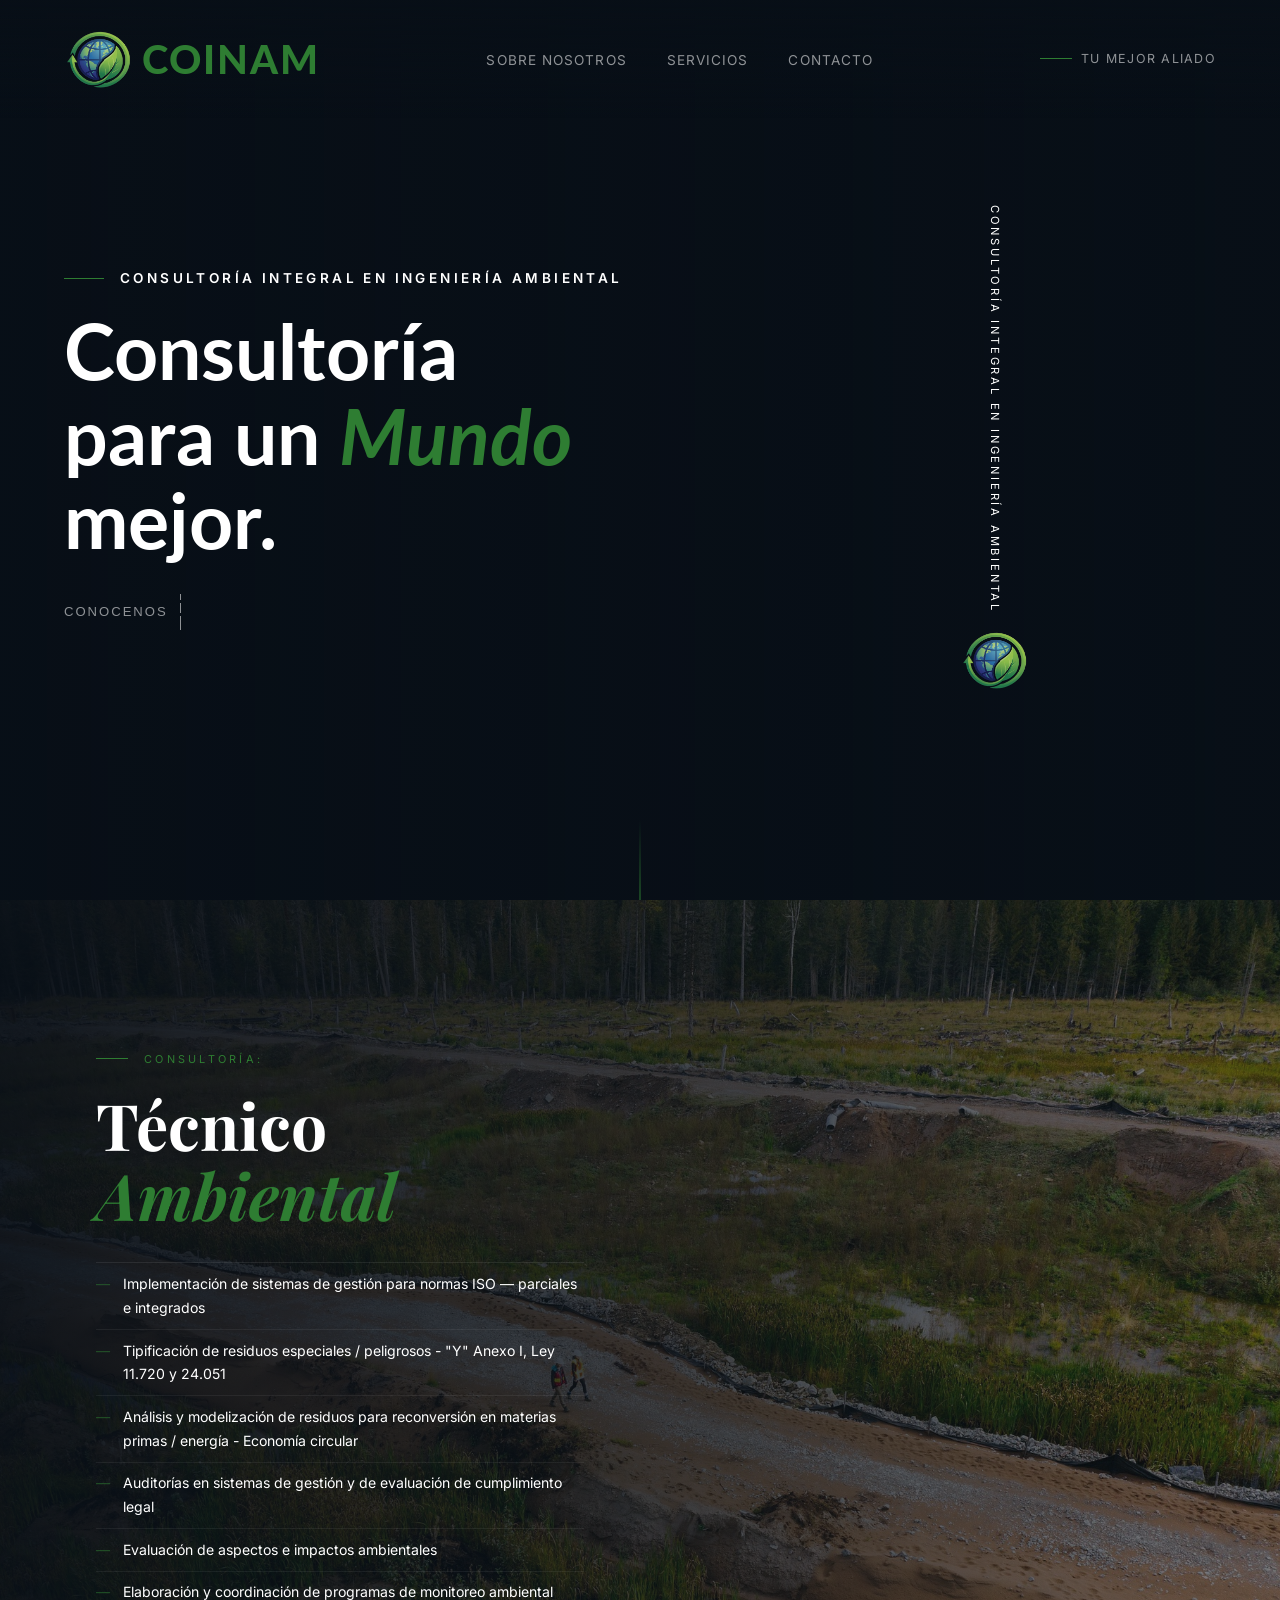
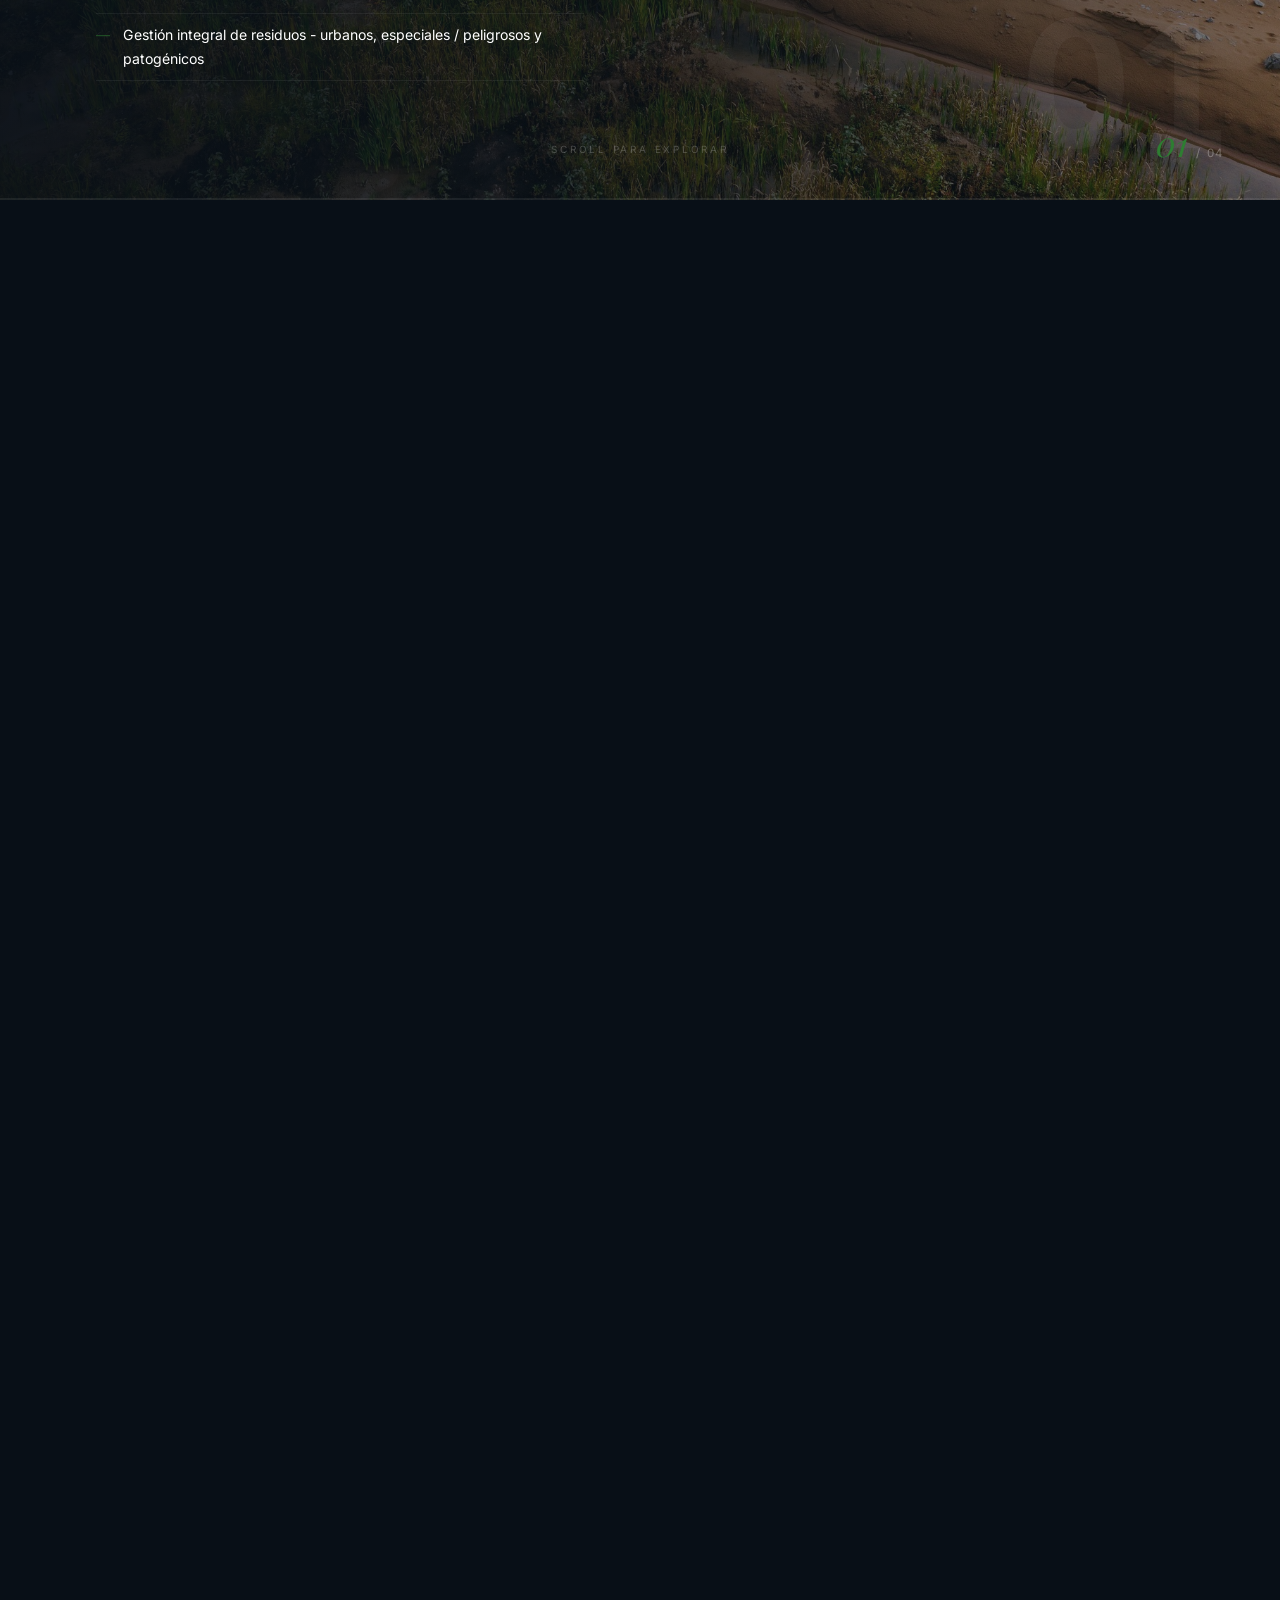
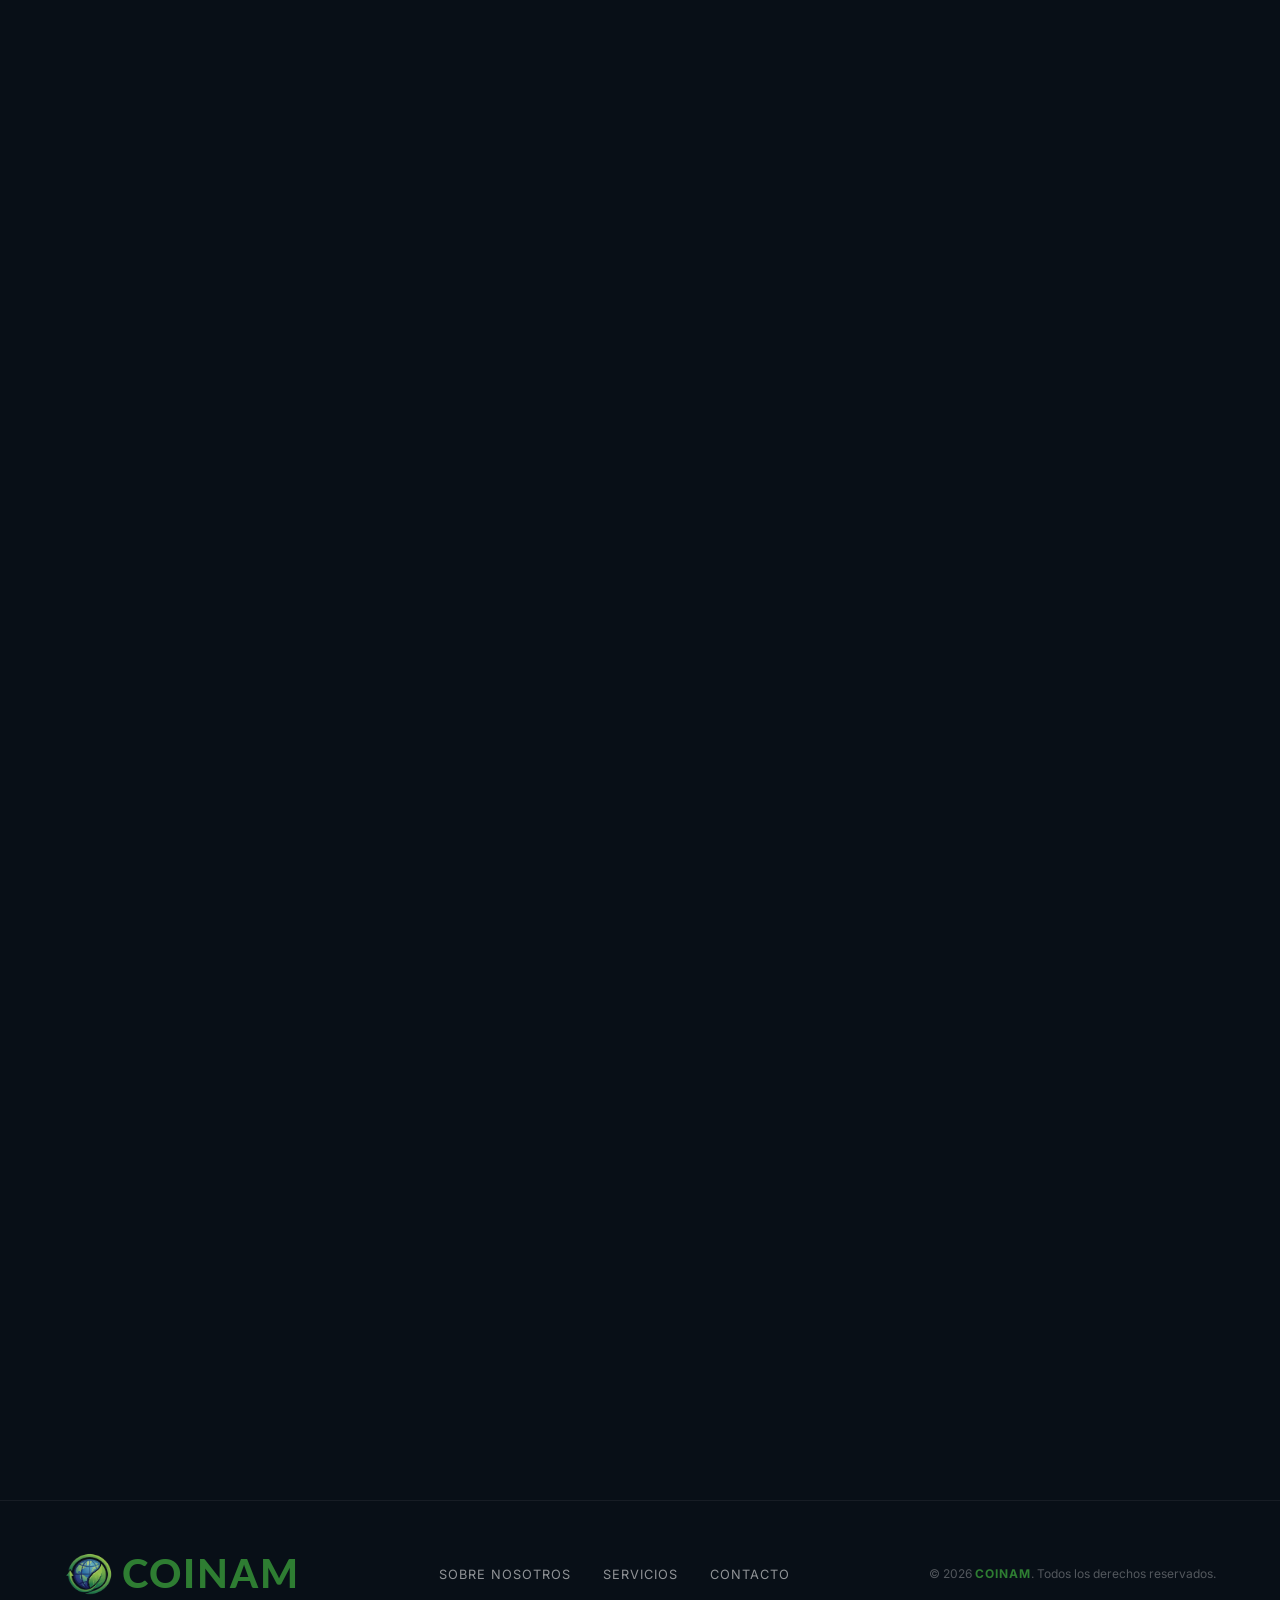
==== index.html @ e7a205cf "new brand colors + metatags" ====
<!DOCTYPE html>
<html lang="es">
<head>
  <meta charset="UTF-8" />
  <meta name="viewport" content="width=device-width, initial-scale=1.0" />
  <title>COINAM — Consultoría Integral en Ingeniería Ambiental</title>

  <!-- SEO -->
  <meta name="description" content="COINAM es una consultora integral en ingeniería ambiental. Ofrecemos consultoría técnico-ambiental, operativa, legal y de seguridad y salud ocupacional en Buenos Aires, Argentina." />
  <meta name="keywords" content="consultoría ambiental, ingeniería ambiental, gestión ambiental, ISO 14001, residuos especiales, seguridad e higiene, cumplimiento legal ambiental, Buenos Aires, Argentina" />
  <meta name="robots" content="index, follow" />
  <meta name="author" content="COINAM" />

  <!-- Open Graph -->
  <meta property="og:type" content="website" />
  <meta property="og:title" content="COINAM — Consultoría Integral en Ingeniería Ambiental" />
  <meta property="og:description" content="Consultoría técnico-ambiental, operativa, legal y de seguridad ocupacional para empresas que quieren crecer en armonía con el ambiente y el marco legal vigente." />
  <meta property="og:locale" content="es_AR" />
  <meta property="og:site_name" content="COINAM" />

  <!-- Twitter Card -->
  <meta name="twitter:card" content="summary" />
  <meta name="twitter:title" content="COINAM — Consultoría Integral en Ingeniería Ambiental" />
  <meta name="twitter:description" content="Consultoría técnico-ambiental, operativa, legal y de seguridad ocupacional en Buenos Aires, Argentina." />

  <link rel="preconnect" href="https://fonts.googleapis.com" />
  <link href="https://fonts.googleapis.com/css2?family=Playfair+Display:ital,wght@0,400;0,700;1,400&family=Inter:wght@300;400;500&family=Lato:wght@400;700;900&display=swap" rel="stylesheet" />
  <link rel="icon" href="assets/imgs/favicon.ico" />
  <link rel="stylesheet" href="styles.css" />
</head>
<body>

<!-- NAV -->
<nav id="nav">
  <a href="#" class="nav-logo"><img src="assets/imgs/logo-transparente.png
    " alt="COINAM logo" width="70" height="60" /> COINAM</a>
  <ul class="nav-links" id="nav-links">
    <li><a href="sobre-nosotros.html">Sobre nosotros</a></li>
    <li><a href="#" onclick="document.getElementById('sections').scrollIntoView({behavior:'smooth'})">Servicios</a></li>
    <li><a href="contacto.html">Contacto</a></li>
  </ul>
  <div class="nav-social">Tu mejor aliado</div>
  <button class="nav-toggle" id="nav-toggle" aria-label="Abrir menú">
    <span></span><span></span><span></span>
  </button>
</nav>

<!-- HERO -->
<section class="hero" id="hero">
  <video class="hero-video" autoplay muted loop playsinline>
    <source src="./assets/videos/home.mp4" type="video/mp4" />
  </video>
  <div class="hero-video-overlay"></div>

  <div class="hero-content">
    <p class="hero-eyebrow">
      Consultoría Integral en Ingeniería Ambiental
    </p>
    <h1 class="hero-title">
      Consultoría<br/>para un <em>Mundo</em><br/>mejor.
    </h1>
    <button class="hero-cta" onclick="document.getElementById('sections').scrollIntoView({behavior:'smooth'})">
      Conocenos
      <span class="arrow">
        <span></span><span></span><span></span>
      </span>
    </button>
  </div>

  <div class="hero-vertical">
    <span>Consultoría Integral en Ingeniería Ambiental</span>
    <img class="hero-vertical-logo" src="assets/imgs/logo-transparente.png" alt="COINAM logo" width="70" height="60" />
  </div>
  <div class="hero-scroll-line"></div>
</section>

<!-- HORIZONTAL SCROLL SERVICES -->
<section class="hscroll-section" id="sections">
  <div class="hscroll-sticky">
    <div class="hscroll-track">

      <!-- 01 Consultoría Técnico-Ambiental -->
      <div class="hscroll-panel">
        <div class="panel-bg">
          <img src="./assets/imgs/tecnico-ambiental.jpg" alt="Consultoría Técnica" />
        </div>
        <div class="panel-overlay"></div>
        <div class="panel-bg-num">01</div>
        <div class="panel-content">
          <p class="panel-eyebrow">Consultoría:</p>
          <h2 class="panel-title">Técnico<br/><em>Ambiental</em></h2>
          <ul class="panel-list">
            <li>Implementación de sistemas de gestión para normas ISO — parciales e integrados</li>
            <li>Tipificación de residuos especiales / peligrosos - "Y" Anexo I, Ley 11.720 y 24.051</li>
            <li>Análisis y modelización de residuos para reconversión en materias primas / energía - Economía circular</li>
            <li>Auditorías en sistemas de gestión y de evaluación de cumplimiento legal</li>
            <li>Evaluación de aspectos e impactos ambientales</li>
            <li>Elaboración y coordinación de programas de monitoreo ambiental</li>
            <li>Gestión integral de residuos - urbanos, especiales / peligrosos y patogénicos</li>
          </ul>
        </div>
      </div>

      <!-- 02 Consultoría Operativa -->
      <div class="hscroll-panel">
        <div class="panel-bg">
          <img src="./assets/imgs/procesos-operativos.jpg" alt="Consultoría Operativa" />
        </div>
        <div class="panel-overlay"></div>
        <div class="panel-bg-num">02</div>
        <div class="panel-content">
          <p class="panel-eyebrow">Consultoría en:</p>
          <h2 class="panel-title">Procesos <br/><em> Operativos</em></h2>
          <ul class="panel-list">
            <li>Servicios en PTEL &amp; mejoras en sistemas existentes</li>
            <li>Microbiología en PTEL</li>
            <li>Selección y siembra de microorganismos</li>
            <li>Biblioteca genómica Back Up</li>
            <li>Muestreos eco-toxicológicos y microbiológicos</li>
            <li>Mediciones ambientales y en áreas laborales</li>
          </ul>
        </div>
      </div>

      <!-- 03 Consultoría Legal -->
      <div class="hscroll-panel">
        <div class="panel-bg">
          <img src="./assets/imgs/legal.jpg" alt="Consultoría Legal" />
        </div>
        <div class="panel-overlay"></div>
        <div class="panel-bg-num">03</div>
        <div class="panel-content">
          <p class="panel-eyebrow">Consultoría en:</p>
          <h2 class="panel-title">Cumplimiento<br/><em>Legal</em></h2>
          <ul class="panel-list">
            <li>
                Asesoramiento, inscripción, presentación y seguimiento de trámites ante organismos de aplicación:
                <br />
                  Min. Ambiente PBA (ex OPDS) · Subsecretaría de Ambiente de Nación · Min. de Salud · APRA · RENPRE · INA · ADA · INAME · ANMAT · Municipios
            </li>
            <li>Gestión integral en Declaraciones Juradas &amp; documentación técnico-administrativa</li>
            <li>Habilitaciones RNE y RNPA</li>
          </ul>
        </div>
      </div>

      <!-- 04 Seguridad y Salud -->
      <div class="hscroll-panel">
        <div class="panel-bg">
          <img src="./assets/imgs/seguridad-higiene.jpg" alt="Consultoría en Seguridad y Salud" />
        </div>
        <div class="panel-overlay"></div>
        <div class="panel-bg-num">04</div>
        <div class="panel-content">
          <p class="panel-eyebrow">Consultoría en:</p>
          <h2 class="panel-title">Seguridad<br/> y <em>Salud Ocupacional</em></h2>
          <ul class="panel-list">
            <li>Evaluación de riesgos · ATS · Condiciones y actos inseguros</li>
            <li>Mediciones: iluminación, ruido, carga térmica, puesta a tierra y disyuntores</li>
            <li>Soporte ante inspecciones (SRT · ART · MTEySS)</li>
            <li>Ambiente y medicina laboral</li>
            <li>Capacitaciones, brigada de incendio y simulacros</li>
            <li>Elaboración de planes de emergencia y contingencias</li>
          </ul>
        </div>
      </div>

    </div><!-- /hscroll-track -->

    <div class="hscroll-progress">
      <div class="hscroll-progress-fill"></div>
    </div>

    <div class="hscroll-counter">
      <span class="cur">01</span>
      <span class="tot">/ 04</span>
    </div>

    <p class="hscroll-hint">scroll para explorar</p>

  </div><!-- /hscroll-sticky -->
</section>

<!-- FOOTER -->
<footer>
  <a href="index.html" class="footer-logo"><img src="assets/imgs/logo-transparente.png" alt="COINAM logo" width="50" height="43" /> COINAM</a>
  <ul class="footer-links">
    <li><a href="sobre-nosotros.html">Sobre nosotros</a></li>
    <li><a href="#sections" onclick="document.getElementById('sections').scrollIntoView({behavior:'smooth'})">Servicios</a></li>
    <li><a href="contacto.html">Contacto</a></li>
  </ul>
  <p class="footer-copy">&copy; <span id="footer-year"></span> <span class="brand">COINAM</span>. Todos los derechos reservados.</p>
</footer>

<script src="main.js"></script>
</body>
</html>
---- styles.css ----
*, *::before, *::after { box-sizing: border-box; margin: 0; padding: 0; }

:root {
  --gold:    #FBD784;
  --dark:    #0d1b2a;
  --darker:  #080f17;
  --mid:     #112233;
  --text:    #ffffff;
  --muted:   rgba(255,255,255,0.55);
  --white:   #ffffff;
  --blue:    #1a6aad;
  --green:   #2e7d32;
  --blue-navy: #0B1D3F;
  --bg-gradient: linear-gradient(180deg, #111f30 0%, #0a1520 100%);
  --bg-gradient-inv: linear-gradient(180deg, #0a1520 0%, #111f30 100%);
}

html { scroll-behavior: smooth; }

body {
  background: var(--darker);
  color: var(--text);
  font-family: 'Inter', sans-serif;
  -webkit-font-smoothing: antialiased;
  -moz-osx-font-smoothing: grayscale;
  overflow-x: hidden;
}

::selection { background: var(--green); color: #000; }

.brand {
  color: var(--green);
  font-weight: 700;
  letter-spacing: 0.08em;
}

/* ── NAV ── */
nav {
  position: fixed;
  top: 0; left: 0; right: 0;
  z-index: 100;
  display: flex;
  align-items: center;
  justify-content: space-between;
  padding: 1.8rem 4rem;
  background: linear-gradient(to bottom, rgba(8,15,23,0.85) 0%, transparent 100%);
  backdrop-filter: blur(0px);
  transition: backdrop-filter 0.3s, background 0.3s;
}
nav.scrolled {
  background: rgba(8,15,23,0.92);
  backdrop-filter: blur(12px);
}

.nav-logo {
  display: flex;
  align-items: center;
  gap: 0.5rem;
  font-family: 'Lato', sans-serif;
  font-size: 2.5rem;
  font-weight: 900;
  letter-spacing: 0.05em;
  color: var(--green);
  text-decoration: none;
}
.nav-logo span { color: var(--green); }

.nav-links {
  display: flex;
  gap: 2.5rem;
  list-style: none;
}
.nav-links a {
  color: var(--muted);
  text-decoration: none;
  font-size: 0.85rem;
  font-weight: 400;
  letter-spacing: 0.08em;
  text-transform: uppercase;
  transition: color 0.2s;
}
.nav-links a:hover { color: var(--text); }

.nav-social {
  font-size: 0.78rem;
  color: var(--muted);
  letter-spacing: 0.1em;
  text-transform: uppercase;
  display: flex;
  align-items: center;
  gap: 0.6rem;
}
.nav-social::before {
  content: '';
  display: inline-block;
  width: 2rem; height: 1px;
  background: var(--green);
}

/* ── HERO ── */
.hero {
  position: relative;
  height: 100vh;
  min-height: 600px;
  overflow: hidden;
  display: flex;
  align-items: center;
  justify-content: flex-start;
}

/* Hero video */
.hero-video {
  position: absolute;
  inset: 0;
  width: 100%;
  height: 100%;
  object-fit: cover;
  z-index: 0;
}

.hero-video-overlay {
  position: absolute;
  inset: 0;
  background: linear-gradient(
    to right,
    rgba(8,15,23,0.65) 0%,
    rgba(8,15,23,0.3) 60%,
    rgba(8,15,23,0.1) 100%
  );
  z-index: 1;
}

/* Hero content */
.hero-content {
  position: relative;
  z-index: 10;
  padding: 0 4rem;
  max-width: 700px;
}

.hero-eyebrow {
  font-size: 0.85rem;
  letter-spacing: 0.25em;
  text-transform: uppercase;
  color: var(--white);
  font-weight: 600;
  margin-bottom: 1.4rem;
  display: flex;
  align-items: center;
  gap: 1rem;
}
.hero-eyebrow::before {
  content: '';
  display: inline-block;
  width: 2.5rem; height: 1px;
  background: var(--green);
}

.hero-title {
  font-family: 'Playfair Display', serif;
  font-size: clamp(2.8rem, 6vw, 5.5rem);
  font-weight: 700;
  line-height: 1.1;
  margin-bottom: 2rem;
  font-family: 'Lato', sans-serif;
}
.hero-title em {
  font-style: italic;
  color: var(--green);
}

.hero-cta {
  display: inline-flex;
  align-items: center;
  gap: 0.8rem;
  color: var(--muted);
  font-size: 0.82rem;
  letter-spacing: 0.15em;
  text-transform: uppercase;
  text-decoration: none;
  transition: color 0.2s;
  cursor: pointer;
  background: none;
  border: none;
}
.hero-cta:hover { color: var(--green); }
.hero-cta .arrow {
  display: flex;
  flex-direction: column;
  gap: 3px;
}
.hero-cta .arrow span {
  display: block;
  width: 1px;
  background: currentColor;
  margin: 0 auto;
  animation: scrollArrow 1.6s ease-in-out infinite;
}
.hero-cta .arrow span:nth-child(1) { height: 6px; animation-delay: 0s; }
.hero-cta .arrow span:nth-child(2) { height: 10px; animation-delay: 0.15s; }
.hero-cta .arrow span:nth-child(3) { height: 14px; animation-delay: 0.3s; }

@keyframes scrollArrow {
  0%, 100% { opacity: 0.3; }
  50% { opacity: 1; }
}

/* Vertical text on right */
.hero-vertical {
  position: absolute;
  right: 2.5rem;
  top: 50%;
  transform: translateY(-50%) rotate(90deg);
  z-index: 10;
  font-size: 0.7rem;
  letter-spacing: 0.25em;
  color: var(--white);
  text-transform: uppercase;
  display: flex;
  flex-direction: row;
  align-items: center;
  gap: 0.75rem;
}

.hero-vertical-logo {
  transform: rotate(-90deg);
  display: block;
}

/* Scroll indicator line */
.hero-scroll-line {
  position: absolute;
  bottom: 0;
  left: 50%;
  transform: translateX(-50%);
  width: 1px;
  height: 80px;
  background: linear-gradient(to bottom, transparent, var(--green));
  z-index: 10;
}

/* ── HORIZONTAL SCROLL SECTION ── */
.hscroll-section {
  position: relative;
  height: 600vh;
  background: var(--darker);
}

.hscroll-sticky {
  position: sticky;
  top: 0;
  height: 100vh;
  overflow: hidden;
}

.hscroll-track {
  display: flex;
  height: 100%;
  will-change: transform;
}

.hscroll-panel {
  width: 100vw;
  height: 100%;
  flex-shrink: 0;
  position: relative;
  overflow: hidden;
}

.panel-bg {
  position: absolute;
  inset: 0;
}
.panel-bg img,
.panel-bg video {
  width: 100%;
  height: 100%;
  object-fit: cover;
  display: block;
}

.panel-overlay {
  position: absolute;
  inset: 0;
  background: linear-gradient(
    to right,
    rgba(8,15,23,0.95) 0%,
    rgba(8,15,23,0.75) 55%,
    rgba(8,15,23,0.50) 100%
  );
}

.panel-bg-num {
  position: absolute;
  bottom: 2rem;
  right: 3rem;
  font-family: 'Lato', sans-serif;
  font-size: clamp(7rem, 14vw, 16rem);
  font-weight: 900;
  color: rgba(255,255,255,0.04);
  line-height: 1;
  z-index: 1;
  pointer-events: none;
  user-select: none;
}

.panel-content {
  position: relative;
  z-index: 10;
  height: 100%;
  display: flex;
  flex-direction: column;
  justify-content: center;
  padding: 8rem 6rem 6rem;
  max-width: 680px;
}

.panel-eyebrow {
  font-size: 0.68rem;
  letter-spacing: 0.3em;
  text-transform: uppercase;
  color: var(--green);
  margin-bottom: 1.5rem;
  display: flex;
  align-items: center;
  gap: 1rem;
}
.panel-eyebrow::before {
  content: '';
  display: inline-block;
  width: 2rem;
  height: 1px;
  background: var(--green);
}

.panel-title {
  font-family: 'Playfair Display', serif;
  font-size: clamp(2.4rem, 5vw, 4.2rem);
  font-weight: 700;
  line-height: 1.1;
  margin-bottom: 2rem;
}
.panel-title em {
  font-style: italic;
  color: var(--green);
}

.panel-list {
  list-style: none;
  padding: 0;
  border-top: 1px solid rgba(255,255,255,0.08);
}
.panel-list li {
  font-size: 0.88rem;
  line-height: 1.7;
  color: rgba(255,255,255,1);
  padding: 0.55rem 0;
  border-bottom: 1px solid rgba(255,255,255,0.06);
  display: flex;
  align-items: flex-start;
  gap: 0.8rem;
}
.panel-list li::before {
  content: '\2014';
  color: var(--green);
  opacity: 0.55;
  flex-shrink: 0;
}

/* Progress bar */
.hscroll-progress {
  position: absolute;
  bottom: 0;
  left: 0;
  right: 0;
  height: 2px;
  background: rgba(255,255,255,0.07);
  z-index: 30;
}
.hscroll-progress-fill {
  height: 100%;
  background: var(--green);
  width: 0%;
}

/* Counter */
.hscroll-counter {
  position: absolute;
  bottom: 2.5rem;
  right: 3.5rem;
  z-index: 30;
  display: flex;
  align-items: baseline;
  gap: 0.5rem;
}
.hscroll-counter .cur {
  font-size: 2.2rem;
  font-weight: 300;
  color: var(--green);
  line-height: 1;
  font-family: 'Playfair Display', serif;
  font-style: italic;
}
.hscroll-counter .tot {
  font-size: 0.72rem;
  letter-spacing: 0.15em;
  color: rgba(255,255,255,0.3);
}

/* Hint */
.hscroll-hint {
  position: absolute;
  bottom: 2.8rem;
  left: 50%;
  transform: translateX(-50%);
  z-index: 30;
  font-size: 0.62rem;
  letter-spacing: 0.28em;
  color: rgba(255,255,255,0.22);
  text-transform: uppercase;
  white-space: nowrap;
}

.section-item {
  display: grid;
  grid-template-columns: 1fr 1fr;
  align-items: center;
  gap: 6rem;
  max-width: 1200px;
  margin: 0 auto;
  padding: 6rem 4rem;
  opacity: 0;
  transform: translateY(50px);
  transition: opacity 0.8s ease, transform 0.8s ease;
}
.section-item.visible {
  opacity: 1;
  transform: translateY(0);
}
.section-item:nth-child(even) { direction: rtl; }
.section-item:nth-child(even) > * { direction: ltr; }

.section-number {
  font-size: 0.7rem;
  letter-spacing: 0.25em;
  color: var(--green);
  text-transform: uppercase;
  margin-bottom: 1.2rem;
  display: flex;
  align-items: center;
  gap: 1rem;
}
.section-number::before {
  content: '';
  display: inline-block;
  width: 2rem; height: 1px;
  background: var(--green);
}
.section-number.no-before::before {
  display: none;
}

.section-heading {
  font-family: 'Playfair Display', serif;
  font-size: clamp(2rem, 3.5vw, 3rem);
  font-weight: 700;
  line-height: 1.15;
  margin-bottom: 1.5rem;
}

.section-body {
  font-size: 0.95rem;
  line-height: 1.85;
  color: var(--muted);
  margin-bottom: 2rem;
  max-width: 480px;
}

.read-more {
  display: inline-flex;
  align-items: center;
  gap: 0.8rem;
  color: var(--green);
  font-size: 0.82rem;
  font-weight: 500;
  letter-spacing: 0.12em;
  text-transform: uppercase;
  text-decoration: none;
  transition: gap 0.25s;
}
.read-more::after {
  content: '→';
  transition: transform 0.25s;
}
.read-more:hover { gap: 1.2rem; }
.read-more:hover::after { transform: translateX(4px); }

/* Section visual */
.section-visual {
  position: relative;
}
.section-img-wrap {
  position: relative;
  border-radius: 20px;
  overflow: hidden;
  aspect-ratio: 4/5;
  background: var(--white);
}
.section-img-wrap::before {
  content: '';
  position: absolute;
  inset: 0;
  background: var(--white);
  opacity: 0.08;
  z-index: 1;
}

.section-img-wrap canvas {
  width: 100%;
  height: 100%;
  display: block;
}

.section-badge {
  position: absolute;
  top: -1.5rem;
  right: -1.5rem;
  width: 50px;
  height: 50px;
  border-radius: 50%;
  display: flex;
  background: var(--darker);
  z-index: 2;
}

.section-badge img {
  width: 100%;
  height: 100%;
  object-fit: contain;
}

/* ── DIVIDER ── */
.divider {
  width: 1px;
  height: 100px;
  background: linear-gradient(to bottom, transparent, rgba(251,215,132,0.3), transparent);
  margin: 0 auto;
}

/* ── FOOTER ── */
footer {
  background: var(--darker);
  border-top: 1px solid rgba(255,255,255,0.06);
  padding: 3rem 4rem;
  display: flex;
  align-items: center;
  justify-content: space-between;
}

.footer-logo {
  display: flex;
  align-items: center;
  gap: 0.5rem;
  font-family: 'Lato', sans-serif;
  font-size: 2.5rem;
  font-weight: 900;
  letter-spacing: 0.05em;
  color: var(--green);
  text-decoration: none;
}

.footer-links {
  display: flex;
  gap: 2rem;
  list-style: none;
}
.footer-links a {
  color: var(--muted);
  text-decoration: none;
  font-size: 0.8rem;
  letter-spacing: 0.08em;
  text-transform: uppercase;
  transition: color 0.2s;
}
.footer-links a:hover { color: var(--green); }

.footer-copy {
  font-size: 0.75rem;
  color: rgba(255,255,255,0.3);
}

/* ── ACCENT (em italic en color accent) ── */
em.accent {
  font-style: italic;
  color: var(--green);
}

/* ── PAGE HERO (páginas interiores) ── */
.page-hero {
  position: relative;
  height: 60vh;
  min-height: 420px;
  overflow: hidden;
  display: flex;
  align-items: center;
  justify-content: flex-start;
}
.page-hero-img {
  position: absolute;
  inset: 0;
  width: 100%;
  height: 100%;
  object-fit: cover;
  z-index: 0;
}
.page-hero-overlay {
  position: absolute;
  inset: 0;
  background: linear-gradient(
    to right,
    rgba(8,15,23,0.85) 0%,
    rgba(8,15,23,0.50) 60%,
    rgba(8,15,23,0.20) 100%
  );
  z-index: 1;
}
.page-hero-content {
  position: relative;
  z-index: 10;
  padding: 0 4rem;
  max-width: 700px;
}
.page-hero-content .hero-eyebrow { margin-bottom: 1rem; }
.page-hero-content h1 {
  font-family: 'Lato', sans-serif;
  font-size: clamp(2.4rem, 5vw, 4.5rem);
  font-weight: 900;
  line-height: 1.1;
}
.page-hero-content h1 em {
  font-style: italic;
  color: var(--green);
}
.page-hero-line {
  position: absolute;
  bottom: 0;
  left: 50%;
  transform: translateX(-50%);
  width: 1px;
  height: 60px;
  background: linear-gradient(to bottom, transparent, var(--green));
  z-index: 10;
}

/* Nav link activo */
.nav-links a.active { color: var(--green); }

/* ── SOBRE NOSOTROS ── */
.about-intro {
  background: var(--bg-gradient);
  padding: 8rem 4rem 4rem;
  text-align: center;
  max-width: 860px;
  margin: 0 auto;
  opacity: 0;
  transform: translateY(40px);
  transition: opacity 0.8s ease, transform 0.8s ease;
}
.about-intro.visible { opacity: 1; transform: translateY(0); }
.about-intro p {
  font-size: 1.05rem;
  line-height: 1.9;
  color: var(--muted);
  margin-bottom: 1.5rem;
}
.about-intro p strong {
  color: var(--text);
  font-weight: 500;
}

.values-wrapper {
  background: var(--bg-gradient-inv);
  padding: 4rem 4rem 8rem;
}
.values-grid {
  display: grid;
  grid-template-columns: repeat(3, 1fr);
  gap: 2rem;
  max-width: 1100px;
  margin: 0 auto;
  opacity: 0;
  transform: translateY(40px);
  transition: opacity 0.8s ease, transform 0.8s ease;
}
.values-grid.visible { opacity: 1; transform: translateY(0); }
.value-card {
  background: transparent;
  border: none;
  border-left: 2px solid rgba(46,125,50,0.25);
  border-radius: 0;
  padding: 0 0 0 1.8rem;
  transition: border-color 0.3s;
}
.value-card:hover { border-left-color: var(--green); }
.value-card .value-num {
  font-size: 0.68rem;
  font-family: 'Inter', sans-serif;
  font-weight: 500;
  letter-spacing: 0.2em;
  color: var(--green);
  margin-bottom: 1rem;
  display: block;
}
.value-card h3 {
  font-family: 'Lato', sans-serif;
  font-size: 0.95rem;
  font-weight: 700;
  letter-spacing: 0.06em;
  text-transform: uppercase;
  margin-bottom: 0.7rem;
  color: var(--text);
}
.value-card p {
  font-size: 0.88rem;
  line-height: 1.75;
  color: var(--muted);
}

.mv-wrapper {
  background: var(--bg-gradient);
  padding: 0 0 8rem;
}

/* ── CONTACTO ── */
.contact-wrapper {
  background: var(--bg-gradient);
  padding: 8rem 4rem;
}
.contact-grid {
  max-width: 700px;
  margin: 0 auto;
  opacity: 0;
  transform: translateY(40px);
  transition: opacity 0.8s ease, transform 0.8s ease;
}
.contact-grid.visible { opacity: 1; transform: translateY(0); }
.contact-info .section-heading { margin-bottom: 1rem; }
.contact-info > p {
  font-size: 0.95rem;
  line-height: 1.85;
  color: var(--muted);
  margin-bottom: 3rem;
  max-width: 420px;
}
.contact-detail {
  display: flex;
  flex-direction: column;
  gap: 2rem;
}
.contact-detail-item {
  display: flex;
  gap: 1.2rem;
  align-items: flex-start;
}
.contact-detail-icon {
  width: 40px;
  height: 40px;
  border-radius: 50%;
  border: 1px solid rgba(46,125,50,0.3);
  display: flex;
  align-items: center;
  justify-content: center;
  flex-shrink: 0;
  color: var(--green);
  font-size: 1rem;
}
.contact-detail-text strong {
  display: block;
  font-size: 0.75rem;
  letter-spacing: 0.12em;
  text-transform: uppercase;
  color: var(--green);
  margin-bottom: 0.3rem;
}
.contact-detail-text span,
.contact-detail-text a {
  font-size: 0.95rem;
  color: var(--muted);
  line-height: 1.6;
  text-decoration: none;
}
.contact-detail-text a:hover { color: var(--green); }

/* ── HAMBURGER ── */
.nav-toggle {
  display: none;
  flex-direction: column;
  justify-content: center;
  gap: 5px;
  width: 36px;
  height: 36px;
  background: none;
  border: none;
  cursor: pointer;
  padding: 4px;
  z-index: 200;
}
.nav-toggle span {
  display: block;
  height: 2px;
  background: var(--text);
  border-radius: 2px;
  transition: transform 0.3s, opacity 0.3s, width 0.3s;
  transform-origin: center;
}
.nav-toggle span:nth-child(2) { width: 70%; margin-left: auto; }
.nav-toggle.open span:nth-child(1) { transform: translateY(7px) rotate(45deg); }
.nav-toggle.open span:nth-child(2) { opacity: 0; width: 0; }
.nav-toggle.open span:nth-child(3) { transform: translateY(-7px) rotate(-45deg); }

/* ── RESPONSIVE ── */
@media (max-width: 900px) {
  nav { padding: 1.4rem 2rem; }
  .nav-toggle { display: flex; }
  .nav-social { display: none; }

  .nav-links {
    display: flex;
    flex-direction: column;
    gap: 0;
    position: fixed;
    top: 0; right: 0;
    width: 75vw;
    max-width: 320px;
    height: 100vh;
    background: rgba(8,15,23,0.97);
    backdrop-filter: blur(16px);
    padding: 6rem 2.5rem 3rem;
    transform: translateX(100%);
    transition: transform 0.35s ease;
    z-index: 150;
    border-left: 1px solid rgba(255,255,255,0.06);
  }
  .nav-links.open { transform: translateX(0); }
  .nav-links li { border-bottom: 1px solid rgba(255,255,255,0.06); }
  .nav-links a {
    display: block;
    padding: 1.2rem 0;
    font-size: 1rem;
    letter-spacing: 0.1em;
  }

  .hero-content { padding: 0 2rem; }
  .hero-vertical { display: none; }

  /* Horizontal scroll → apilado vertical en mobile */
  .hscroll-section { height: auto; }
  .hscroll-sticky { position: static; height: auto; overflow: visible; }
  .hscroll-track { flex-direction: column; transform: none !important; }
  .hscroll-panel { width: 100%; height: 100vh; }
  .panel-content { padding: 7rem 2rem 5rem; }
  .hscroll-counter, .hscroll-hint { display: none; }
  .hscroll-progress { display: none; }
  .panel-bg-num { display: none; }

  .page-hero-content { padding: 0 2rem; }
  .about-intro { padding: 6rem 2rem 3rem; }
  .values-wrapper { padding: 3rem 2rem 6rem; }
  .values-grid { grid-template-columns: 1fr; }
  .contact-wrapper { padding: 6rem 2rem; }

  .section-item {
    grid-template-columns: 1fr;
    gap: 3rem;
    padding: 4rem 2rem;
  }
  .section-item:nth-child(even) { direction: ltr; }
  footer {
    flex-direction: column;
    gap: 2rem;
    text-align: center;
    padding: 2.5rem 2rem;
  }
}
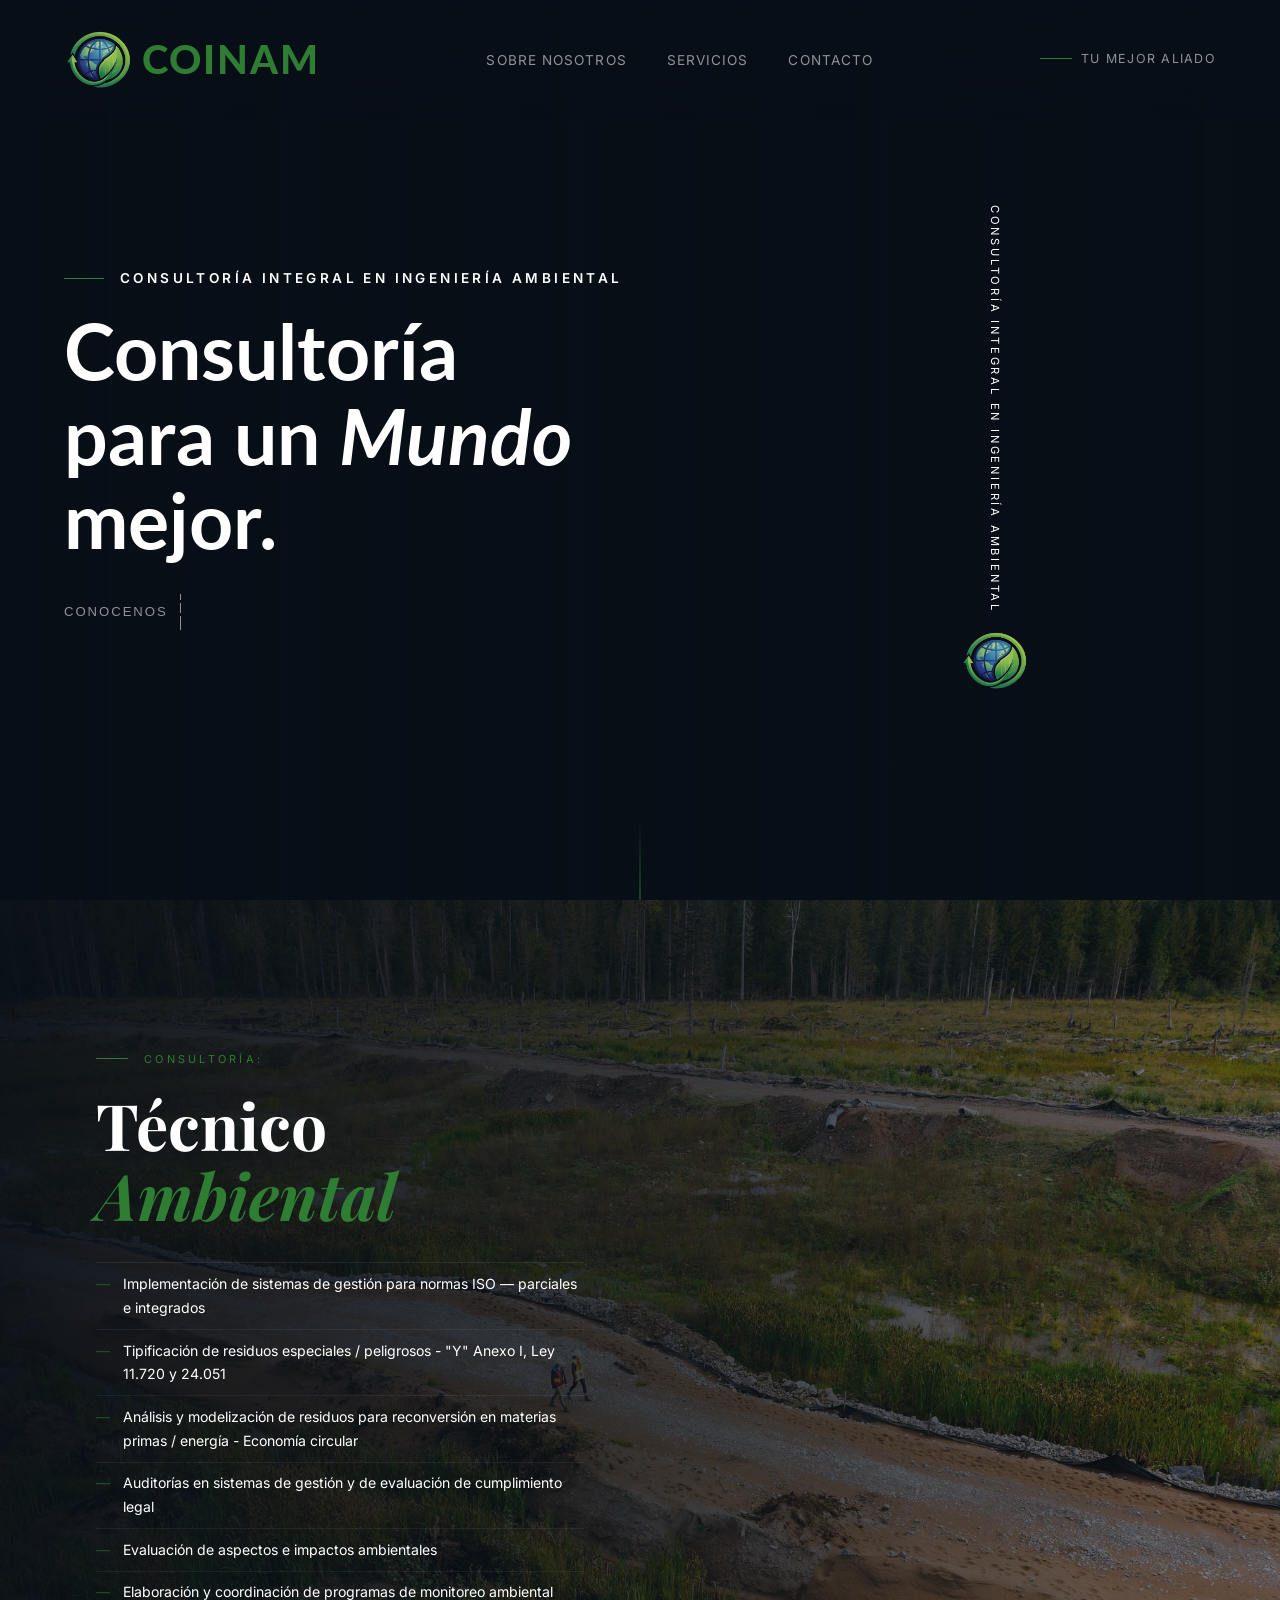
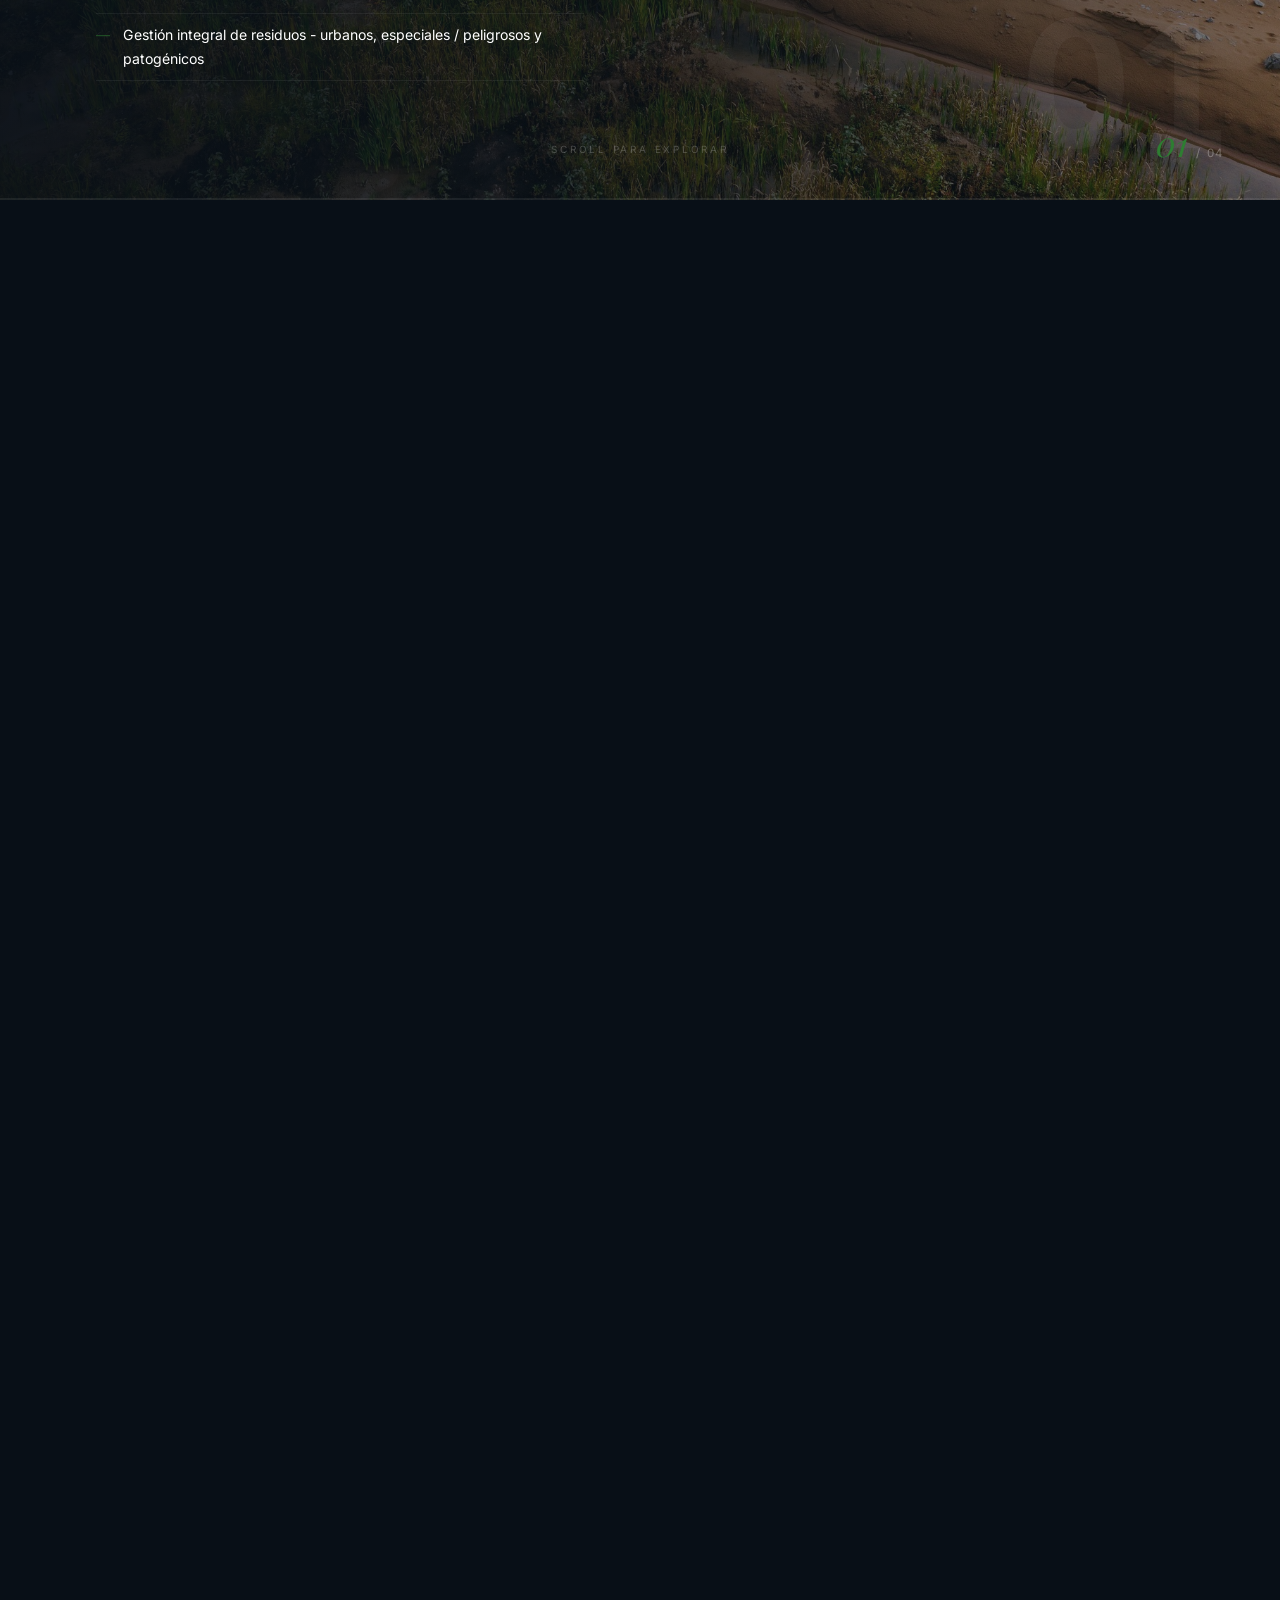
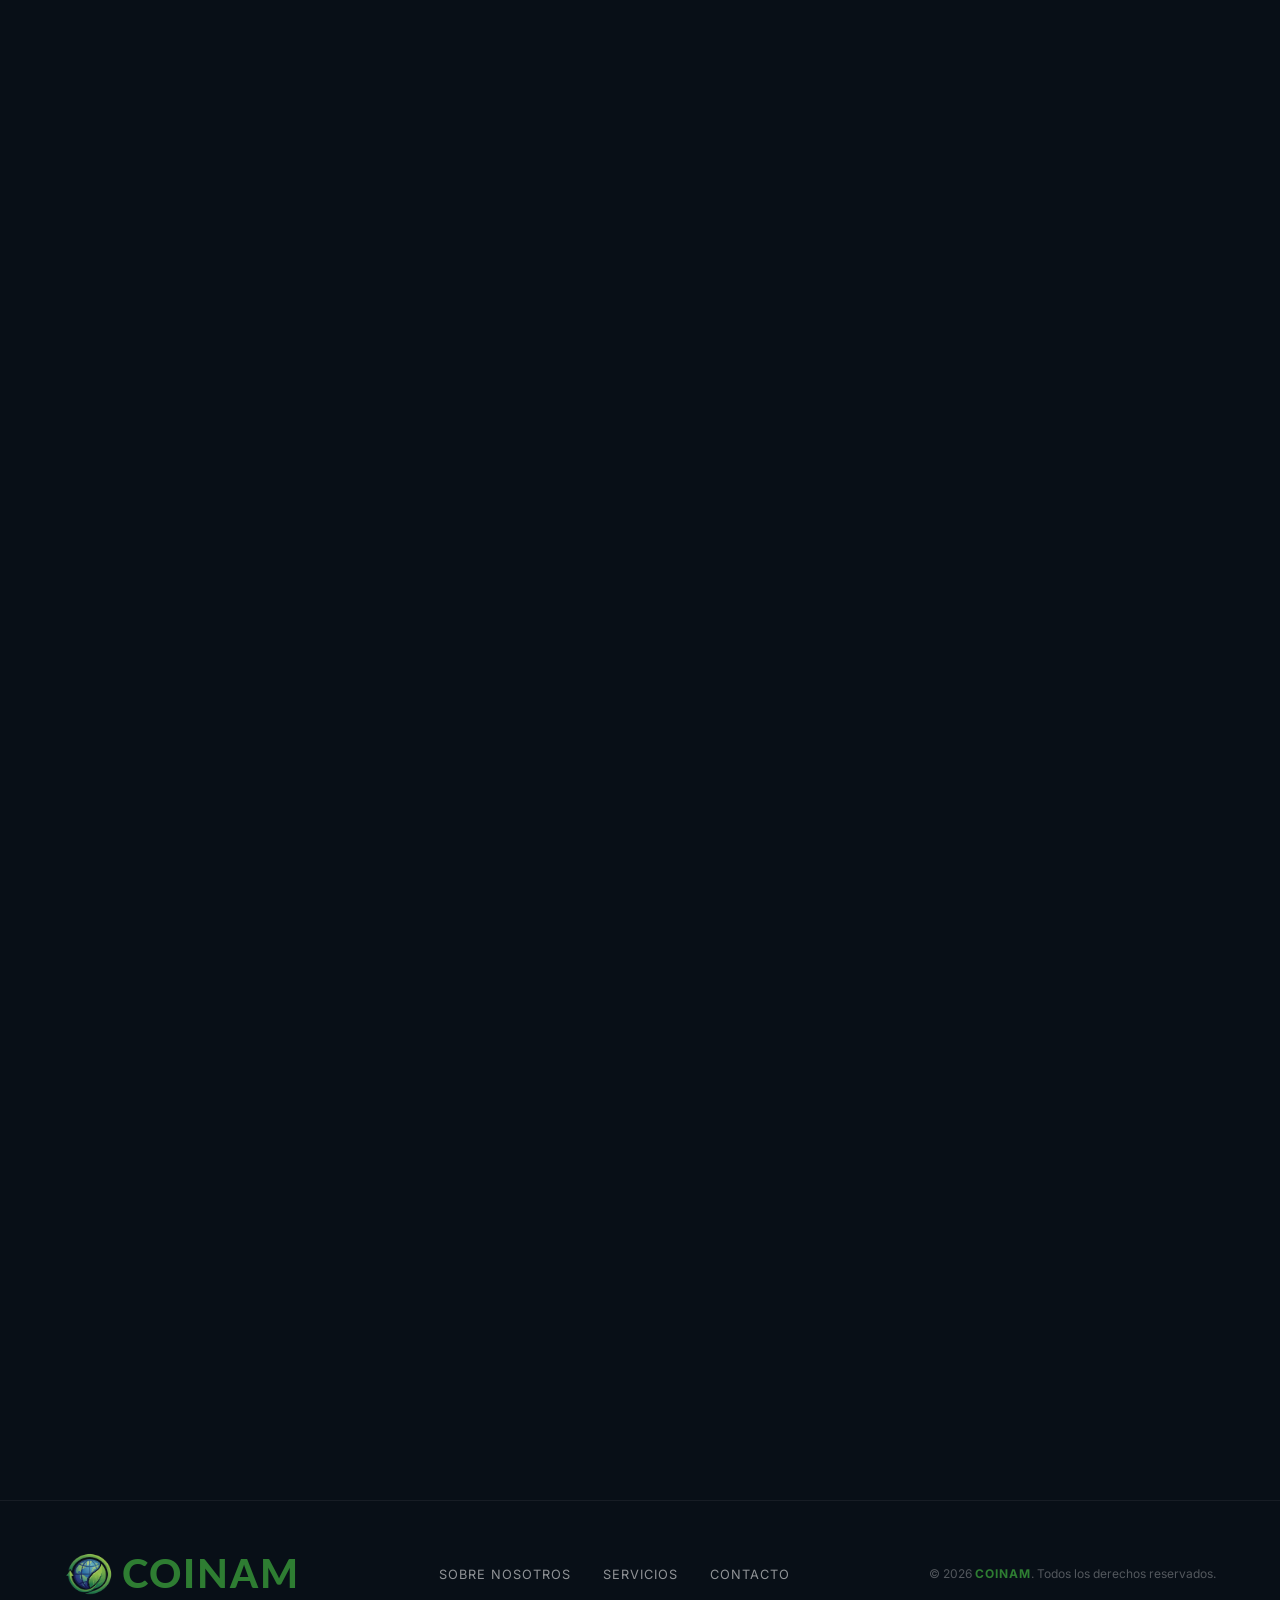
==== commit a4cd9d2c: "improved metatags" ====
--- a/index.html
+++ b/index.html
@@ -3,25 +3,56 @@
 <head>
   <meta charset="UTF-8" />
   <meta name="viewport" content="width=device-width, initial-scale=1.0" />
-  <title>COINAM — Consultoría Integral en Ingeniería Ambiental</title>
+  <title>COINAM | Consultoría Ambiental en Buenos Aires, Argentina</title>
 
   <!-- SEO -->
-  <meta name="description" content="COINAM es una consultora integral en ingeniería ambiental. Ofrecemos consultoría técnico-ambiental, operativa, legal y de seguridad y salud ocupacional en Buenos Aires, Argentina." />
+  <meta name="description" content="Consultoría integral en ingeniería ambiental en Buenos Aires. Gestión ambiental, residuos especiales, ISO 14001, seguridad e higiene y cumplimiento legal para tu empresa." />
   <meta name="keywords" content="consultoría ambiental, ingeniería ambiental, gestión ambiental, ISO 14001, residuos especiales, seguridad e higiene, cumplimiento legal ambiental, Buenos Aires, Argentina" />
   <meta name="robots" content="index, follow" />
   <meta name="author" content="COINAM" />
+  <link rel="canonical" href="https://coinamconsultoria.com/" />
 
   <!-- Open Graph -->
   <meta property="og:type" content="website" />
-  <meta property="og:title" content="COINAM — Consultoría Integral en Ingeniería Ambiental" />
-  <meta property="og:description" content="Consultoría técnico-ambiental, operativa, legal y de seguridad ocupacional para empresas que quieren crecer en armonía con el ambiente y el marco legal vigente." />
+  <meta property="og:url" content="https://coinamconsultoria.com/" />
+  <meta property="og:title" content="COINAM | Consultoría Ambiental en Buenos Aires" />
+  <meta property="og:description" content="Consultoría integral en ingeniería ambiental en Buenos Aires. Gestión ambiental, residuos especiales, ISO 14001, seguridad e higiene y cumplimiento legal." />
+  <meta property="og:image" content="https://coinamconsultoria.com/assets/imgs/tecnico-ambiental.jpg" />
+  <meta property="og:image:width" content="1200" />
+  <meta property="og:image:height" content="630" />
+  <meta property="og:image:alt" content="COINAM — Consultoría Ambiental en Buenos Aires" />
   <meta property="og:locale" content="es_AR" />
   <meta property="og:site_name" content="COINAM" />
 
   <!-- Twitter Card -->
-  <meta name="twitter:card" content="summary" />
-  <meta name="twitter:title" content="COINAM — Consultoría Integral en Ingeniería Ambiental" />
-  <meta name="twitter:description" content="Consultoría técnico-ambiental, operativa, legal y de seguridad ocupacional en Buenos Aires, Argentina." />
+  <meta name="twitter:card" content="summary_large_image" />
+  <meta name="twitter:title" content="COINAM | Consultoría Ambiental en Buenos Aires" />
+  <meta name="twitter:description" content="Consultoría integral en ingeniería ambiental en Buenos Aires. Gestión ambiental, residuos especiales, ISO 14001, seguridad e higiene y cumplimiento legal." />
+  <meta name="twitter:image" content="https://coinamconsultoria.com/assets/imgs/tecnico-ambiental.jpg" />
+
+  <!-- Structured Data -->
+  <script type="application/ld+json">
+  {
+    "@context": "https://schema.org",
+    "@type": "LocalBusiness",
+    "name": "COINAM",
+    "description": "Consultoría integral en ingeniería ambiental en Buenos Aires",
+    "url": "https://coinamconsultoria.com",
+    "logo": "https://coinamconsultoria.com/assets/imgs/logo.png",
+    "image": "https://coinamconsultoria.com/assets/imgs/tecnico-ambiental.jpg",
+    "address": {
+      "@type": "PostalAddress",
+      "addressLocality": "Buenos Aires",
+      "addressRegion": "Buenos Aires",
+      "addressCountry": "AR"
+    },
+    "areaServed": {
+      "@type": "Country",
+      "name": "Argentina"
+    },
+    "knowsAbout": ["Ingeniería Ambiental", "Gestión Ambiental", "ISO 14001", "Residuos Especiales", "Seguridad e Higiene"]
+  }
+  </script>
 
   <link rel="preconnect" href="https://fonts.googleapis.com" />
   <link href="https://fonts.googleapis.com/css2?family=Playfair+Display:ital,wght@0,400;0,700;1,400&family=Inter:wght@300;400;500&family=Lato:wght@400;700;900&display=swap" rel="stylesheet" />
@@ -138,7 +169,7 @@
                 <br />
                   Min. Ambiente PBA (ex OPDS) · Subsecretaría de Ambiente de Nación · Min. de Salud · APRA · RENPRE · INA · ADA · INAME · ANMAT · Municipios
             </li>
-            <li>Gestión integral en Declaraciones Juradas &amp; documentación técnico-administrativa</li>
+            <li>Gestión integral en declaraciones juradas y documentación técnico-administrativa</li>
             <li>Habilitaciones RNE y RNPA</li>
           </ul>
         </div>
--- a/styles.css
+++ b/styles.css
@@ -166,7 +166,6 @@
 }
 .hero-title em {
   font-style: italic;
-  color: var(--green);
 }
 
 .hero-cta {
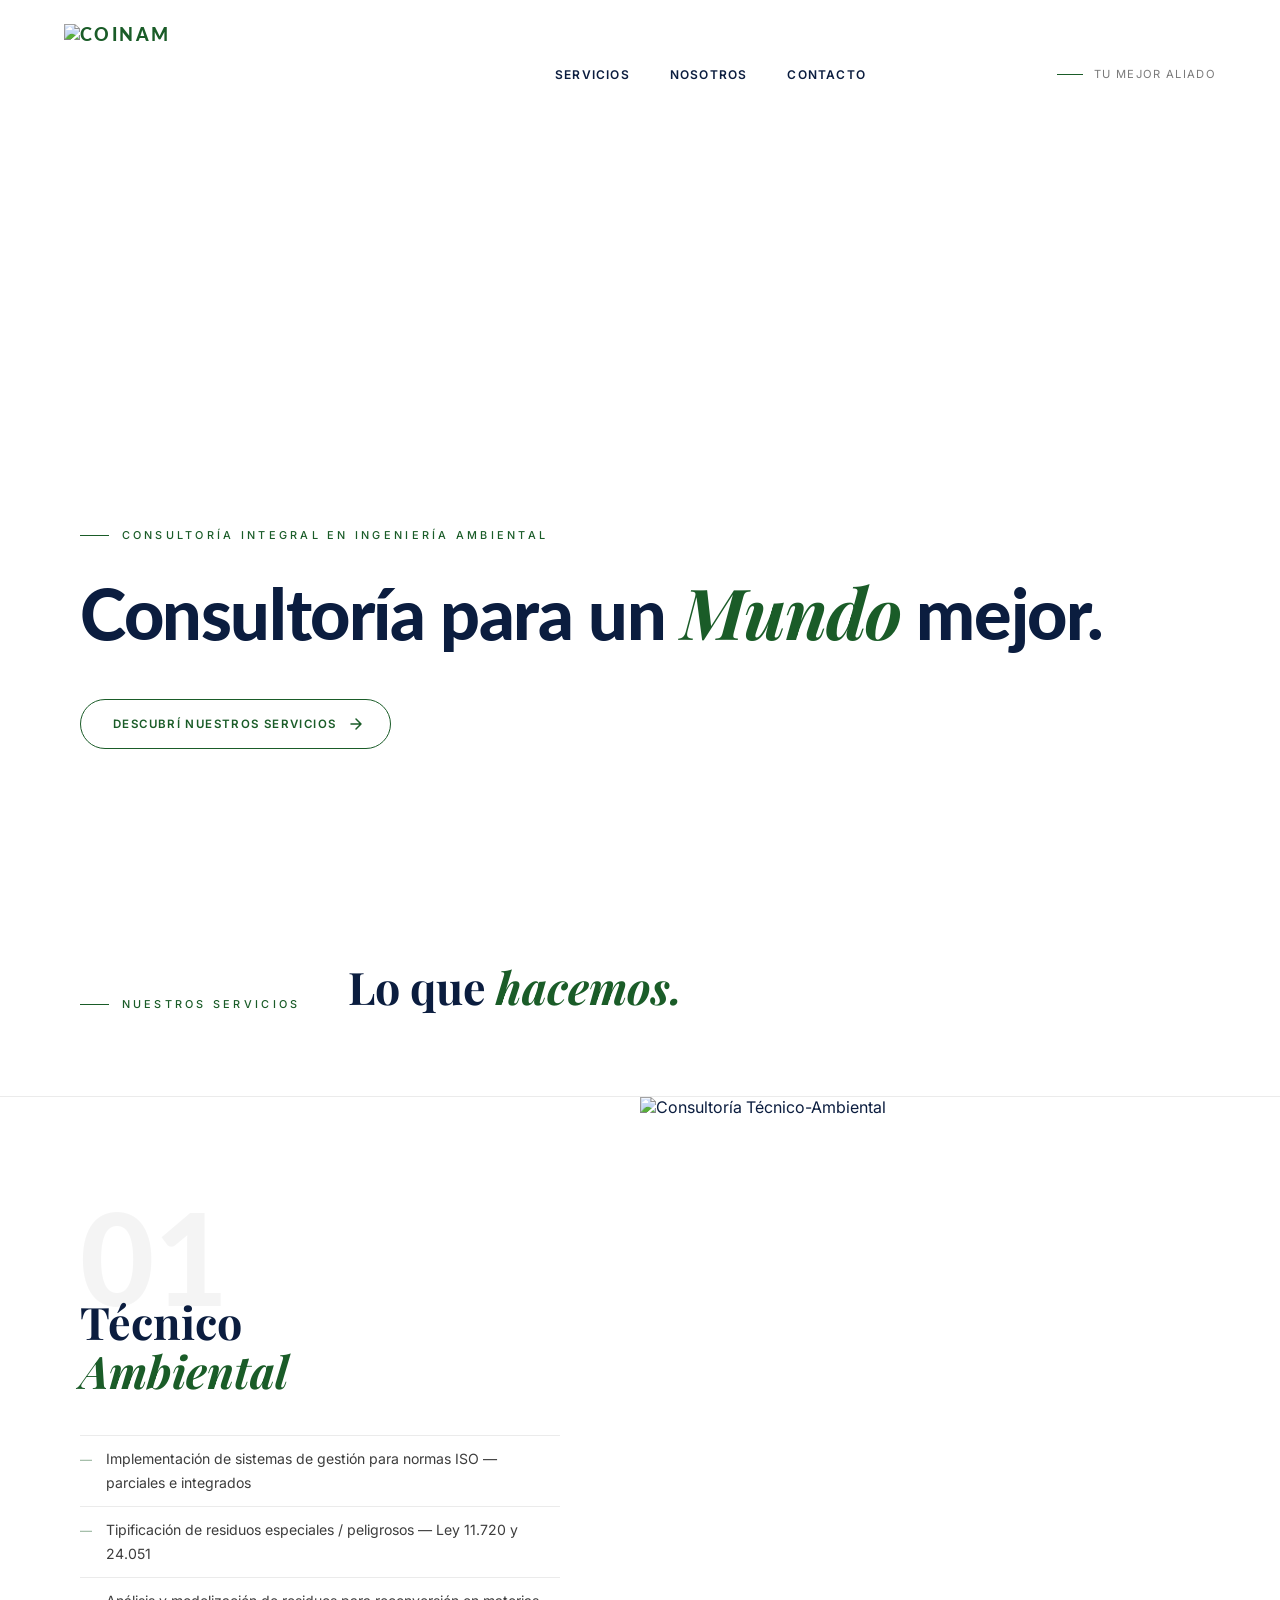
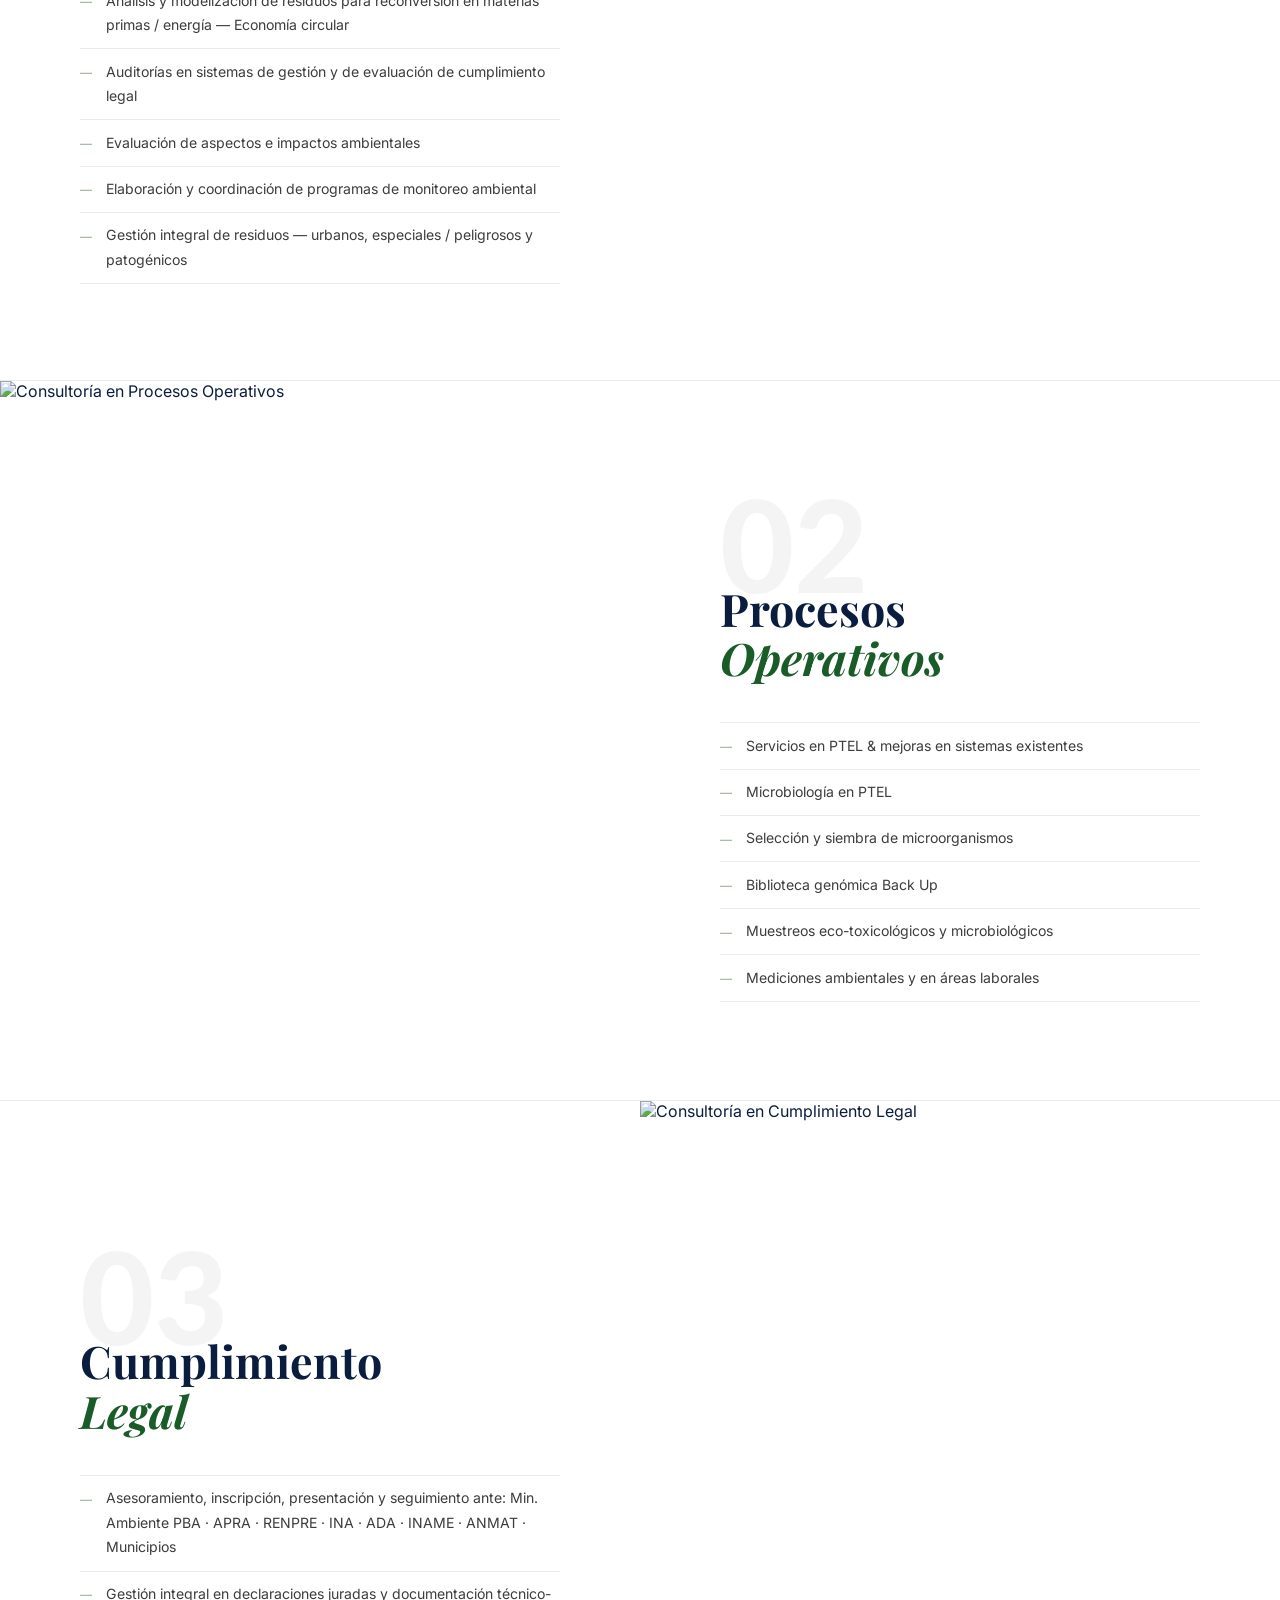
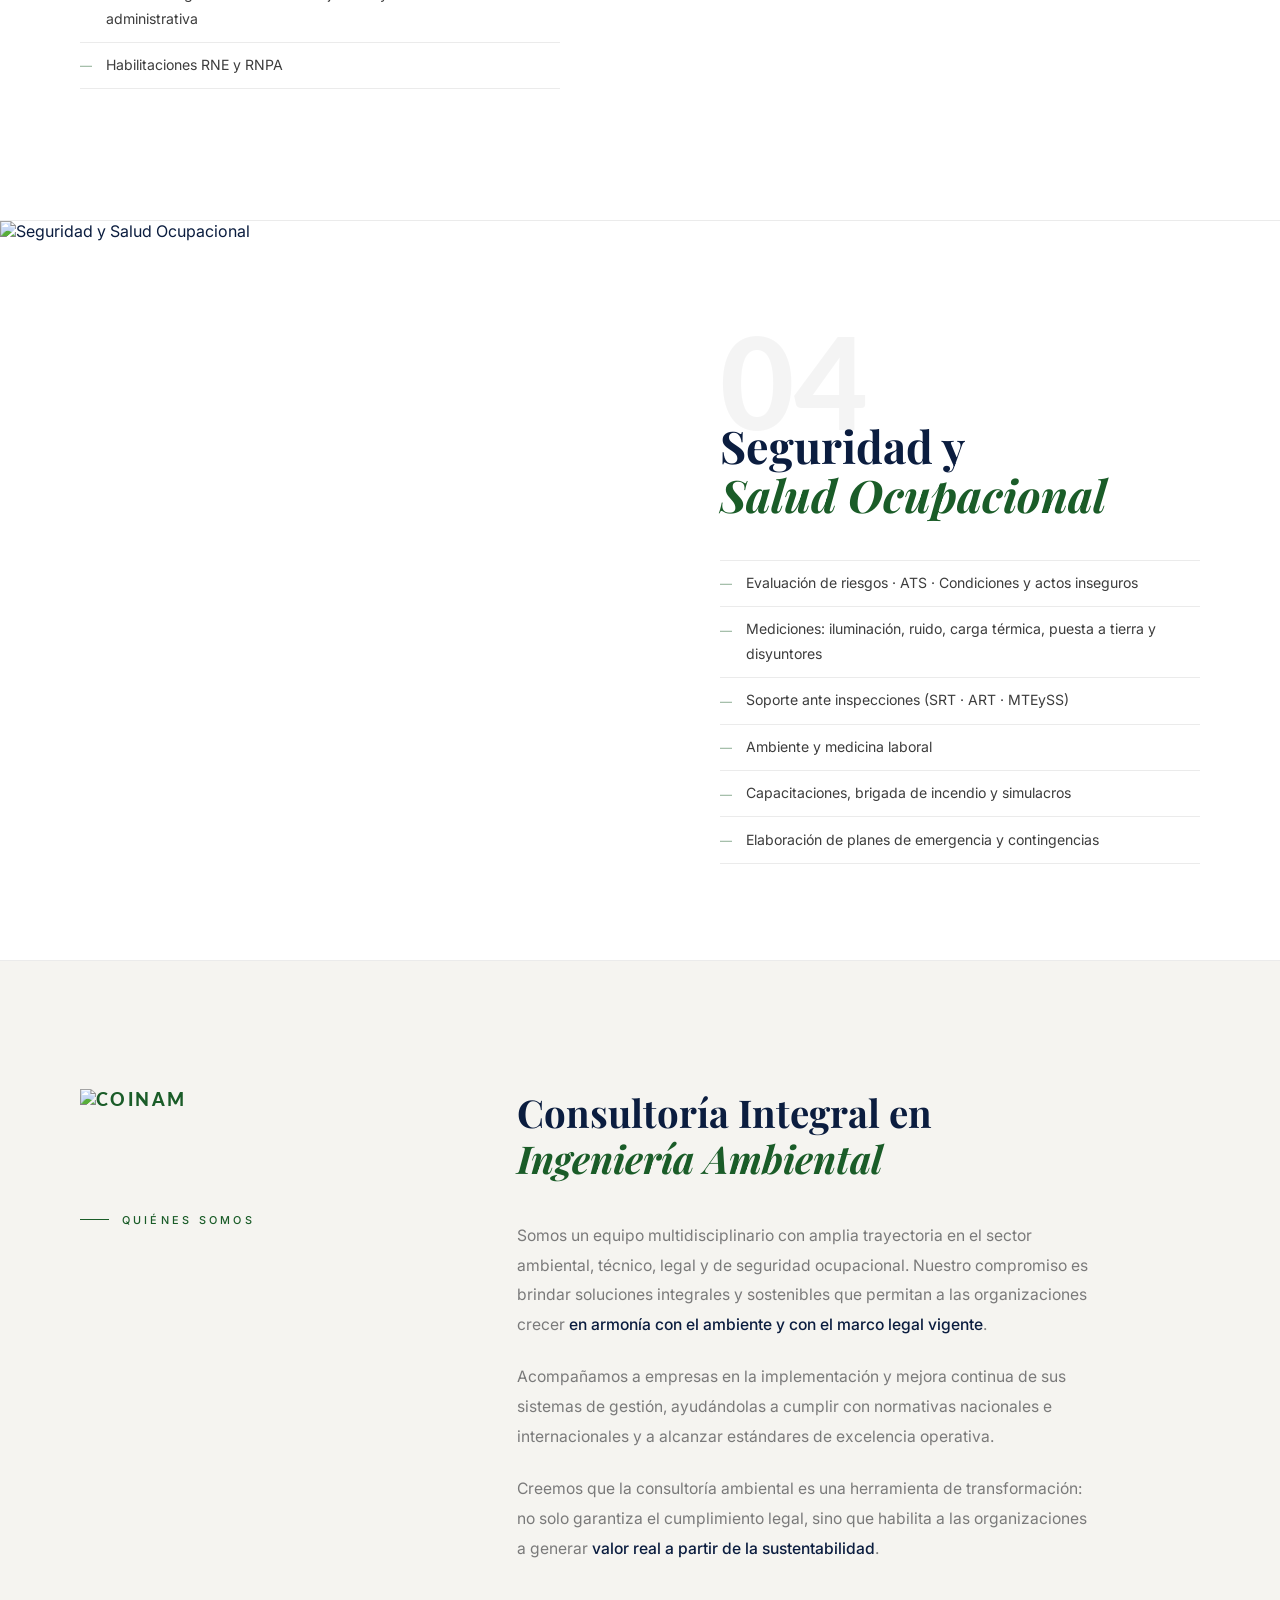
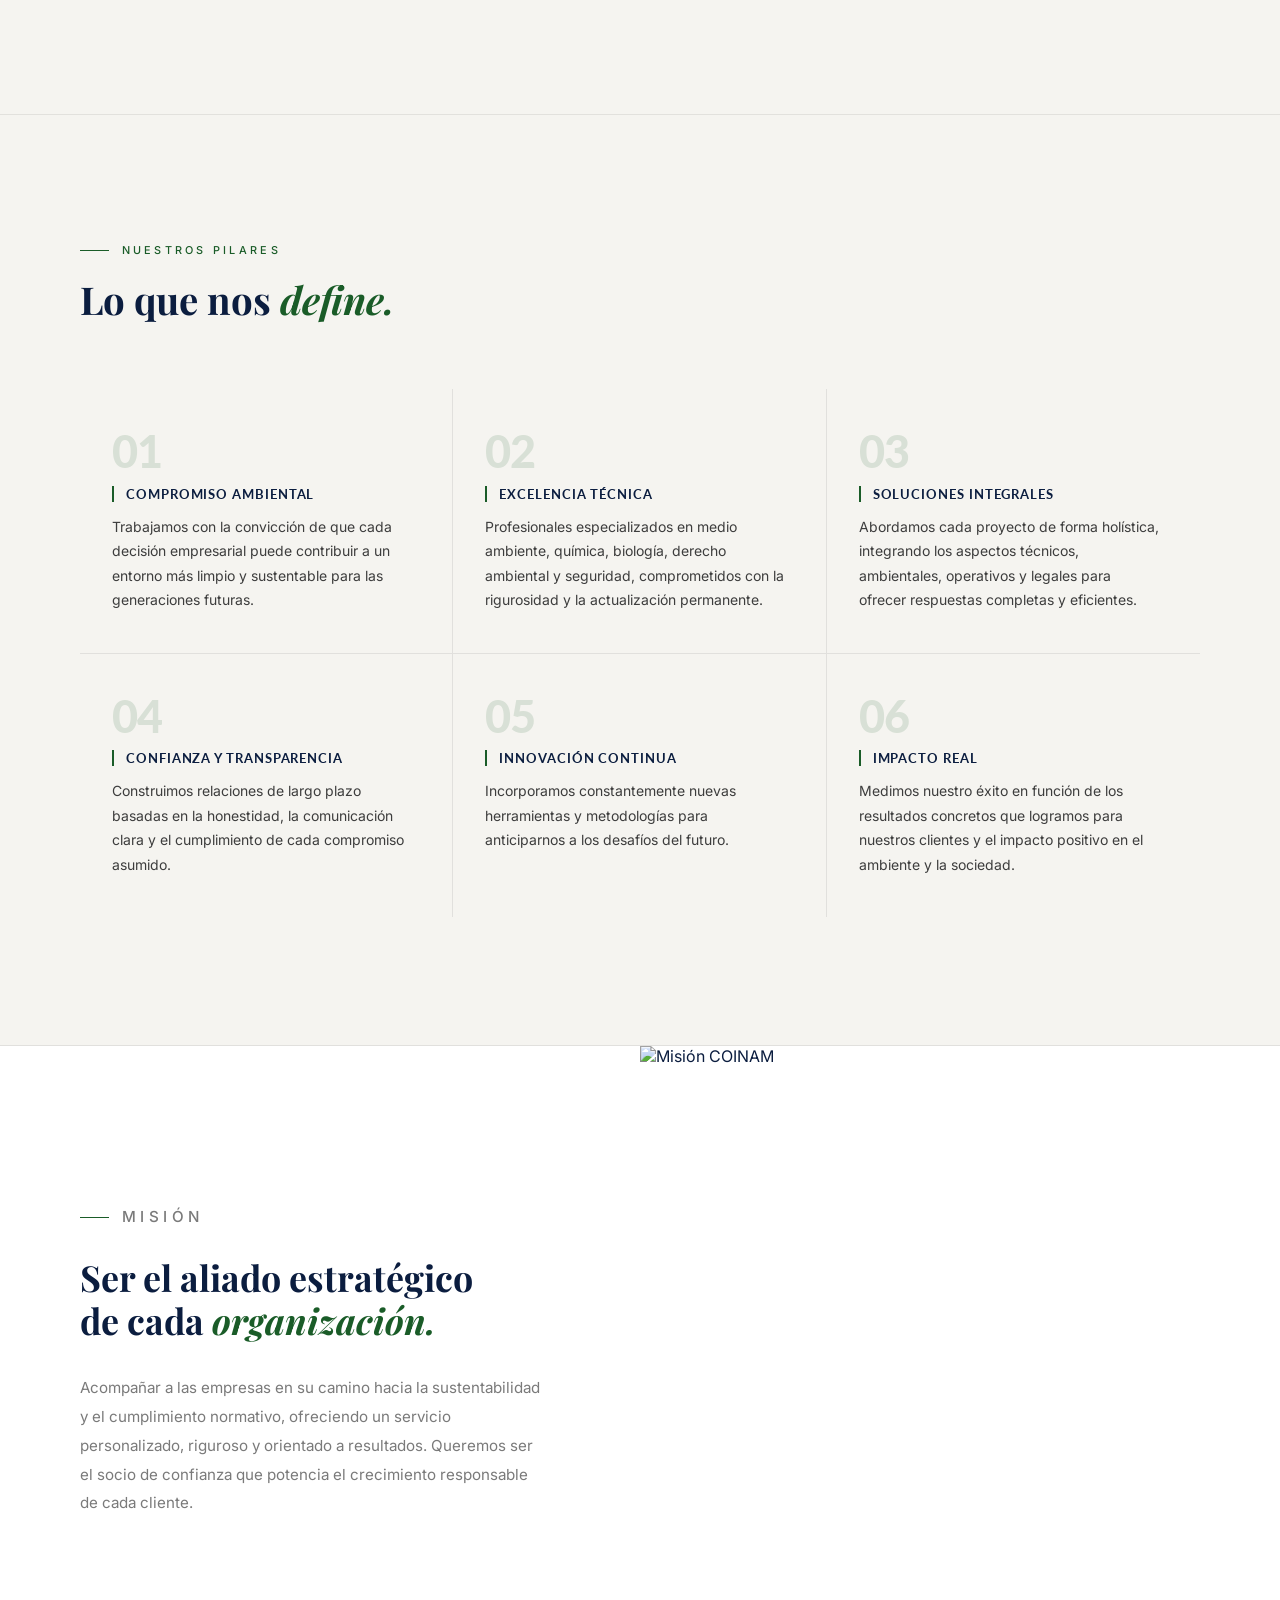
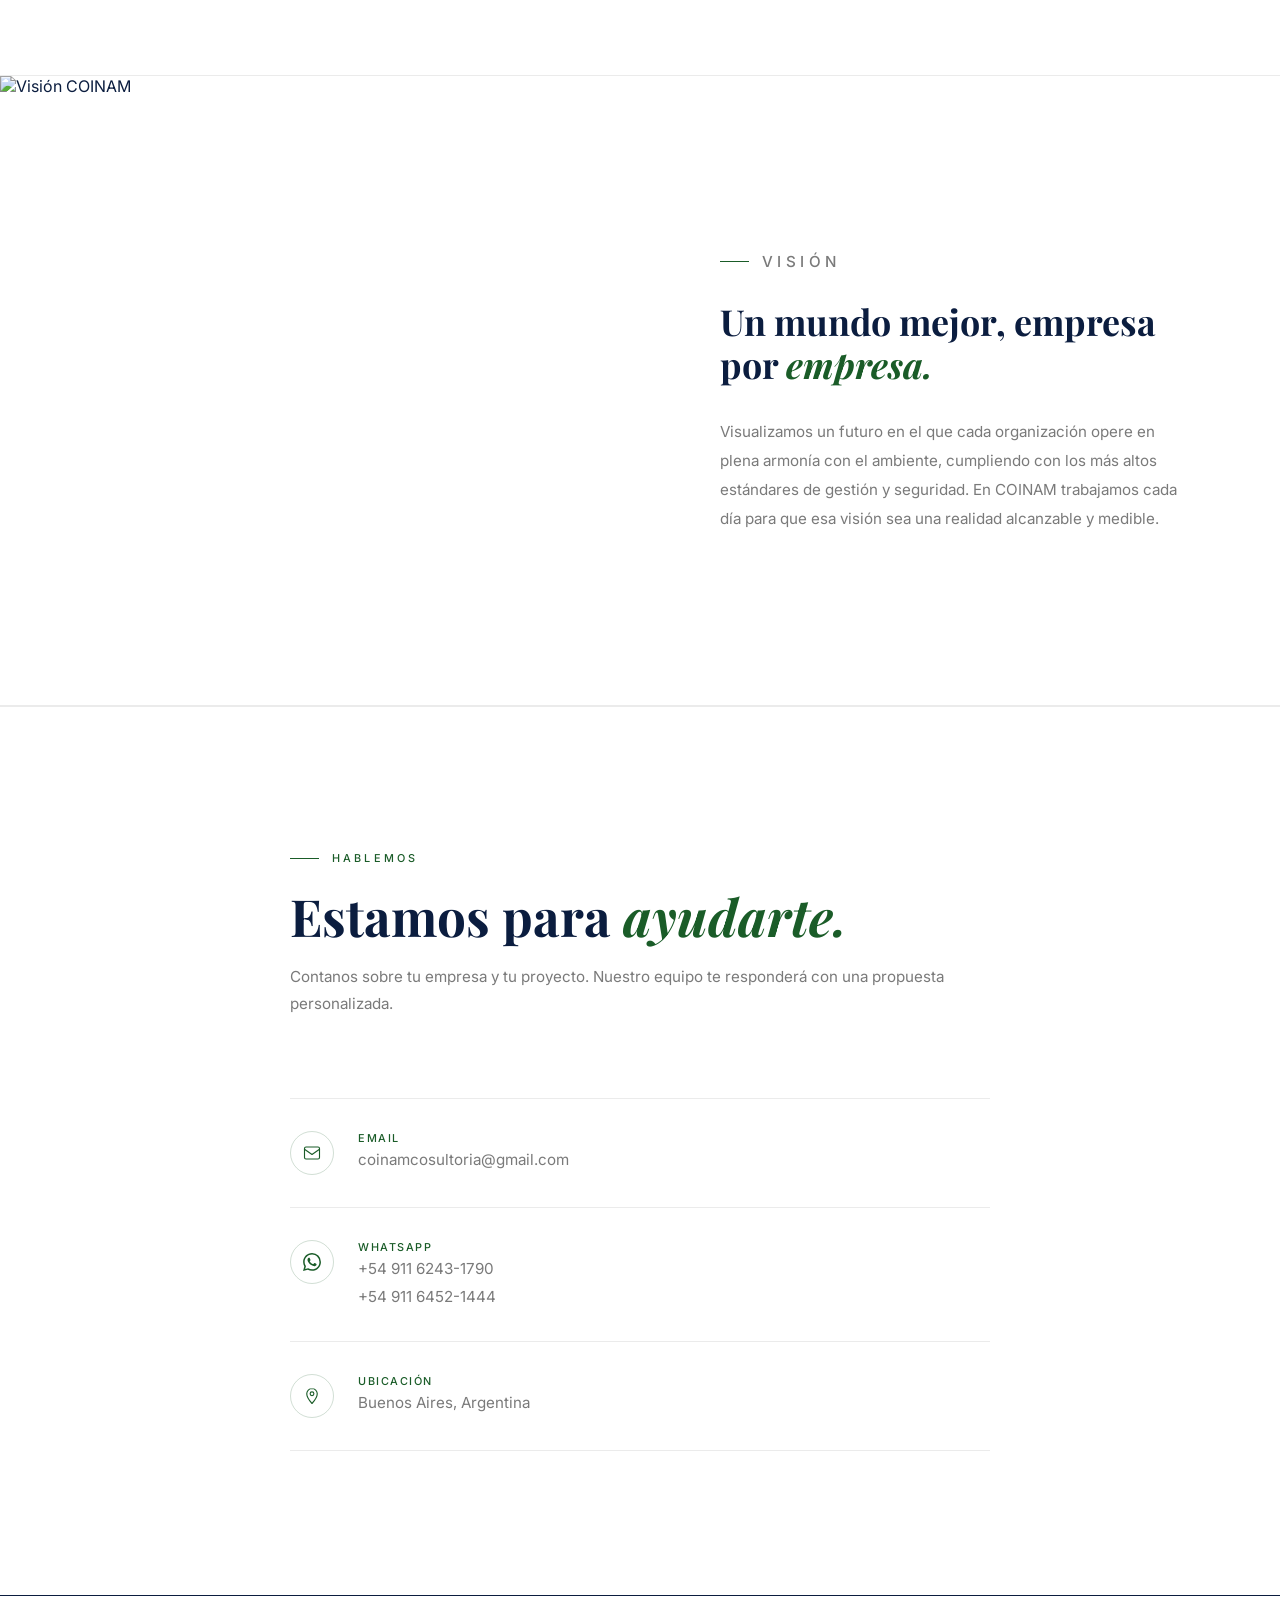
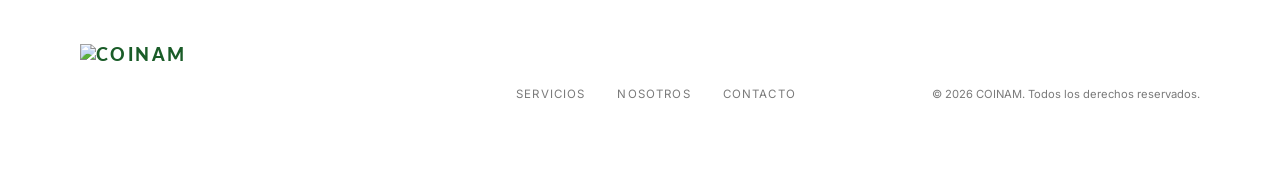
==== commit 7fa4df3b: "new style" ====
--- a/index.html
+++ b/index.html
@@ -5,222 +5,386 @@
   <meta name="viewport" content="width=device-width, initial-scale=1.0" />
   <title>COINAM | Consultoría Ambiental en Buenos Aires, Argentina</title>
 
-  <!-- SEO -->
-  <meta name="description" content="Consultoría integral en ingeniería ambiental en Buenos Aires. Gestión ambiental, residuos especiales, ISO 14001, seguridad e higiene y cumplimiento legal para tu empresa." />
-  <meta name="keywords" content="consultoría ambiental, ingeniería ambiental, gestión ambiental, ISO 14001, residuos especiales, seguridad e higiene, cumplimiento legal ambiental, Buenos Aires, Argentina" />
-  <meta name="robots" content="index, follow" />
+  <meta name="description" content="Consultoría ambiental en Buenos Aires: ISO 14001, residuos especiales (Ley 11.720 / 24.051), seguridad e higiene, PTEL y cumplimiento legal ante APRA y Ministerio de Ambiente. Soluciones integrales para tu empresa." />
+  <meta name="keywords" content="consultoría ambiental Buenos Aires, ingeniería ambiental Argentina, gestión ambiental empresas, ISO 14001, residuos especiales, residuos peligrosos, Ley 11.720, Ley 24.051, PTEL, planta tratamiento efluentes, seguridad e higiene laboral, salud ocupacional, cumplimiento legal ambiental, APRA, Ministerio Ambiente PBA, ADA, RENPRE, COINAM" />
+  <meta name="robots" content="index, follow, max-snippet:-1, max-image-preview:large, max-video-preview:-1" />
   <meta name="author" content="COINAM" />
+  <meta name="geo.region" content="AR-B" />
+  <meta name="geo.placename" content="Buenos Aires, Argentina" />
   <link rel="canonical" href="https://coinamconsultoria.com/" />
-
-  <!-- Open Graph -->
+  <link rel="alternate" hreflang="es-ar" href="https://coinamconsultoria.com/" />
+  <link rel="alternate" hreflang="es" href="https://coinamconsultoria.com/" />
+  <link rel="alternate" hreflang="x-default" href="https://coinamconsultoria.com/" />
+
   <meta property="og:type" content="website" />
   <meta property="og:url" content="https://coinamconsultoria.com/" />
   <meta property="og:title" content="COINAM | Consultoría Ambiental en Buenos Aires" />
-  <meta property="og:description" content="Consultoría integral en ingeniería ambiental en Buenos Aires. Gestión ambiental, residuos especiales, ISO 14001, seguridad e higiene y cumplimiento legal." />
+  <meta property="og:description" content="Consultoría ambiental en Buenos Aires: ISO 14001, residuos especiales (Ley 11.720 / 24.051), seguridad e higiene, PTEL y cumplimiento legal ante APRA y Ministerio de Ambiente." />
   <meta property="og:image" content="https://coinamconsultoria.com/assets/imgs/tecnico-ambiental.jpg" />
   <meta property="og:image:width" content="1200" />
   <meta property="og:image:height" content="630" />
-  <meta property="og:image:alt" content="COINAM — Consultoría Ambiental en Buenos Aires" />
+  <meta property="og:image:alt" content="Consultoría Técnico-Ambiental COINAM" />
   <meta property="og:locale" content="es_AR" />
   <meta property="og:site_name" content="COINAM" />
 
-  <!-- Twitter Card -->
   <meta name="twitter:card" content="summary_large_image" />
+  <meta name="twitter:url" content="https://coinamconsultoria.com/" />
   <meta name="twitter:title" content="COINAM | Consultoría Ambiental en Buenos Aires" />
-  <meta name="twitter:description" content="Consultoría integral en ingeniería ambiental en Buenos Aires. Gestión ambiental, residuos especiales, ISO 14001, seguridad e higiene y cumplimiento legal." />
+  <meta name="twitter:description" content="Consultoría ambiental en Buenos Aires: ISO 14001, residuos especiales, seguridad e higiene, PTEL y cumplimiento legal ante APRA y Ministerio de Ambiente." />
   <meta name="twitter:image" content="https://coinamconsultoria.com/assets/imgs/tecnico-ambiental.jpg" />
 
-  <!-- Structured Data -->
   <script type="application/ld+json">
-  {
-    "@context": "https://schema.org",
-    "@type": "LocalBusiness",
-    "name": "COINAM",
-    "description": "Consultoría integral en ingeniería ambiental en Buenos Aires",
-    "url": "https://coinamconsultoria.com",
-    "logo": "https://coinamconsultoria.com/assets/imgs/logo.png",
-    "image": "https://coinamconsultoria.com/assets/imgs/tecnico-ambiental.jpg",
-    "address": {
-      "@type": "PostalAddress",
-      "addressLocality": "Buenos Aires",
-      "addressRegion": "Buenos Aires",
-      "addressCountry": "AR"
+  [
+    {
+      "@context": "https://schema.org",
+      "@type": "ProfessionalService",
+      "name": "COINAM",
+      "alternateName": "COINAM Consultoría Ambiental",
+      "description": "Consultoría integral en ingeniería ambiental: gestión ISO 14001, residuos especiales, seguridad e higiene ocupacional, PTEL y cumplimiento legal en Buenos Aires, Argentina.",
+      "url": "https://coinamconsultoria.com",
+      "logo": "https://coinamconsultoria.com/assets/imgs/logo.jpeg",
+      "image": "https://coinamconsultoria.com/assets/imgs/tecnico-ambiental.jpg",
+      "telephone": ["+5491162431790", "+5491164521444"],
+      "email": "coinamcosultoria@gmail.com",
+      "address": {
+        "@type": "PostalAddress",
+        "addressLocality": "Buenos Aires",
+        "addressRegion": "Buenos Aires",
+        "addressCountry": "AR"
+      },
+      "areaServed": {
+        "@type": "AdministrativeArea",
+        "name": "Buenos Aires, Argentina"
+      },
+      "knowsAbout": [
+        "Ingeniería Ambiental", "Gestión Ambiental", "ISO 14001",
+        "Residuos Especiales", "Residuos Peligrosos", "Ley 11.720", "Ley 24.051",
+        "PTEL", "Planta de Tratamiento de Efluentes Líquidos",
+        "Seguridad e Higiene Laboral", "Salud Ocupacional",
+        "Cumplimiento Legal Ambiental", "APRA", "Economía Circular"
+      ],
+      "hasOfferCatalog": {
+        "@type": "OfferCatalog",
+        "name": "Servicios de Consultoría Ambiental",
+        "itemListElement": [
+          {
+            "@type": "Offer",
+            "itemOffered": {
+              "@type": "Service",
+              "name": "Consultoría Técnico-Ambiental",
+              "description": "Implementación ISO 14001, gestión de residuos especiales (Ley 11.720 y 24.051), auditorías ambientales, monitoreo y economía circular."
+            }
+          },
+          {
+            "@type": "Offer",
+            "itemOffered": {
+              "@type": "Service",
+              "name": "Procesos Operativos y PTEL",
+              "description": "Servicios en plantas de tratamiento de efluentes líquidos, microbiología, muestreos eco-toxicológicos y mediciones ambientales."
+            }
+          },
+          {
+            "@type": "Offer",
+            "itemOffered": {
+              "@type": "Service",
+              "name": "Cumplimiento Legal Ambiental",
+              "description": "Asesoramiento y gestión ante APRA, Min. Ambiente PBA, RENPRE, INA, ADA, ANMAT y municipios. Habilitaciones RNE y RNPA."
+            }
+          },
+          {
+            "@type": "Offer",
+            "itemOffered": {
+              "@type": "Service",
+              "name": "Seguridad y Salud Ocupacional",
+              "description": "Evaluación de riesgos, mediciones de iluminación/ruido/carga térmica, soporte ante SRT y ART, planes de emergencia y capacitaciones."
+            }
+          }
+        ]
+      },
+      "contactPoint": {
+        "@type": "ContactPoint",
+        "contactType": "customer service",
+        "telephone": "+5491162431790",
+        "email": "coinamcosultoria@gmail.com",
+        "availableLanguage": "Spanish"
+      }
     },
-    "areaServed": {
-      "@type": "Country",
-      "name": "Argentina"
-    },
-    "knowsAbout": ["Ingeniería Ambiental", "Gestión Ambiental", "ISO 14001", "Residuos Especiales", "Seguridad e Higiene"]
-  }
+    {
+      "@context": "https://schema.org",
+      "@type": "WebSite",
+      "name": "COINAM",
+      "url": "https://coinamconsultoria.com"
+    }
+  ]
   </script>
 
   <link rel="preconnect" href="https://fonts.googleapis.com" />
-  <link href="https://fonts.googleapis.com/css2?family=Playfair+Display:ital,wght@0,400;0,700;1,400&family=Inter:wght@300;400;500&family=Lato:wght@400;700;900&display=swap" rel="stylesheet" />
-  <link rel="icon" href="assets/imgs/favicon.ico" />
+  <link href="https://fonts.googleapis.com/css2?family=Playfair+Display:ital,wght@0,700;1,400;1,700&family=Inter:wght@300;400;500&family=Lato:wght@400;700;900&display=swap" rel="stylesheet" />
+  <link rel="icon" href="../coinam/assets/imgs/favicon.ico" />
   <link rel="stylesheet" href="styles.css" />
 </head>
 <body>
 
-<!-- NAV -->
-<nav id="nav">
-  <a href="#" class="nav-logo"><img src="assets/imgs/logo-transparente.png
-    " alt="COINAM logo" width="70" height="60" /> COINAM</a>
-  <ul class="nav-links" id="nav-links">
-    <li><a href="sobre-nosotros.html">Sobre nosotros</a></li>
-    <li><a href="#" onclick="document.getElementById('sections').scrollIntoView({behavior:'smooth'})">Servicios</a></li>
-    <li><a href="contacto.html">Contacto</a></li>
-  </ul>
-  <div class="nav-social">Tu mejor aliado</div>
-  <button class="nav-toggle" id="nav-toggle" aria-label="Abrir menú">
+<!-- ── NAV ── -->
+<header id="nav">
+  <a href="#inicio" class="nav-logo">
+    <img src="../coinam/assets/imgs/logo-transparente-1.png" alt="COINAM" width="300" height="100" />
+  </a>
+  <nav class="nav-links" id="nav-links" role="navigation" aria-label="Menú principal">
+    <a href="#servicios" class="nav-link">Servicios</a>
+    <a href="#nosotros" class="nav-link">Nosotros</a>
+    <a href="#contacto" class="nav-link">Contacto</a>
+  </nav>
+  <div class="nav-tagline" aria-hidden="true">Tu mejor aliado</div>
+  <button class="nav-toggle" id="nav-toggle" aria-label="Abrir menú" aria-expanded="false">
     <span></span><span></span><span></span>
   </button>
-</nav>
-
-<!-- HERO -->
-<section class="hero" id="hero">
-  <video class="hero-video" autoplay muted loop playsinline>
-    <source src="./assets/videos/home.mp4" type="video/mp4" />
-  </video>
-  <div class="hero-video-overlay"></div>
-
-  <div class="hero-content">
-    <p class="hero-eyebrow">
-      Consultoría Integral en Ingeniería Ambiental
-    </p>
-    <h1 class="hero-title">
-      Consultoría<br/>para un <em>Mundo</em><br/>mejor.
-    </h1>
-    <button class="hero-cta" onclick="document.getElementById('sections').scrollIntoView({behavior:'smooth'})">
-      Conocenos
-      <span class="arrow">
-        <span></span><span></span><span></span>
-      </span>
-    </button>
-  </div>
-
-  <div class="hero-vertical">
-    <span>Consultoría Integral en Ingeniería Ambiental</span>
-    <img class="hero-vertical-logo" src="assets/imgs/logo-transparente.png" alt="COINAM logo" width="70" height="60" />
-  </div>
-  <div class="hero-scroll-line"></div>
+</header>
+
+<!-- ── HERO ── -->
+<section id="inicio" class="hero">
+  <div class="hero-media">
+    <video autoplay muted loop playsinline>
+      <source src="../coinam/assets/videos/home.mp4" type="video/mp4" />
+    </video>
+  </div>
+  <div class="hero-text">
+    <p class="eyebrow">Consultoría Integral en Ingeniería Ambiental</p>
+    <h1>Consultoría para un <em>Mundo</em> mejor.</h1>
+    <a href="#servicios" class="btn-outline">
+      Descubrí nuestros servicios
+      <svg width="16" height="16" viewBox="0 0 16 16" fill="none" aria-hidden="true">
+        <path d="M3 8h10M8 3l5 5-5 5" stroke="currentColor" stroke-width="1.5" stroke-linecap="round" stroke-linejoin="round"/>
+      </svg>
+    </a>
+  </div>
 </section>
 
-<!-- HORIZONTAL SCROLL SERVICES -->
-<section class="hscroll-section" id="sections">
-  <div class="hscroll-sticky">
-    <div class="hscroll-track">
-
-      <!-- 01 Consultoría Técnico-Ambiental -->
-      <div class="hscroll-panel">
-        <div class="panel-bg">
-          <img src="./assets/imgs/tecnico-ambiental.jpg" alt="Consultoría Técnica" />
-        </div>
-        <div class="panel-overlay"></div>
-        <div class="panel-bg-num">01</div>
-        <div class="panel-content">
-          <p class="panel-eyebrow">Consultoría:</p>
-          <h2 class="panel-title">Técnico<br/><em>Ambiental</em></h2>
-          <ul class="panel-list">
-            <li>Implementación de sistemas de gestión para normas ISO — parciales e integrados</li>
-            <li>Tipificación de residuos especiales / peligrosos - "Y" Anexo I, Ley 11.720 y 24.051</li>
-            <li>Análisis y modelización de residuos para reconversión en materias primas / energía - Economía circular</li>
-            <li>Auditorías en sistemas de gestión y de evaluación de cumplimiento legal</li>
-            <li>Evaluación de aspectos e impactos ambientales</li>
-            <li>Elaboración y coordinación de programas de monitoreo ambiental</li>
-            <li>Gestión integral de residuos - urbanos, especiales / peligrosos y patogénicos</li>
-          </ul>
-        </div>
-      </div>
-
-      <!-- 02 Consultoría Operativa -->
-      <div class="hscroll-panel">
-        <div class="panel-bg">
-          <img src="./assets/imgs/procesos-operativos.jpg" alt="Consultoría Operativa" />
-        </div>
-        <div class="panel-overlay"></div>
-        <div class="panel-bg-num">02</div>
-        <div class="panel-content">
-          <p class="panel-eyebrow">Consultoría en:</p>
-          <h2 class="panel-title">Procesos <br/><em> Operativos</em></h2>
-          <ul class="panel-list">
-            <li>Servicios en PTEL &amp; mejoras en sistemas existentes</li>
-            <li>Microbiología en PTEL</li>
-            <li>Selección y siembra de microorganismos</li>
-            <li>Biblioteca genómica Back Up</li>
-            <li>Muestreos eco-toxicológicos y microbiológicos</li>
-            <li>Mediciones ambientales y en áreas laborales</li>
-          </ul>
-        </div>
-      </div>
-
-      <!-- 03 Consultoría Legal -->
-      <div class="hscroll-panel">
-        <div class="panel-bg">
-          <img src="./assets/imgs/legal.jpg" alt="Consultoría Legal" />
-        </div>
-        <div class="panel-overlay"></div>
-        <div class="panel-bg-num">03</div>
-        <div class="panel-content">
-          <p class="panel-eyebrow">Consultoría en:</p>
-          <h2 class="panel-title">Cumplimiento<br/><em>Legal</em></h2>
-          <ul class="panel-list">
-            <li>
-                Asesoramiento, inscripción, presentación y seguimiento de trámites ante organismos de aplicación:
-                <br />
-                  Min. Ambiente PBA (ex OPDS) · Subsecretaría de Ambiente de Nación · Min. de Salud · APRA · RENPRE · INA · ADA · INAME · ANMAT · Municipios
-            </li>
-            <li>Gestión integral en declaraciones juradas y documentación técnico-administrativa</li>
-            <li>Habilitaciones RNE y RNPA</li>
-          </ul>
-        </div>
-      </div>
-
-      <!-- 04 Seguridad y Salud -->
-      <div class="hscroll-panel">
-        <div class="panel-bg">
-          <img src="./assets/imgs/seguridad-higiene.jpg" alt="Consultoría en Seguridad y Salud" />
-        </div>
-        <div class="panel-overlay"></div>
-        <div class="panel-bg-num">04</div>
-        <div class="panel-content">
-          <p class="panel-eyebrow">Consultoría en:</p>
-          <h2 class="panel-title">Seguridad<br/> y <em>Salud Ocupacional</em></h2>
-          <ul class="panel-list">
-            <li>Evaluación de riesgos · ATS · Condiciones y actos inseguros</li>
-            <li>Mediciones: iluminación, ruido, carga térmica, puesta a tierra y disyuntores</li>
-            <li>Soporte ante inspecciones (SRT · ART · MTEySS)</li>
-            <li>Ambiente y medicina laboral</li>
-            <li>Capacitaciones, brigada de incendio y simulacros</li>
-            <li>Elaboración de planes de emergencia y contingencias</li>
-          </ul>
-        </div>
-      </div>
-
-    </div><!-- /hscroll-track -->
-
-    <div class="hscroll-progress">
-      <div class="hscroll-progress-fill"></div>
-    </div>
-
-    <div class="hscroll-counter">
-      <span class="cur">01</span>
-      <span class="tot">/ 04</span>
-    </div>
-
-    <p class="hscroll-hint">scroll para explorar</p>
-
-  </div><!-- /hscroll-sticky -->
+<!-- ── SERVICIOS ── -->
+<section id="servicios" class="services">
+  <div class="section-header reveal">
+    <p class="eyebrow">Nuestros servicios</p>
+    <h2>Lo que <em>hacemos.</em></h2>
+  </div>
+
+  <article class="service-item reveal">
+    <div class="service-body">
+      <span class="service-num">01</span>
+      <h3>Técnico<br/><em>Ambiental</em></h3>
+      <ul class="service-list">
+        <li>Implementación de sistemas de gestión para normas ISO — parciales e integrados</li>
+        <li>Tipificación de residuos especiales / peligrosos — Ley 11.720 y 24.051</li>
+        <li>Análisis y modelización de residuos para reconversión en materias primas / energía — Economía circular</li>
+        <li>Auditorías en sistemas de gestión y de evaluación de cumplimiento legal</li>
+        <li>Evaluación de aspectos e impactos ambientales</li>
+        <li>Elaboración y coordinación de programas de monitoreo ambiental</li>
+        <li>Gestión integral de residuos — urbanos, especiales / peligrosos y patogénicos</li>
+      </ul>
+    </div>
+    <div class="service-img">
+      <img src="../coinam/assets/imgs/tecnico-ambiental.jpg" alt="Consultoría Técnico-Ambiental" />
+    </div>
+  </article>
+
+  <article class="service-item service-item--rev reveal">
+    <div class="service-body">
+      <span class="service-num">02</span>
+      <h3>Procesos<br/><em>Operativos</em></h3>
+      <ul class="service-list">
+        <li>Servicios en PTEL &amp; mejoras en sistemas existentes</li>
+        <li>Microbiología en PTEL</li>
+        <li>Selección y siembra de microorganismos</li>
+        <li>Biblioteca genómica Back Up</li>
+        <li>Muestreos eco-toxicológicos y microbiológicos</li>
+        <li>Mediciones ambientales y en áreas laborales</li>
+      </ul>
+    </div>
+    <div class="service-img">
+      <img src="../coinam/assets/imgs/procesos-operativos.jpg" alt="Consultoría en Procesos Operativos" />
+    </div>
+  </article>
+
+  <article class="service-item reveal">
+    <div class="service-body">
+      <span class="service-num">03</span>
+      <h3>Cumplimiento<br/><em>Legal</em></h3>
+      <ul class="service-list">
+        <li>Asesoramiento, inscripción, presentación y seguimiento ante:
+          Min. Ambiente PBA · APRA · RENPRE · INA · ADA · INAME · ANMAT · Municipios</li>
+        <li>Gestión integral en declaraciones juradas y documentación técnico-administrativa</li>
+        <li>Habilitaciones RNE y RNPA</li>
+      </ul>
+    </div>
+    <div class="service-img">
+      <img src="../coinam/assets/imgs/legal.jpg" alt="Consultoría en Cumplimiento Legal" />
+    </div>
+  </article>
+
+  <article class="service-item service-item--rev reveal">
+    <div class="service-body">
+      <span class="service-num">04</span>
+      <h3>Seguridad y<br/><em>Salud Ocupacional</em></h3>
+      <ul class="service-list">
+        <li>Evaluación de riesgos · ATS · Condiciones y actos inseguros</li>
+        <li>Mediciones: iluminación, ruido, carga térmica, puesta a tierra y disyuntores</li>
+        <li>Soporte ante inspecciones (SRT · ART · MTEySS)</li>
+        <li>Ambiente y medicina laboral</li>
+        <li>Capacitaciones, brigada de incendio y simulacros</li>
+        <li>Elaboración de planes de emergencia y contingencias</li>
+      </ul>
+    </div>
+    <div class="service-img">
+      <img src="../coinam/assets/imgs/seguridad-higiene.jpg" alt="Seguridad y Salud Ocupacional" />
+    </div>
+  </article>
 </section>
 
-<!-- FOOTER -->
-<footer>
-  <a href="index.html" class="footer-logo"><img src="assets/imgs/logo-transparente.png" alt="COINAM logo" width="50" height="43" /> COINAM</a>
-  <ul class="footer-links">
-    <li><a href="sobre-nosotros.html">Sobre nosotros</a></li>
-    <li><a href="#sections" onclick="document.getElementById('sections').scrollIntoView({behavior:'smooth'})">Servicios</a></li>
-    <li><a href="contacto.html">Contacto</a></li>
-  </ul>
-  <p class="footer-copy">&copy; <span id="footer-year"></span> <span class="brand">COINAM</span>. Todos los derechos reservados.</p>
+<!-- ── NOSOTROS ── -->
+<section id="nosotros" class="about">
+
+  <!-- Intro -->
+  <div class="about-intro reveal">
+    <div class="about-intro-label">
+      <a href="#inicio" class="nav-logo">
+        <img src="../coinam/assets/imgs/logo-transparente-1.png" alt="COINAM" width="300" height="100" />
+      </a>
+      <p class="eyebrow">Quiénes somos</p>
+    </div>
+    <div class="about-intro-body">
+      <h2>Consultoría Integral en<br/><em>Ingeniería Ambiental</em></h2>
+      <p>Somos un equipo multidisciplinario con amplia trayectoria en el sector ambiental, técnico, legal y de seguridad ocupacional. Nuestro compromiso es brindar soluciones integrales y sostenibles que permitan a las organizaciones crecer <strong>en armonía con el ambiente y con el marco legal vigente</strong>.</p>
+      <p>Acompañamos a empresas en la implementación y mejora continua de sus sistemas de gestión, ayudándolas a cumplir con normativas nacionales e internacionales y a alcanzar estándares de excelencia operativa.</p>
+      <p>Creemos que la consultoría ambiental es una herramienta de transformación: no solo garantiza el cumplimiento legal, sino que habilita a las organizaciones a generar <strong>valor real a partir de la sustentabilidad</strong>.</p>
+    </div>
+  </div>
+
+  <!-- Valores -->
+  <div class="values reveal">
+    <div class="values-header">
+      <p class="eyebrow">Nuestros pilares</p>
+      <h2>Lo que nos <em>define.</em></h2>
+    </div>
+    <div class="values-grid">
+      <div class="value-card">
+        <span class="value-num">01</span>
+        <h4>Compromiso ambiental</h4>
+        <p>Trabajamos con la convicción de que cada decisión empresarial puede contribuir a un entorno más limpio y sustentable para las generaciones futuras.</p>
+      </div>
+      <div class="value-card">
+        <span class="value-num">02</span>
+        <h4>Excelencia técnica</h4>
+        <p>Profesionales especializados en medio ambiente, química, biología, derecho ambiental y seguridad, comprometidos con la rigurosidad y la actualización permanente.</p>
+      </div>
+      <div class="value-card">
+        <span class="value-num">03</span>
+        <h4>Soluciones integrales</h4>
+        <p>Abordamos cada proyecto de forma holística, integrando los aspectos técnicos, ambientales, operativos y legales para ofrecer respuestas completas y eficientes.</p>
+      </div>
+      <div class="value-card">
+        <span class="value-num">04</span>
+        <h4>Confianza y transparencia</h4>
+        <p>Construimos relaciones de largo plazo basadas en la honestidad, la comunicación clara y el cumplimiento de cada compromiso asumido.</p>
+      </div>
+      <div class="value-card">
+        <span class="value-num">05</span>
+        <h4>Innovación continua</h4>
+        <p>Incorporamos constantemente nuevas herramientas y metodologías para anticiparnos a los desafíos del futuro.</p>
+      </div>
+      <div class="value-card">
+        <span class="value-num">06</span>
+        <h4>Impacto real</h4>
+        <p>Medimos nuestro éxito en función de los resultados concretos que logramos para nuestros clientes y el impacto positivo en el ambiente y la sociedad.</p>
+      </div>
+    </div>
+  </div>
+
+  <!-- Misión / Visión -->
+  <div class="mv">
+    <article class="mv-item reveal">
+      <div class="mv-body">
+        <p class="eyebrow">Misión</p>
+        <h3>Ser el aliado estratégico<br/>de cada <em>organización.</em></h3>
+        <p>Acompañar a las empresas en su camino hacia la sustentabilidad y el cumplimiento normativo, ofreciendo un servicio personalizado, riguroso y orientado a resultados. Queremos ser el socio de confianza que potencia el crecimiento responsable de cada cliente.</p>
+      </div>
+      <div class="mv-img">
+        <img src="../coinam/assets/imgs/about-us.jpg" alt="Misión COINAM" />
+      </div>
+    </article>
+
+    <article class="mv-item mv-item--rev reveal">
+      <div class="mv-body">
+        <p class="eyebrow">Visión</p>
+        <h3>Un mundo mejor, empresa<br/>por <em>empresa.</em></h3>
+        <p>Visualizamos un futuro en el que cada organización opere en plena armonía con el ambiente, cumpliendo con los más altos estándares de gestión y seguridad. En COINAM trabajamos cada día para que esa visión sea una realidad alcanzable y medible.</p>
+      </div>
+      <div class="mv-img">
+        <img src="../coinam/assets/imgs/vision.jpg" alt="Visión COINAM" />
+      </div>
+    </article>
+  </div>
+
+</section>
+
+<!-- ── CONTACTO ── -->
+<section id="contacto" class="contact">
+  <div class="contact-inner reveal">
+    <div class="contact-header">
+      <p class="eyebrow">Hablemos</p>
+      <h2>Estamos para <em>ayudarte.</em></h2>
+      <p class="contact-sub">Contanos sobre tu empresa y tu proyecto. Nuestro equipo te responderá con una propuesta personalizada.</p>
+    </div>
+    <div class="contact-items">
+      <a href="mailto:coinamcosultoria@gmail.com" class="contact-item">
+        <div class="contact-icon">
+          <svg viewBox="0 0 24 24" fill="none" stroke="currentColor" stroke-width="1.5" stroke-linecap="round" stroke-linejoin="round" aria-hidden="true">
+            <rect x="2" y="4" width="20" height="16" rx="2"/><path d="m22 7-10 7L2 7"/>
+          </svg>
+        </div>
+        <div>
+          <strong>Email</strong>
+          <span>coinamcosultoria@gmail.com</span>
+        </div>
+      </a>
+      <div class="contact-item">
+        <div class="contact-icon">
+          <svg viewBox="0 0 24 24" fill="currentColor" aria-hidden="true">
+            <path d="M17.472 14.382c-.297-.149-1.758-.867-2.03-.967-.273-.099-.471-.148-.67.15-.197.297-.767.966-.94 1.164-.173.199-.347.223-.644.075-.297-.15-1.255-.463-2.39-1.475-.883-.788-1.48-1.761-1.653-2.059-.173-.297-.018-.458.13-.606.134-.133.298-.347.446-.52.149-.174.198-.298.298-.497.099-.198.05-.371-.025-.52-.075-.149-.669-1.612-.916-2.207-.242-.579-.487-.5-.669-.51-.173-.008-.371-.01-.57-.01-.198 0-.52.074-.792.372-.272.297-1.04 1.016-1.04 2.479 0 1.462 1.065 2.875 1.213 3.074.149.198 2.096 3.2 5.077 4.487.709.306 1.262.489 1.694.625.712.227 1.36.195 1.871.118.571-.085 1.758-.719 2.006-1.413.248-.694.248-1.289.173-1.413-.074-.124-.272-.198-.57-.347m-5.421 7.403h-.004a9.87 9.87 0 01-5.031-1.378l-.361-.214-3.741.982.998-3.648-.235-.374a9.86 9.86 0 01-1.51-5.26c.001-5.45 4.436-9.884 9.888-9.884 2.64 0 5.122 1.03 6.988 2.898a9.825 9.825 0 012.893 6.994c-.003 5.45-4.437 9.884-9.885 9.884m8.413-18.297A11.815 11.815 0 0012.05 0C5.495 0 .16 5.335.157 11.892c0 2.096.547 4.142 1.588 5.945L.057 24l6.305-1.654a11.882 11.882 0 005.683 1.448h.005c6.554 0 11.89-5.335 11.893-11.893a11.821 11.821 0 00-3.48-8.413z"/>
+          </svg>
+        </div>
+        <div>
+          <strong>WhatsApp</strong>
+          <span><a href="tel:+5491162431790">+54 911 6243-1790</a></span>
+          <span><a href="tel:+5491164521444">+54 911 6452-1444</a></span>
+        </div>
+      </div>
+      <div class="contact-item">
+        <div class="contact-icon">
+          <svg viewBox="0 0 24 24" fill="none" stroke="currentColor" stroke-width="1.5" stroke-linecap="round" stroke-linejoin="round" aria-hidden="true">
+            <path d="M12 2C8.13 2 5 5.13 5 9c0 5.25 7 13 7 13s7-7.75 7-13c0-3.87-3.13-7-7-7z"/><circle cx="12" cy="9" r="2.5"/>
+          </svg>
+        </div>
+        <div>
+          <strong>Ubicación</strong>
+          <span>Buenos Aires, Argentina</span>
+        </div>
+      </div>
+    </div>
+  </div>
+</section>
+
+<!-- ── FOOTER ── -->
+<footer id="footer">
+  <div class="footer-inner">
+    <a href="#inicio" class="nav-logo">
+      <img src="../coinam/assets/imgs/logo-transparente-1.png" alt="COINAM" width="300" height="100" />
+    </a>
+    <nav class="footer-nav" aria-label="Footer">
+      <a href="#servicios">Servicios</a>
+      <a href="#nosotros">Nosotros</a>
+      <a href="#contacto">Contacto</a>
+    </nav>
+    <p class="footer-copy">&copy; <span id="footer-year"></span> COINAM. Todos los derechos reservados.</p>
+  </div>
 </footer>
 
 <script src="main.js"></script>
--- a/styles.css
+++ b/styles.css
@@ -1,827 +1,638 @@
+/* ── RESET & TOKENS ── */
 *, *::before, *::after { box-sizing: border-box; margin: 0; padding: 0; }
 
 :root {
-  --gold:    #FBD784;
-  --dark:    #0d1b2a;
-  --darker:  #080f17;
-  --mid:     #112233;
-  --text:    #ffffff;
-  --muted:   rgba(255,255,255,0.55);
-  --white:   #ffffff;
-  --blue:    #1a6aad;
-  --green:   #2e7d32;
-  --blue-navy: #0B1D3F;
-  --bg-gradient: linear-gradient(180deg, #111f30 0%, #0a1520 100%);
-  --bg-gradient-inv: linear-gradient(180deg, #0a1520 0%, #111f30 100%);
+  --white:      #ffffff;
+  --off:        #f5f4f0;
+  --dark:       #111111;
+  --blue-navy:  #0B1D3F;
+  --mid:        #3d3d3d;
+  --muted:      #7a7a7a;
+  --border:     rgba(0,0,0,0.08);
+  --green:      #1a5c28;
+  --green-light:#2e7d32;
+  --serif:      'Playfair Display', serif;
+  --sans:       'Inter', sans-serif;
+  --display:    'Lato', sans-serif;
 }
 
 html { scroll-behavior: smooth; }
 
 body {
-  background: var(--darker);
-  color: var(--text);
-  font-family: 'Inter', sans-serif;
+  font-family: var(--sans);
+  background: var(--white);
+  color: var(--blue-navy);
   -webkit-font-smoothing: antialiased;
-  -moz-osx-font-smoothing: grayscale;
   overflow-x: hidden;
 }
 
-::selection { background: var(--green); color: #000; }
-
-.brand {
-  color: var(--green);
-  font-weight: 700;
-  letter-spacing: 0.08em;
-}
-
-/* ── NAV ── */
-nav {
+::selection { background: var(--green); color: #fff; }
+
+/* ── UTILITY ── */
+.eyebrow {
+  font-size: 0.68rem;
+  font-weight: 500;
+  letter-spacing: 0.3em;
+  text-transform: uppercase;
+  color: var(--green);
+  display: flex;
+  align-items: center;
+  gap: 0.8rem;
+}
+.eyebrow::before {
+  content: '';
+  display: inline-block;
+  width: 1.8rem;
+  height: 1px;
+  background: var(--green);
+  flex-shrink: 0;
+}
+
+.reveal {
+  opacity: 0;
+  transform: translateY(36px);
+  transition: opacity 0.75s ease, transform 0.75s ease;
+}
+.reveal.visible {
+  opacity: 1;
+  transform: translateY(0);
+}
+
+/* ── HEADER / NAV ── */
+#nav {
   position: fixed;
   top: 0; left: 0; right: 0;
   z-index: 100;
   display: flex;
   align-items: center;
   justify-content: space-between;
-  padding: 1.8rem 4rem;
-  background: linear-gradient(to bottom, rgba(8,15,23,0.85) 0%, transparent 100%);
-  backdrop-filter: blur(0px);
-  transition: backdrop-filter 0.3s, background 0.3s;
-}
-nav.scrolled {
-  background: rgba(8,15,23,0.92);
+  padding: 1.5rem 4rem;
+  background: rgba(255,255,255,0.78);
+  backdrop-filter: blur(8px);
+  -webkit-backdrop-filter: blur(8px);
+  transition: background 0.35s, box-shadow 0.35s;
+}
+#nav.scrolled {
+  background: rgba(255,255,255,0.96);
   backdrop-filter: blur(12px);
+  -webkit-backdrop-filter: blur(12px);
+  box-shadow: 0 1px 0 var(--border);
 }
 
 .nav-logo {
   display: flex;
   align-items: center;
-  gap: 0.5rem;
-  font-family: 'Lato', sans-serif;
-  font-size: 2.5rem;
+  gap: 0.55rem;
+  font-family: var(--display);
+  font-size: 1.1rem;
   font-weight: 900;
-  letter-spacing: 0.05em;
+  letter-spacing: 0.14em;
   color: var(--green);
   text-decoration: none;
 }
-.nav-logo span { color: var(--green); }
 
 .nav-links {
   display: flex;
   gap: 2.5rem;
-  list-style: none;
-}
-.nav-links a {
-  color: var(--muted);
-  text-decoration: none;
-  font-size: 0.85rem;
-  font-weight: 400;
-  letter-spacing: 0.08em;
-  text-transform: uppercase;
-  transition: color 0.2s;
-}
-.nav-links a:hover { color: var(--text); }
-
-.nav-social {
-  font-size: 0.78rem;
-  color: var(--muted);
+}
+.nav-link {
+  font-size: 0.75rem;
+  font-weight: 600;
   letter-spacing: 0.1em;
   text-transform: uppercase;
+  color: var(--blue-navy);
+  text-decoration: none;
+  transition: color 0.2s;
+}
+.nav-link:hover,
+.nav-link.active { color: var(--green); }
+
+.nav-tagline {
+  font-size: 0.7rem;
+  letter-spacing: 0.12em;
+  text-transform: uppercase;
+  color: var(--muted);
   display: flex;
   align-items: center;
-  gap: 0.6rem;
-}
-.nav-social::before {
+  gap: 0.7rem;
+}
+.nav-tagline::before {
   content: '';
   display: inline-block;
-  width: 2rem; height: 1px;
+  width: 1.6rem; height: 1px;
   background: var(--green);
 }
+
+.nav-toggle {
+  display: none;
+  flex-direction: column;
+  justify-content: center;
+  gap: 5px;
+  width: 36px; height: 36px;
+  background: none;
+  border: none;
+  cursor: pointer;
+  padding: 4px;
+  z-index: 200;
+}
+.nav-toggle span {
+  display: block;
+  height: 1.5px;
+  background: var(--dark);
+  border-radius: 2px;
+  transition: transform 0.3s, opacity 0.3s, width 0.3s;
+  transform-origin: center;
+}
+.nav-toggle span:nth-child(2) { width: 65%; margin-left: auto; }
+.nav-toggle.open span:nth-child(1) { transform: translateY(6.5px) rotate(45deg); }
+.nav-toggle.open span:nth-child(2) { opacity: 0; width: 0; }
+.nav-toggle.open span:nth-child(3) { transform: translateY(-6.5px) rotate(-45deg); }
 
 /* ── HERO ── */
 .hero {
+  display: flex;
+  flex-direction: column;
+}
+
+.hero-media {
   position: relative;
-  height: 100vh;
-  min-height: 600px;
+  width: 100%;
+  height: 48vh;
   overflow: hidden;
-  display: flex;
-  align-items: center;
-  justify-content: flex-start;
-}
-
-/* Hero video */
-.hero-video {
+}
+.hero-media video {
   position: absolute;
   inset: 0;
   width: 100%;
   height: 100%;
   object-fit: cover;
-  z-index: 0;
-}
-
-.hero-video-overlay {
-  position: absolute;
-  inset: 0;
-  background: linear-gradient(
-    to right,
-    rgba(8,15,23,0.65) 0%,
-    rgba(8,15,23,0.3) 60%,
-    rgba(8,15,23,0.1) 100%
-  );
-  z-index: 1;
-}
-
-/* Hero content */
-.hero-content {
+  display: block;
+}
+
+.hero-text {
+  display: flex;
+  flex-direction: column;
+  align-items: flex-start;
+  padding: 6rem 5rem;
+  background: var(--white);
+}
+
+.hero-text .eyebrow { margin-bottom: 2rem; }
+
+.hero-text h1 {
+  font-family: var(--display);
+  font-size: clamp(3.2rem, 5.5vw, 5.5rem);
+  font-weight: 900;
+  line-height: 1.06;
+  letter-spacing: -0.02em;
+  color: var(--blue-navy);
+  margin-bottom: 3rem;
+}
+.hero-text h1 em {
+  font-style: italic;
+  color: var(--green);
+  font-family: var(--serif);
+  font-weight: 700;
+}
+
+.btn-outline {
+  display: inline-flex;
+  align-items: center;
+  gap: 0.75rem;
+  font-size: 0.72rem;
+  font-weight: 600;
+  letter-spacing: 0.12em;
+  text-transform: uppercase;
+  color: var(--green);
+  text-decoration: none;
+  background: var(--white);
+  border: 1.5px solid var(--green);
+  padding: 1rem 1.6rem 1rem 2rem;
+  border-radius: 100px;
+  transition: background 0.25s, color 0.25s, gap 0.25s ease;
+  width: fit-content;
+}
+.btn-outline:hover {
+  background: var(--green);
+  color: var(--white);
+  gap: 1.2rem;
+}
+.btn-outline svg {
+  flex-shrink: 0;
+  transition: transform 0.25s ease;
+}
+.btn-outline:hover svg { transform: translateX(2px); }
+
+/* ── SERVICES ── */
+.services {
+  padding: 7rem 0 0;
+}
+
+.section-header {
+  padding: 0 5rem 5rem;
+  border-bottom: 1px solid var(--border);
+  display: flex;
+  align-items: baseline;
+  gap: 3rem;
+}
+.section-header h2 {
+  font-family: var(--serif);
+  font-size: clamp(2rem, 3.5vw, 3rem);
+  font-weight: 700;
+  color: var(--blue-navy);
+}
+.section-header h2 em {
+  font-style: italic;
+  color: var(--green);
+}
+
+.service-item {
+  display: grid;
+  grid-template-columns: 1fr 1fr;
+  border-bottom: 1px solid var(--border);
+  min-height: 80vh;
+}
+.service-item--rev .service-body { order: 2; }
+.service-item--rev .service-img  { order: 1; }
+
+.service-body {
+  display: flex;
+  flex-direction: column;
+  justify-content: center;
+  padding: 6rem 5rem;
   position: relative;
-  z-index: 10;
-  padding: 0 4rem;
-  max-width: 700px;
-}
-
-.hero-eyebrow {
-  font-size: 0.85rem;
-  letter-spacing: 0.25em;
-  text-transform: uppercase;
-  color: var(--white);
-  font-weight: 600;
-  margin-bottom: 1.4rem;
-  display: flex;
-  align-items: center;
-  gap: 1rem;
-}
-.hero-eyebrow::before {
-  content: '';
-  display: inline-block;
-  width: 2.5rem; height: 1px;
-  background: var(--green);
-}
-
-.hero-title {
-  font-family: 'Playfair Display', serif;
-  font-size: clamp(2.8rem, 6vw, 5.5rem);
+}
+
+.service-num {
+  font-family: var(--display);
+  font-size: clamp(5rem, 10vw, 9rem);
+  font-weight: 900;
+  color: rgba(0,0,0,0.045);
+  line-height: 1;
+  display: block;
+  margin-bottom: -1.5rem;
+  user-select: none;
+}
+
+.service-body h3 {
+  font-family: var(--serif);
+  font-size: clamp(2.2rem, 3.5vw, 3.4rem);
   font-weight: 700;
   line-height: 1.1;
-  margin-bottom: 2rem;
-  font-family: 'Lato', sans-serif;
-}
-.hero-title em {
+  color: var(--blue-navy);
+  margin-bottom: 2.5rem;
+}
+.service-body h3 em {
   font-style: italic;
-}
-
-.hero-cta {
-  display: inline-flex;
-  align-items: center;
-  gap: 0.8rem;
-  color: var(--muted);
-  font-size: 0.82rem;
-  letter-spacing: 0.15em;
-  text-transform: uppercase;
-  text-decoration: none;
-  transition: color 0.2s;
-  cursor: pointer;
-  background: none;
-  border: none;
-}
-.hero-cta:hover { color: var(--green); }
-.hero-cta .arrow {
-  display: flex;
-  flex-direction: column;
-  gap: 3px;
-}
-.hero-cta .arrow span {
-  display: block;
-  width: 1px;
-  background: currentColor;
-  margin: 0 auto;
-  animation: scrollArrow 1.6s ease-in-out infinite;
-}
-.hero-cta .arrow span:nth-child(1) { height: 6px; animation-delay: 0s; }
-.hero-cta .arrow span:nth-child(2) { height: 10px; animation-delay: 0.15s; }
-.hero-cta .arrow span:nth-child(3) { height: 14px; animation-delay: 0.3s; }
-
-@keyframes scrollArrow {
-  0%, 100% { opacity: 0.3; }
-  50% { opacity: 1; }
-}
-
-/* Vertical text on right */
-.hero-vertical {
-  position: absolute;
-  right: 2.5rem;
-  top: 50%;
-  transform: translateY(-50%) rotate(90deg);
-  z-index: 10;
-  font-size: 0.7rem;
-  letter-spacing: 0.25em;
-  color: var(--white);
-  text-transform: uppercase;
-  display: flex;
-  flex-direction: row;
-  align-items: center;
-  gap: 0.75rem;
-}
-
-.hero-vertical-logo {
-  transform: rotate(-90deg);
-  display: block;
-}
-
-/* Scroll indicator line */
-.hero-scroll-line {
-  position: absolute;
-  bottom: 0;
-  left: 50%;
-  transform: translateX(-50%);
-  width: 1px;
-  height: 80px;
-  background: linear-gradient(to bottom, transparent, var(--green));
-  z-index: 10;
-}
-
-/* ── HORIZONTAL SCROLL SECTION ── */
-.hscroll-section {
-  position: relative;
-  height: 600vh;
-  background: var(--darker);
-}
-
-.hscroll-sticky {
-  position: sticky;
-  top: 0;
-  height: 100vh;
-  overflow: hidden;
-}
-
-.hscroll-track {
-  display: flex;
-  height: 100%;
-  will-change: transform;
-}
-
-.hscroll-panel {
-  width: 100vw;
-  height: 100%;
+  color: var(--green);
+}
+
+.service-list {
+  list-style: none;
+  border-top: 1px solid var(--border);
+}
+.service-list li {
+  font-size: 0.88rem;
+  line-height: 1.75;
+  color: var(--mid);
+  padding: 0.65rem 0;
+  border-bottom: 1px solid var(--border);
+  display: flex;
+  align-items: flex-start;
+  gap: 0.9rem;
+}
+.service-list li::before {
+  content: '—';
+  color: var(--green);
+  opacity: 0.5;
   flex-shrink: 0;
+  font-size: 0.75rem;
+  margin-top: 0.15rem;
+}
+
+.service-img {
   position: relative;
   overflow: hidden;
 }
-
-.panel-bg {
-  position: absolute;
-  inset: 0;
-}
-.panel-bg img,
-.panel-bg video {
-  width: 100%;
-  height: 100%;
-  object-fit: cover;
-  display: block;
-}
-
-.panel-overlay {
-  position: absolute;
-  inset: 0;
-  background: linear-gradient(
-    to right,
-    rgba(8,15,23,0.95) 0%,
-    rgba(8,15,23,0.75) 55%,
-    rgba(8,15,23,0.50) 100%
-  );
-}
-
-.panel-bg-num {
-  position: absolute;
-  bottom: 2rem;
-  right: 3rem;
-  font-family: 'Lato', sans-serif;
-  font-size: clamp(7rem, 14vw, 16rem);
-  font-weight: 900;
-  color: rgba(255,255,255,0.04);
-  line-height: 1;
-  z-index: 1;
-  pointer-events: none;
-  user-select: none;
-}
-
-.panel-content {
-  position: relative;
-  z-index: 10;
-  height: 100%;
-  display: flex;
-  flex-direction: column;
-  justify-content: center;
-  padding: 8rem 6rem 6rem;
-  max-width: 680px;
-}
-
-.panel-eyebrow {
-  font-size: 0.68rem;
-  letter-spacing: 0.3em;
-  text-transform: uppercase;
-  color: var(--green);
-  margin-bottom: 1.5rem;
-  display: flex;
-  align-items: center;
-  gap: 1rem;
-}
-.panel-eyebrow::before {
-  content: '';
-  display: inline-block;
-  width: 2rem;
-  height: 1px;
-  background: var(--green);
-}
-
-.panel-title {
-  font-family: 'Playfair Display', serif;
-  font-size: clamp(2.4rem, 5vw, 4.2rem);
-  font-weight: 700;
-  line-height: 1.1;
-  margin-bottom: 2rem;
-}
-.panel-title em {
-  font-style: italic;
-  color: var(--green);
-}
-
-.panel-list {
-  list-style: none;
-  padding: 0;
-  border-top: 1px solid rgba(255,255,255,0.08);
-}
-.panel-list li {
-  font-size: 0.88rem;
-  line-height: 1.7;
-  color: rgba(255,255,255,1);
-  padding: 0.55rem 0;
-  border-bottom: 1px solid rgba(255,255,255,0.06);
-  display: flex;
-  align-items: flex-start;
-  gap: 0.8rem;
-}
-.panel-list li::before {
-  content: '\2014';
-  color: var(--green);
-  opacity: 0.55;
-  flex-shrink: 0;
-}
-
-/* Progress bar */
-.hscroll-progress {
-  position: absolute;
-  bottom: 0;
-  left: 0;
-  right: 0;
-  height: 2px;
-  background: rgba(255,255,255,0.07);
-  z-index: 30;
-}
-.hscroll-progress-fill {
-  height: 100%;
-  background: var(--green);
-  width: 0%;
-}
-
-/* Counter */
-.hscroll-counter {
-  position: absolute;
-  bottom: 2.5rem;
-  right: 3.5rem;
-  z-index: 30;
-  display: flex;
-  align-items: baseline;
-  gap: 0.5rem;
-}
-.hscroll-counter .cur {
-  font-size: 2.2rem;
-  font-weight: 300;
-  color: var(--green);
-  line-height: 1;
-  font-family: 'Playfair Display', serif;
-  font-style: italic;
-}
-.hscroll-counter .tot {
-  font-size: 0.72rem;
-  letter-spacing: 0.15em;
-  color: rgba(255,255,255,0.3);
-}
-
-/* Hint */
-.hscroll-hint {
-  position: absolute;
-  bottom: 2.8rem;
-  left: 50%;
-  transform: translateX(-50%);
-  z-index: 30;
-  font-size: 0.62rem;
-  letter-spacing: 0.28em;
-  color: rgba(255,255,255,0.22);
-  text-transform: uppercase;
-  white-space: nowrap;
-}
-
-.section-item {
-  display: grid;
-  grid-template-columns: 1fr 1fr;
-  align-items: center;
-  gap: 6rem;
-  max-width: 1200px;
-  margin: 0 auto;
-  padding: 6rem 4rem;
-  opacity: 0;
-  transform: translateY(50px);
-  transition: opacity 0.8s ease, transform 0.8s ease;
-}
-.section-item.visible {
-  opacity: 1;
-  transform: translateY(0);
-}
-.section-item:nth-child(even) { direction: rtl; }
-.section-item:nth-child(even) > * { direction: ltr; }
-
-.section-number {
-  font-size: 0.7rem;
-  letter-spacing: 0.25em;
-  color: var(--green);
-  text-transform: uppercase;
-  margin-bottom: 1.2rem;
-  display: flex;
-  align-items: center;
-  gap: 1rem;
-}
-.section-number::before {
-  content: '';
-  display: inline-block;
-  width: 2rem; height: 1px;
-  background: var(--green);
-}
-.section-number.no-before::before {
-  display: none;
-}
-
-.section-heading {
-  font-family: 'Playfair Display', serif;
-  font-size: clamp(2rem, 3.5vw, 3rem);
-  font-weight: 700;
-  line-height: 1.15;
-  margin-bottom: 1.5rem;
-}
-
-.section-body {
-  font-size: 0.95rem;
-  line-height: 1.85;
-  color: var(--muted);
-  margin-bottom: 2rem;
-  max-width: 480px;
-}
-
-.read-more {
-  display: inline-flex;
-  align-items: center;
-  gap: 0.8rem;
-  color: var(--green);
-  font-size: 0.82rem;
-  font-weight: 500;
-  letter-spacing: 0.12em;
-  text-transform: uppercase;
-  text-decoration: none;
-  transition: gap 0.25s;
-}
-.read-more::after {
-  content: '→';
-  transition: transform 0.25s;
-}
-.read-more:hover { gap: 1.2rem; }
-.read-more:hover::after { transform: translateX(4px); }
-
-/* Section visual */
-.section-visual {
-  position: relative;
-}
-.section-img-wrap {
-  position: relative;
-  border-radius: 20px;
-  overflow: hidden;
-  aspect-ratio: 4/5;
-  background: var(--white);
-}
-.section-img-wrap::before {
-  content: '';
-  position: absolute;
-  inset: 0;
-  background: var(--white);
-  opacity: 0.08;
-  z-index: 1;
-}
-
-.section-img-wrap canvas {
-  width: 100%;
-  height: 100%;
-  display: block;
-}
-
-.section-badge {
-  position: absolute;
-  top: -1.5rem;
-  right: -1.5rem;
-  width: 50px;
-  height: 50px;
-  border-radius: 50%;
-  display: flex;
-  background: var(--darker);
-  z-index: 2;
-}
-
-.section-badge img {
-  width: 100%;
-  height: 100%;
-  object-fit: contain;
-}
-
-/* ── DIVIDER ── */
-.divider {
-  width: 1px;
-  height: 100px;
-  background: linear-gradient(to bottom, transparent, rgba(251,215,132,0.3), transparent);
-  margin: 0 auto;
-}
-
-/* ── FOOTER ── */
-footer {
-  background: var(--darker);
-  border-top: 1px solid rgba(255,255,255,0.06);
-  padding: 3rem 4rem;
-  display: flex;
-  align-items: center;
-  justify-content: space-between;
-}
-
-.footer-logo {
-  display: flex;
-  align-items: center;
-  gap: 0.5rem;
-  font-family: 'Lato', sans-serif;
-  font-size: 2.5rem;
-  font-weight: 900;
-  letter-spacing: 0.05em;
-  color: var(--green);
-  text-decoration: none;
-}
-
-.footer-links {
-  display: flex;
-  gap: 2rem;
-  list-style: none;
-}
-.footer-links a {
-  color: var(--muted);
-  text-decoration: none;
-  font-size: 0.8rem;
-  letter-spacing: 0.08em;
-  text-transform: uppercase;
-  transition: color 0.2s;
-}
-.footer-links a:hover { color: var(--green); }
-
-.footer-copy {
-  font-size: 0.75rem;
-  color: rgba(255,255,255,0.3);
-}
-
-/* ── ACCENT (em italic en color accent) ── */
-em.accent {
-  font-style: italic;
-  color: var(--green);
-}
-
-/* ── PAGE HERO (páginas interiores) ── */
-.page-hero {
-  position: relative;
-  height: 60vh;
-  min-height: 420px;
-  overflow: hidden;
-  display: flex;
-  align-items: center;
-  justify-content: flex-start;
-}
-.page-hero-img {
+.service-img img {
   position: absolute;
   inset: 0;
   width: 100%;
   height: 100%;
   object-fit: cover;
-  z-index: 0;
-}
-.page-hero-overlay {
-  position: absolute;
-  inset: 0;
-  background: linear-gradient(
-    to right,
-    rgba(8,15,23,0.85) 0%,
-    rgba(8,15,23,0.50) 60%,
-    rgba(8,15,23,0.20) 100%
-  );
-  z-index: 1;
-}
-.page-hero-content {
-  position: relative;
-  z-index: 10;
-  padding: 0 4rem;
-  max-width: 700px;
-}
-.page-hero-content .hero-eyebrow { margin-bottom: 1rem; }
-.page-hero-content h1 {
-  font-family: 'Lato', sans-serif;
-  font-size: clamp(2.4rem, 5vw, 4.5rem);
-  font-weight: 900;
-  line-height: 1.1;
-}
-.page-hero-content h1 em {
+  display: block;
+  transition: transform 0.7s ease;
+}
+.service-item:hover .service-img img {
+  transform: scale(1.03);
+}
+
+/* ── NOSOTROS ── */
+.about { background: var(--off); }
+
+/* Intro */
+.about-intro {
+  display: grid;
+  grid-template-columns: 1fr 2fr;
+  gap: 6rem;
+  padding: 8rem 5rem;
+  border-bottom: 1px solid var(--border);
+  align-items: start;
+}
+
+.about-intro-label {
+  display: flex;
+  flex-direction: column;
+  gap: 1.5rem;
+  position: sticky;
+  top: 7rem;
+}
+.about-intro-label .eyebrow { margin-bottom: 0; }
+
+.about-intro-body h2 {
+  font-family: var(--serif);
+  font-size: clamp(1.8rem, 3vw, 2.6rem);
+  font-weight: 700;
+  line-height: 1.2;
+  color: var(--blue-navy);
+  margin-bottom: 2.5rem;
+}
+.about-intro-body h2 em {
   font-style: italic;
   color: var(--green);
 }
-.page-hero-line {
-  position: absolute;
-  bottom: 0;
-  left: 50%;
-  transform: translateX(-50%);
-  width: 1px;
-  height: 60px;
-  background: linear-gradient(to bottom, transparent, var(--green));
-  z-index: 10;
-}
-
-/* Nav link activo */
-.nav-links a.active { color: var(--green); }
-
-/* ── SOBRE NOSOTROS ── */
-.about-intro {
-  background: var(--bg-gradient);
-  padding: 8rem 4rem 4rem;
-  text-align: center;
-  max-width: 860px;
-  margin: 0 auto;
-  opacity: 0;
-  transform: translateY(40px);
-  transition: opacity 0.8s ease, transform 0.8s ease;
-}
-.about-intro.visible { opacity: 1; transform: translateY(0); }
-.about-intro p {
-  font-size: 1.05rem;
+.about-intro-body p {
+  font-size: 0.98rem;
   line-height: 1.9;
   color: var(--muted);
-  margin-bottom: 1.5rem;
-}
-.about-intro p strong {
-  color: var(--text);
+  margin-bottom: 1.4rem;
+  max-width: 580px;
+}
+.about-intro-body p strong {
+  color: var(--blue-navy);
   font-weight: 500;
 }
 
-.values-wrapper {
-  background: var(--bg-gradient-inv);
-  padding: 4rem 4rem 8rem;
-}
+/* Valores */
+.values {
+  padding: 8rem 5rem;
+  border-bottom: 1px solid var(--border);
+}
+
+.values-header {
+  margin-bottom: 4rem;
+}
+.values-header h2 {
+  font-family: var(--serif);
+  font-size: clamp(2rem, 3vw, 2.8rem);
+  font-weight: 700;
+  color: var(--blue-navy);
+  margin-top: 1rem;
+}
+.values-header h2 em {
+  font-style: italic;
+  color: var(--green);
+}
+
 .values-grid {
   display: grid;
   grid-template-columns: repeat(3, 1fr);
-  gap: 2rem;
-  max-width: 1100px;
-  margin: 0 auto;
-  opacity: 0;
-  transform: translateY(40px);
-  transition: opacity 0.8s ease, transform 0.8s ease;
-}
-.values-grid.visible { opacity: 1; transform: translateY(0); }
+  gap: 0;
+}
+
 .value-card {
-  background: transparent;
-  border: none;
-  border-left: 2px solid rgba(46,125,50,0.25);
-  border-radius: 0;
-  padding: 0 0 0 1.8rem;
-  transition: border-color 0.3s;
-}
-.value-card:hover { border-left-color: var(--green); }
-.value-card .value-num {
-  font-size: 0.68rem;
-  font-family: 'Inter', sans-serif;
-  font-weight: 500;
-  letter-spacing: 0.2em;
-  color: var(--green);
-  margin-bottom: 1rem;
+  padding: 2.5rem 2.5rem 2.5rem 2rem;
+  border-bottom: 1px solid var(--border);
+  border-right: 1px solid var(--border);
+  transition: background 0.25s;
+}
+.value-card:nth-child(3n) { border-right: none; }
+.value-card:nth-child(n+4) { border-bottom: none; }
+.value-card:hover { background: rgba(26,92,40,0.04); }
+
+.value-num {
+  font-family: var(--display);
+  font-size: 2.8rem;
+  font-weight: 900;
+  line-height: 1;
+  letter-spacing: -0.02em;
+  color: rgba(26, 92, 40, 0.13);
   display: block;
-}
-.value-card h3 {
-  font-family: 'Lato', sans-serif;
+  margin-bottom: 0.75rem;
+}
+.value-card h4 {
+  font-family: var(--display);
+  font-size: 0.82rem;
+  font-weight: 700;
+  letter-spacing: 0.07em;
+  text-transform: uppercase;
+  color: var(--blue-navy);
+  margin-bottom: 0.8rem;
+  padding-left: 0.75rem;
+  border-left: 2px solid var(--green);
+}
+.value-card p {
+  font-size: 0.875rem;
+  line-height: 1.75;
+  color: var(--mid);
+}
+
+/* Misión / Visión */
+.mv { background: var(--white); }
+
+.mv-item {
+  display: grid;
+  grid-template-columns: 1fr 1fr;
+  min-height: 70vh;
+  border-bottom: 1px solid var(--border);
+}
+.mv-item--rev .mv-body { order: 2; }
+.mv-item--rev .mv-img  { order: 1; }
+
+.mv-body {
+  display: flex;
+  flex-direction: column;
+  justify-content: center;
+  padding: 6rem 5rem;
+}
+.mv-body .eyebrow { margin-bottom: 1.5rem; }
+.mv-body h3 {
+  font-family: var(--serif);
+  font-size: clamp(1.8rem, 2.8vw, 2.4rem);
+  font-weight: 700;
+  line-height: 1.2;
+  color: var(--blue-navy);
+  margin-bottom: 2rem;
+}
+.mv-body h3 em {
+  font-style: italic;
+  color: var(--green);
+}
+.mv-body p {
   font-size: 0.95rem;
-  font-weight: 700;
-  letter-spacing: 0.06em;
-  text-transform: uppercase;
-  margin-bottom: 0.7rem;
-  color: var(--text);
-}
-.value-card p {
-  font-size: 0.88rem;
-  line-height: 1.75;
+  line-height: 1.9;
   color: var(--muted);
-}
-
-.mv-wrapper {
-  background: var(--bg-gradient);
-  padding: 0 0 8rem;
+  max-width: 460px;
+}
+
+.mv-img {
+  position: relative;
+  overflow: hidden;
+}
+.mv-img img {
+  position: absolute;
+  inset: 0;
+  width: 100%;
+  height: 100%;
+  object-fit: cover;
+  display: block;
+  transition: transform 0.7s ease;
+}
+.mv-item:hover .mv-img img {
+  transform: scale(1.03);
 }
 
 /* ── CONTACTO ── */
-.contact-wrapper {
-  background: var(--bg-gradient);
-  padding: 8rem 4rem;
-}
-.contact-grid {
+.contact {
+  padding: 9rem 5rem;
+  border-top: 1px solid var(--border);
+}
+
+.contact-inner {
   max-width: 700px;
   margin: 0 auto;
-  opacity: 0;
-  transform: translateY(40px);
-  transition: opacity 0.8s ease, transform 0.8s ease;
-}
-.contact-grid.visible { opacity: 1; transform: translateY(0); }
-.contact-info .section-heading { margin-bottom: 1rem; }
-.contact-info > p {
+}
+
+.contact-header {
+  margin-bottom: 5rem;
+}
+.contact-header .eyebrow { margin-bottom: 1.4rem; }
+.contact-header h2 {
+  font-family: var(--serif);
+  font-size: clamp(2.2rem, 4vw, 3.5rem);
+  font-weight: 700;
+  line-height: 1.1;
+  color: var(--blue-navy);
+  margin-bottom: 1.2rem;
+}
+.contact-header h2 em {
+  font-style: italic;
+  color: var(--green);
+}
+.contact-sub {
   font-size: 0.95rem;
-  line-height: 1.85;
+  line-height: 1.8;
   color: var(--muted);
-  margin-bottom: 3rem;
-  max-width: 420px;
-}
-.contact-detail {
+}
+
+.contact-items {
   display: flex;
   flex-direction: column;
-  gap: 2rem;
-}
-.contact-detail-item {
-  display: flex;
-  gap: 1.2rem;
+  gap: 0;
+}
+
+.contact-item {
+  display: flex;
   align-items: flex-start;
-}
-.contact-detail-icon {
-  width: 40px;
-  height: 40px;
+  gap: 1.5rem;
+  padding: 2rem 0;
+  border-bottom: 1px solid var(--border);
+  text-decoration: none;
+  color: inherit;
+  transition: color 0.2s;
+}
+.contact-item:first-child { border-top: 1px solid var(--border); }
+.contact-item:hover { color: var(--green); }
+
+.contact-icon {
+  width: 44px; height: 44px;
   border-radius: 50%;
-  border: 1px solid rgba(46,125,50,0.3);
+  border: 1px solid rgba(26,92,40,0.2);
   display: flex;
   align-items: center;
   justify-content: center;
   flex-shrink: 0;
   color: var(--green);
-  font-size: 1rem;
-}
-.contact-detail-text strong {
-  display: block;
-  font-size: 0.75rem;
-  letter-spacing: 0.12em;
+}
+.contact-icon svg { width: 18px; height: 18px; }
+
+.contact-item div:last-child {
+  display: flex;
+  flex-direction: column;
+  gap: 0.2rem;
+}
+.contact-item strong {
+  font-size: 0.68rem;
+  letter-spacing: 0.14em;
   text-transform: uppercase;
   color: var(--green);
-  margin-bottom: 0.3rem;
-}
-.contact-detail-text span,
-.contact-detail-text a {
+  font-weight: 500;
+}
+.contact-item span {
   font-size: 0.95rem;
   color: var(--muted);
   line-height: 1.6;
+}
+.contact-item a {
+  font-size: 0.95rem;
+  color: var(--muted);
   text-decoration: none;
-}
-.contact-detail-text a:hover { color: var(--green); }
-
-/* ── HAMBURGER ── */
-.nav-toggle {
-  display: none;
-  flex-direction: column;
-  justify-content: center;
-  gap: 5px;
-  width: 36px;
-  height: 36px;
-  background: none;
-  border: none;
-  cursor: pointer;
-  padding: 4px;
-  z-index: 200;
-}
-.nav-toggle span {
-  display: block;
-  height: 2px;
-  background: var(--text);
-  border-radius: 2px;
-  transition: transform 0.3s, opacity 0.3s, width 0.3s;
-  transform-origin: center;
-}
-.nav-toggle span:nth-child(2) { width: 70%; margin-left: auto; }
-.nav-toggle.open span:nth-child(1) { transform: translateY(7px) rotate(45deg); }
-.nav-toggle.open span:nth-child(2) { opacity: 0; width: 0; }
-.nav-toggle.open span:nth-child(3) { transform: translateY(-7px) rotate(-45deg); }
+  line-height: 1.6;
+}
+.contact-item a:hover { color: var(--green); }
+
+/* ── FOOTER ── */
+#footer {
+  background: var(--white);
+  border-top: 1.5px solid var(--blue-navy);
+  padding: 3rem 5rem;
+}
+.footer-inner {
+  display: flex;
+  align-items: center;
+  justify-content: space-between;
+}
+
+.footer-logo {
+  display: flex;
+  align-items: center;
+  gap: 0.55rem;
+  font-family: var(--display);
+  font-size: 1.05rem;
+  font-weight: 900;
+  letter-spacing: 0.14em;
+  color: rgba(255,255,255,0.85);
+  text-decoration: none;
+}
+
+.footer-nav {
+  display: flex;
+  gap: 2rem;
+}
+.footer-nav a {
+  font-size: 0.72rem;
+  letter-spacing: 0.1em;
+  text-transform: uppercase;
+  color: var(--muted);
+  text-decoration: none;
+  transition: color 0.2s;
+}
+.footer-nav a:hover { color: var(--blue-navy); }
+
+.footer-copy {
+  font-size: 0.7rem;
+  color: var(--muted);
+}
 
 /* ── RESPONSIVE ── */
-@media (max-width: 900px) {
-  nav { padding: 1.4rem 2rem; }
+@media (max-width: 960px) {
+  #nav {
+    padding: 1.4rem 2rem;
+    backdrop-filter: none;
+    -webkit-backdrop-filter: none;
+  }
   .nav-toggle { display: flex; }
-  .nav-social { display: none; }
+  .nav-tagline { display: none; }
 
   .nav-links {
     display: flex;
@@ -829,55 +640,85 @@
     gap: 0;
     position: fixed;
     top: 0; right: 0;
-    width: 75vw;
-    max-width: 320px;
+    width: 70vw; max-width: 300px;
     height: 100vh;
-    background: rgba(8,15,23,0.97);
+    background: rgba(255,255,255,0.98);
     backdrop-filter: blur(16px);
-    padding: 6rem 2.5rem 3rem;
+    padding: 6rem 2rem 3rem;
     transform: translateX(100%);
     transition: transform 0.35s ease;
     z-index: 150;
-    border-left: 1px solid rgba(255,255,255,0.06);
+    border-left: 1px solid var(--border);
+    box-shadow: -6px 0 24px rgba(0,0,0,0.06);
   }
   .nav-links.open { transform: translateX(0); }
-  .nav-links li { border-bottom: 1px solid rgba(255,255,255,0.06); }
-  .nav-links a {
+  .nav-link {
     display: block;
-    padding: 1.2rem 0;
-    font-size: 1rem;
-    letter-spacing: 0.1em;
-  }
-
-  .hero-content { padding: 0 2rem; }
-  .hero-vertical { display: none; }
-
-  /* Horizontal scroll → apilado vertical en mobile */
-  .hscroll-section { height: auto; }
-  .hscroll-sticky { position: static; height: auto; overflow: visible; }
-  .hscroll-track { flex-direction: column; transform: none !important; }
-  .hscroll-panel { width: 100%; height: 100vh; }
-  .panel-content { padding: 7rem 2rem 5rem; }
-  .hscroll-counter, .hscroll-hint { display: none; }
-  .hscroll-progress { display: none; }
-  .panel-bg-num { display: none; }
-
-  .page-hero-content { padding: 0 2rem; }
-  .about-intro { padding: 6rem 2rem 3rem; }
-  .values-wrapper { padding: 3rem 2rem 6rem; }
-  .values-grid { grid-template-columns: 1fr; }
-  .contact-wrapper { padding: 6rem 2rem; }
-
-  .section-item {
+    padding: 1.1rem 0;
+    font-size: 0.9rem;
+    border-bottom: 1px solid var(--border);
+  }
+
+  /* Hero */
+  .hero-media { height: 60vh; }
+  .hero-text { padding: 4rem 2rem; }
+
+  /* Services: stack */
+  .service-item,
+  .service-item--rev {
+    grid-template-columns: 1fr;
+    min-height: auto;
+  }
+  .service-item--rev .service-body { order: 0; }
+  .service-item--rev .service-img  { order: 1; }
+  .service-body { padding: 4rem 2rem 3rem; }
+  .service-img { height: 60vw; position: relative; }
+
+  /* Section header */
+  .section-header {
+    padding: 0 2rem 3rem;
+    flex-direction: column;
+    gap: 1rem;
+  }
+
+  /* About intro: stack */
+  .about-intro {
     grid-template-columns: 1fr;
     gap: 3rem;
-    padding: 4rem 2rem;
-  }
-  .section-item:nth-child(even) { direction: ltr; }
-  footer {
+    padding: 6rem 2rem;
+  }
+  .about-intro-label { position: static; }
+
+  /* Values: 1 col */
+  .values { padding: 6rem 2rem; }
+  .values-grid { grid-template-columns: 1fr; }
+  .value-card {
+    border-right: none !important;
+    border-bottom: 1px solid var(--border) !important;
+  }
+  .value-card:last-child { border-bottom: none !important; }
+  .value-card { padding: 2rem 0 2rem 0; }
+
+  /* MV: stack */
+  .mv-item,
+  .mv-item--rev {
+    grid-template-columns: 1fr;
+    min-height: auto;
+  }
+  .mv-item--rev .mv-body { order: 0; }
+  .mv-item--rev .mv-img  { order: 1; }
+  .mv-body { padding: 4rem 2rem; }
+  .mv-img { height: 60vw; position: relative; }
+
+  /* Contact */
+  .contact { padding: 6rem 2rem; }
+
+  /* Footer */
+  #footer { padding: 2.5rem 2rem; }
+  .footer-inner {
     flex-direction: column;
     gap: 2rem;
     text-align: center;
-    padding: 2.5rem 2rem;
-  }
-}
+  }
+  .footer-nav { flex-wrap: wrap; justify-content: center; }
+}
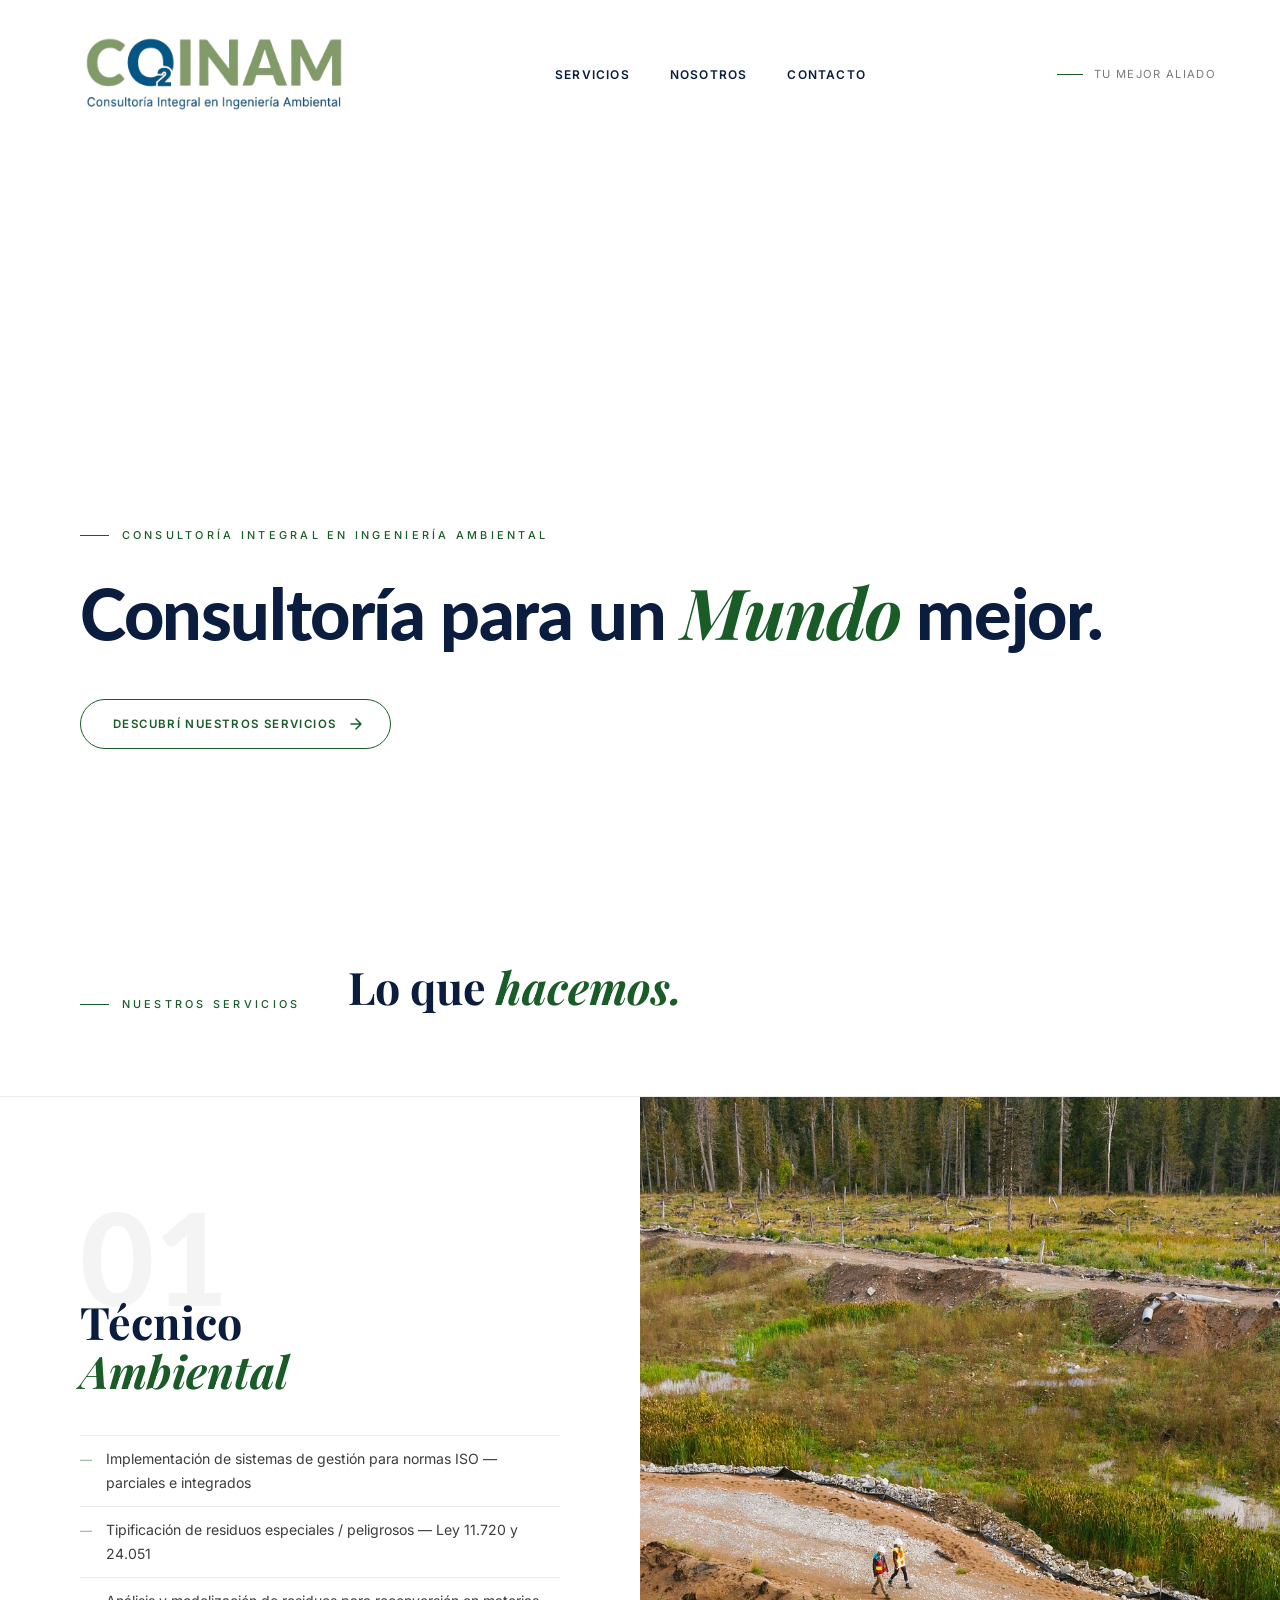
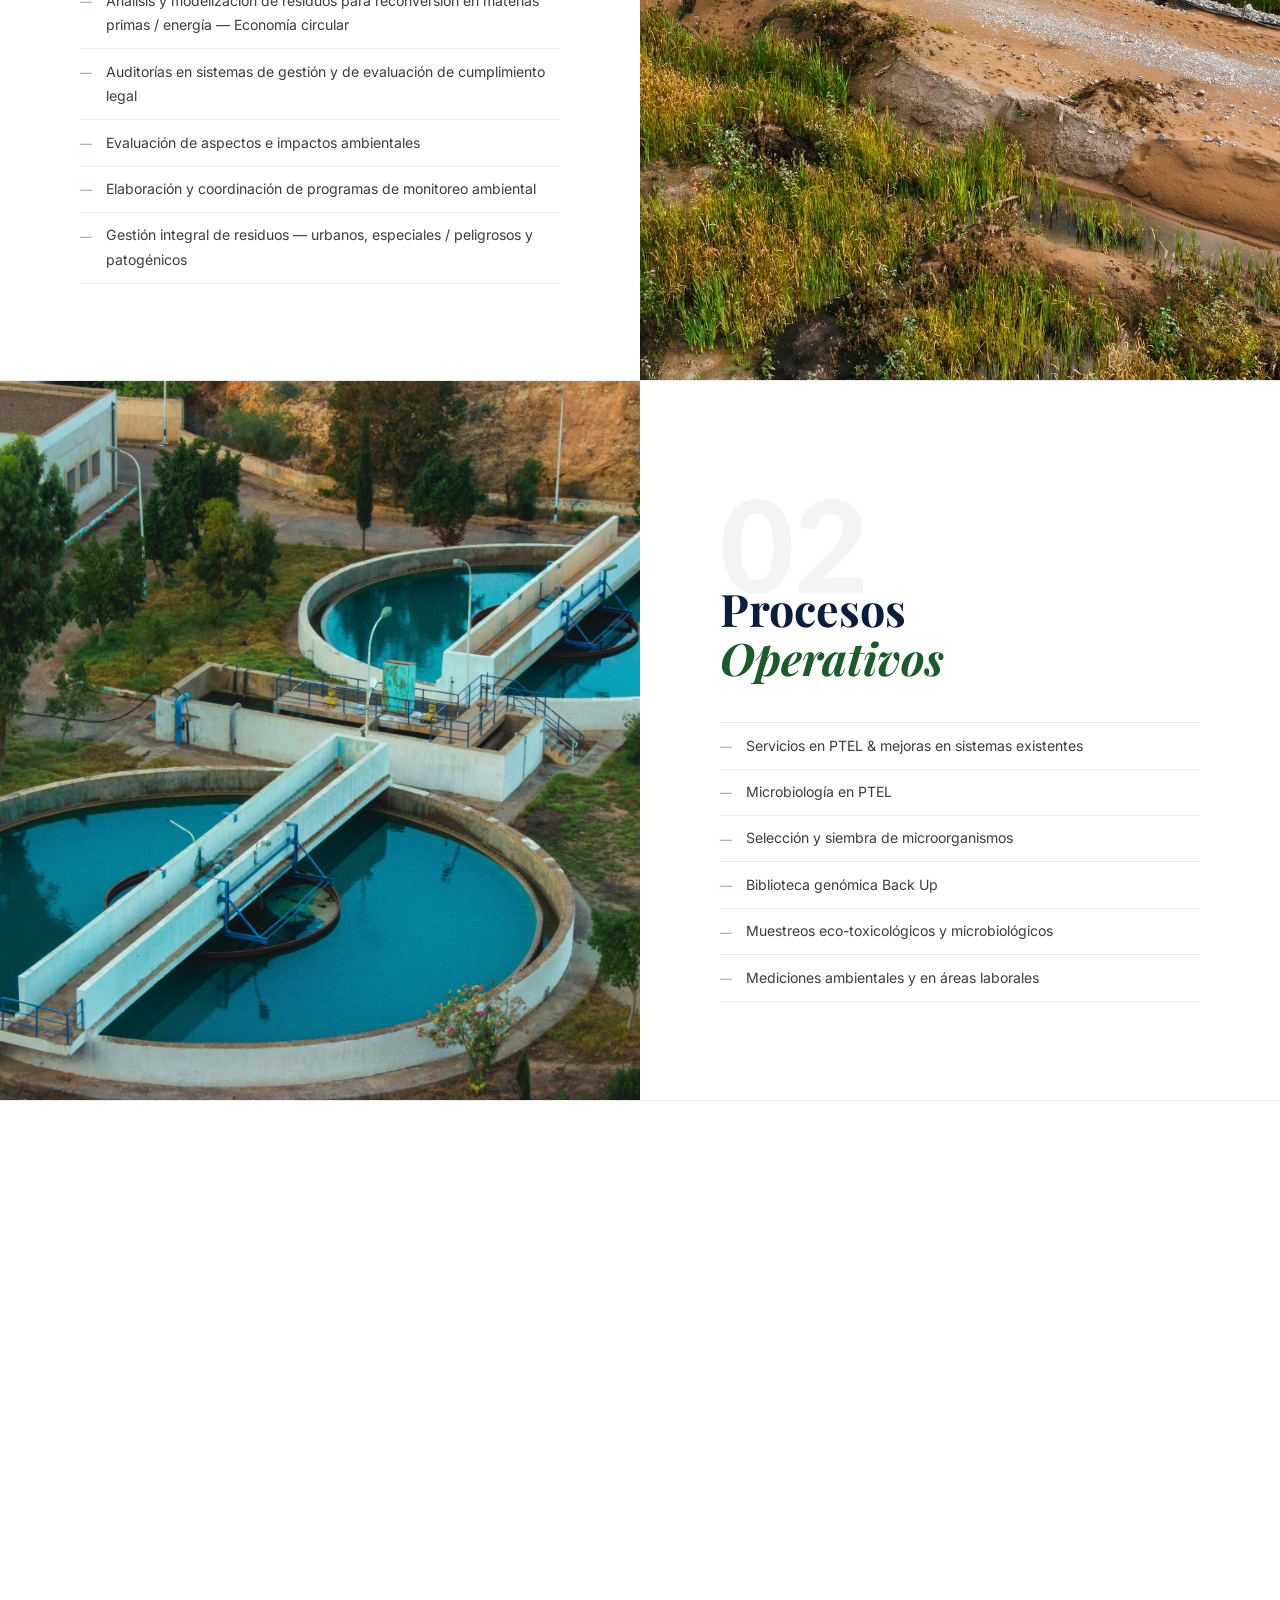
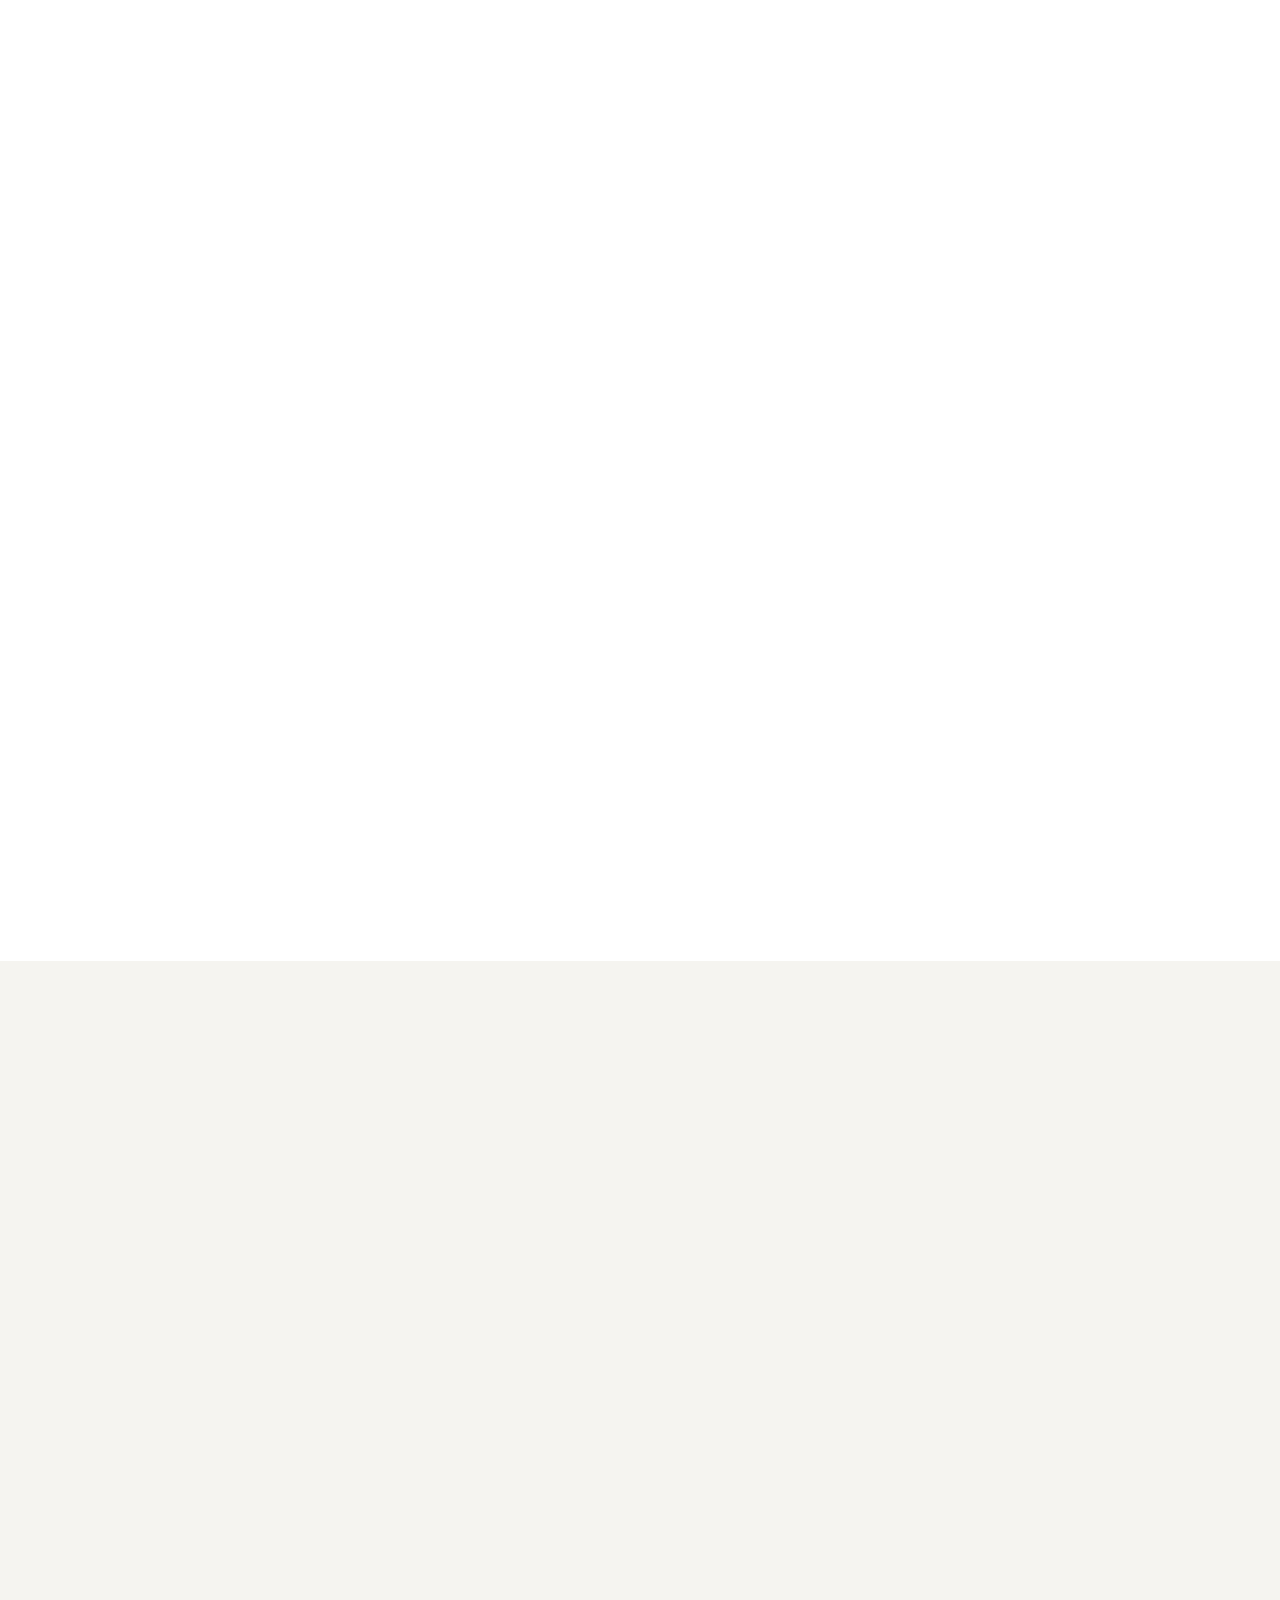
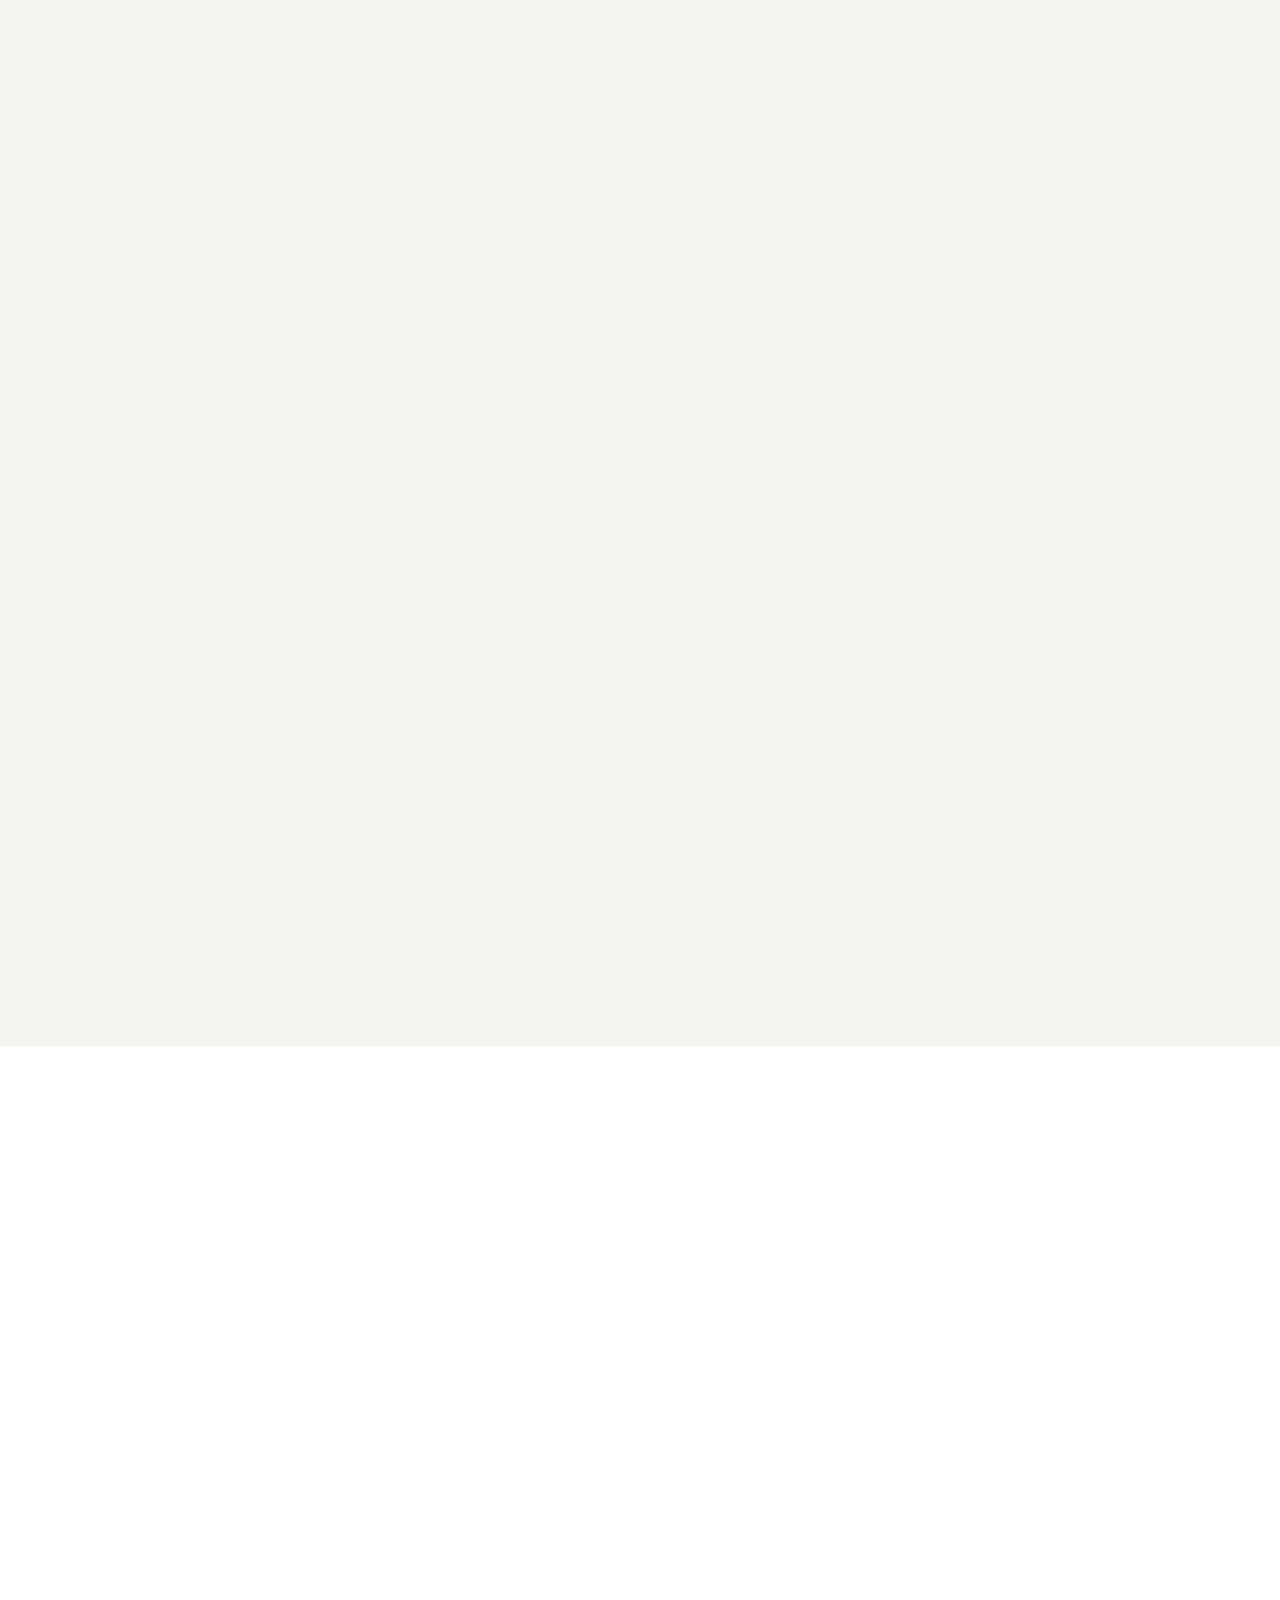
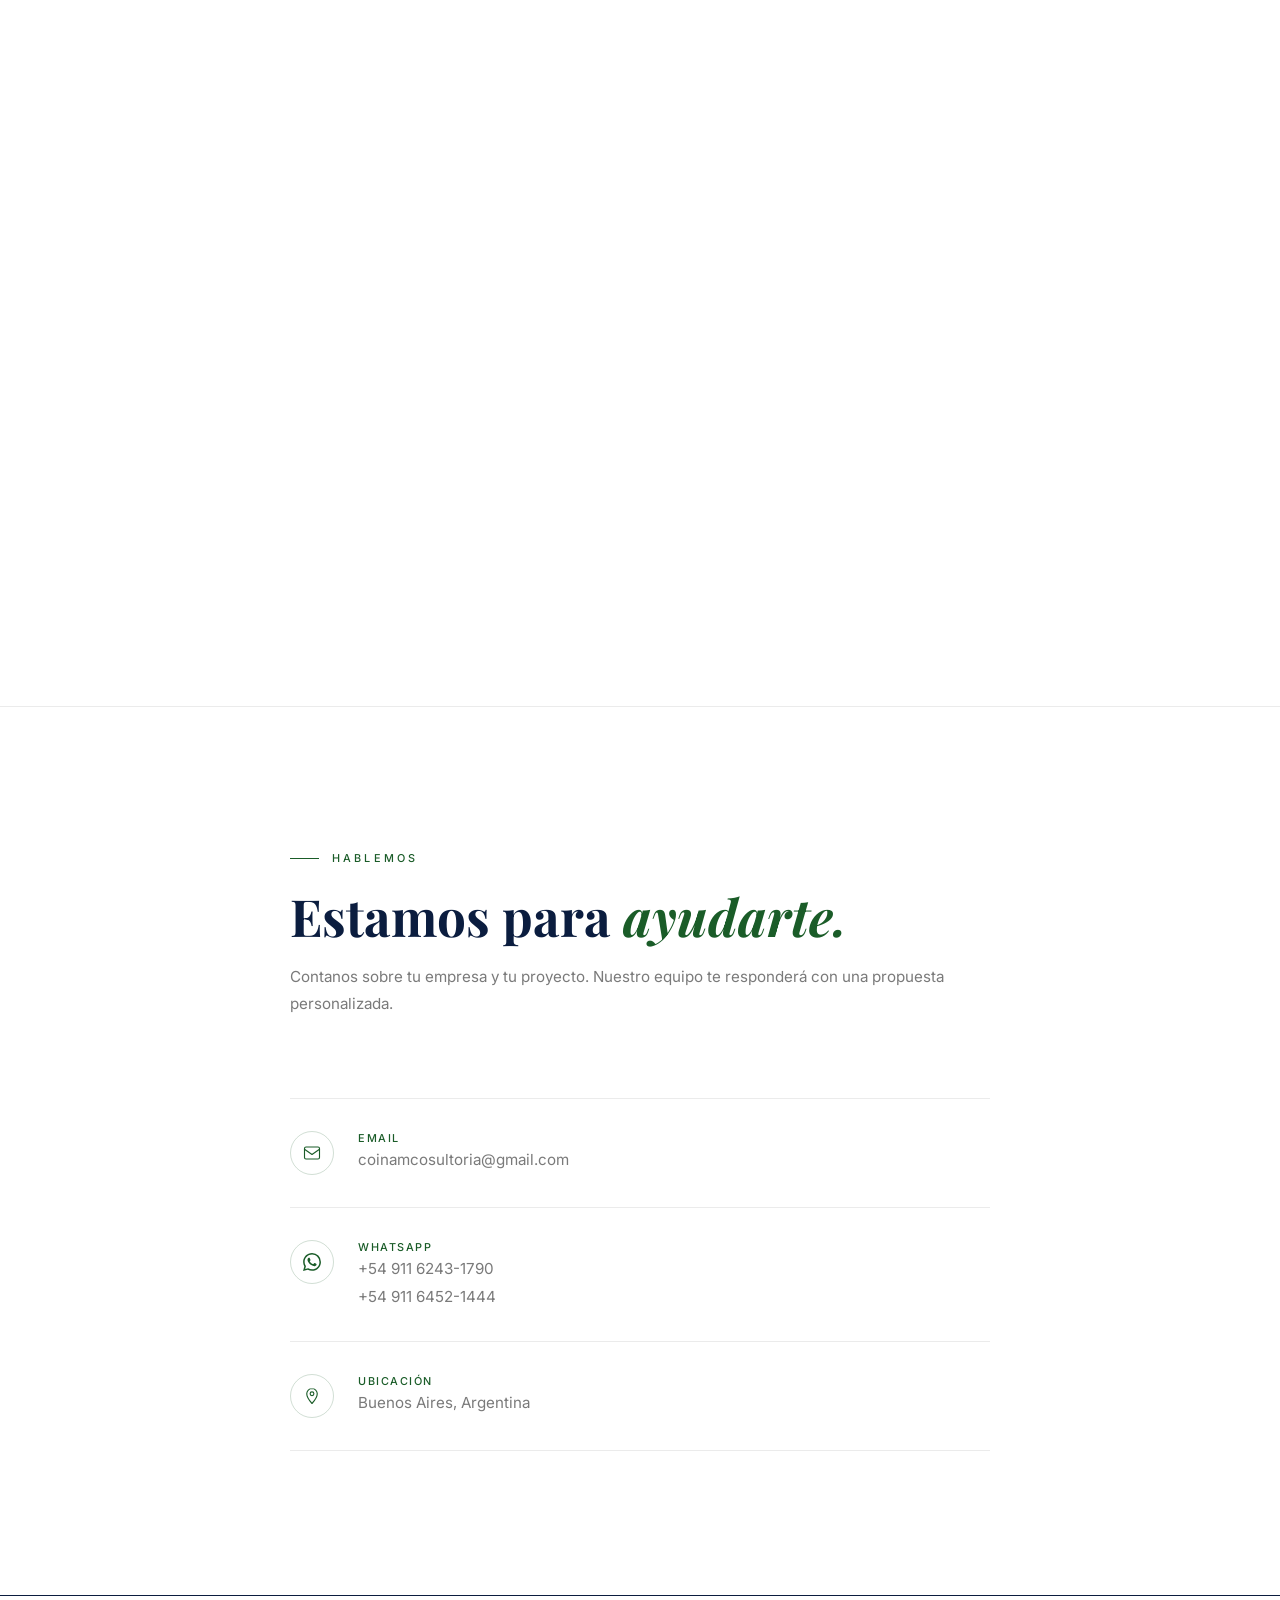
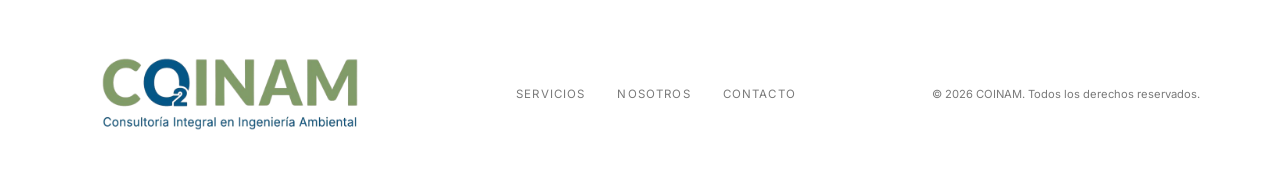
==== commit bf840f60: "all paths fixed" ====
--- a/index.html
+++ b/index.html
@@ -120,7 +120,7 @@
 
   <link rel="preconnect" href="https://fonts.googleapis.com" />
   <link href="https://fonts.googleapis.com/css2?family=Playfair+Display:ital,wght@0,700;1,400;1,700&family=Inter:wght@300;400;500&family=Lato:wght@400;700;900&display=swap" rel="stylesheet" />
-  <link rel="icon" href="../coinam/assets/imgs/favicon.ico" />
+  <link rel="icon" href="./assets/imgs/favicon.ico" />
   <link rel="stylesheet" href="styles.css" />
 </head>
 <body>
@@ -128,7 +128,7 @@
 <!-- ── NAV ── -->
 <header id="nav">
   <a href="#inicio" class="nav-logo">
-    <img src="../coinam/assets/imgs/logo-transparente-1.png" alt="COINAM" width="300" height="100" />
+    <img src="./assets/imgs/logo-transparente-1.png" alt="COINAM" width="300" height="100" />
   </a>
   <nav class="nav-links" id="nav-links" role="navigation" aria-label="Menú principal">
     <a href="#servicios" class="nav-link">Servicios</a>
@@ -145,7 +145,7 @@
 <section id="inicio" class="hero">
   <div class="hero-media">
     <video autoplay muted loop playsinline>
-      <source src="../coinam/assets/videos/home.mp4" type="video/mp4" />
+      <source src="assets/videos/home.mp4" type="video/mp4" />
     </video>
   </div>
   <div class="hero-text">
@@ -182,7 +182,7 @@
       </ul>
     </div>
     <div class="service-img">
-      <img src="../coinam/assets/imgs/tecnico-ambiental.jpg" alt="Consultoría Técnico-Ambiental" />
+      <img src="./assets/imgs/tecnico-ambiental.jpg" alt="Consultoría Técnico-Ambiental" />
     </div>
   </article>
 
@@ -200,7 +200,7 @@
       </ul>
     </div>
     <div class="service-img">
-      <img src="../coinam/assets/imgs/procesos-operativos.jpg" alt="Consultoría en Procesos Operativos" />
+      <img src="./assets/imgs/procesos-operativos.jpg" alt="Consultoría en Procesos Operativos" />
     </div>
   </article>
 
@@ -216,7 +216,7 @@
       </ul>
     </div>
     <div class="service-img">
-      <img src="../coinam/assets/imgs/legal.jpg" alt="Consultoría en Cumplimiento Legal" />
+      <img src="./assets/imgs/legal.jpg" alt="Consultoría en Cumplimiento Legal" />
     </div>
   </article>
 
@@ -234,7 +234,7 @@
       </ul>
     </div>
     <div class="service-img">
-      <img src="../coinam/assets/imgs/seguridad-higiene.jpg" alt="Seguridad y Salud Ocupacional" />
+      <img src="./assets/imgs/seguridad-higiene.jpg" alt="Seguridad y Salud Ocupacional" />
     </div>
   </article>
 </section>
@@ -246,7 +246,7 @@
   <div class="about-intro reveal">
     <div class="about-intro-label">
       <a href="#inicio" class="nav-logo">
-        <img src="../coinam/assets/imgs/logo-transparente-1.png" alt="COINAM" width="300" height="100" />
+        <img src="./assets/imgs/logo-transparente-1.png" alt="COINAM" width="300" height="100" />
       </a>
       <p class="eyebrow">Quiénes somos</p>
     </div>
@@ -307,7 +307,7 @@
         <p>Acompañar a las empresas en su camino hacia la sustentabilidad y el cumplimiento normativo, ofreciendo un servicio personalizado, riguroso y orientado a resultados. Queremos ser el socio de confianza que potencia el crecimiento responsable de cada cliente.</p>
       </div>
       <div class="mv-img">
-        <img src="../coinam/assets/imgs/about-us.jpg" alt="Misión COINAM" />
+        <img src="./assets/imgs/about-us.jpg" alt="Misión COINAM" />
       </div>
     </article>
 
@@ -318,7 +318,7 @@
         <p>Visualizamos un futuro en el que cada organización opere en plena armonía con el ambiente, cumpliendo con los más altos estándares de gestión y seguridad. En COINAM trabajamos cada día para que esa visión sea una realidad alcanzable y medible.</p>
       </div>
       <div class="mv-img">
-        <img src="../coinam/assets/imgs/vision.jpg" alt="Visión COINAM" />
+        <img src="./assets/imgs/vision.jpg" alt="Visión COINAM" />
       </div>
     </article>
   </div>
@@ -376,7 +376,7 @@
 <footer id="footer">
   <div class="footer-inner">
     <a href="#inicio" class="nav-logo">
-      <img src="../coinam/assets/imgs/logo-transparente-1.png" alt="COINAM" width="300" height="100" />
+      <img src="./assets/imgs/logo-transparente-1.png" alt="COINAM" width="300" height="100" />
     </a>
     <nav class="footer-nav" aria-label="Footer">
       <a href="#servicios">Servicios</a>
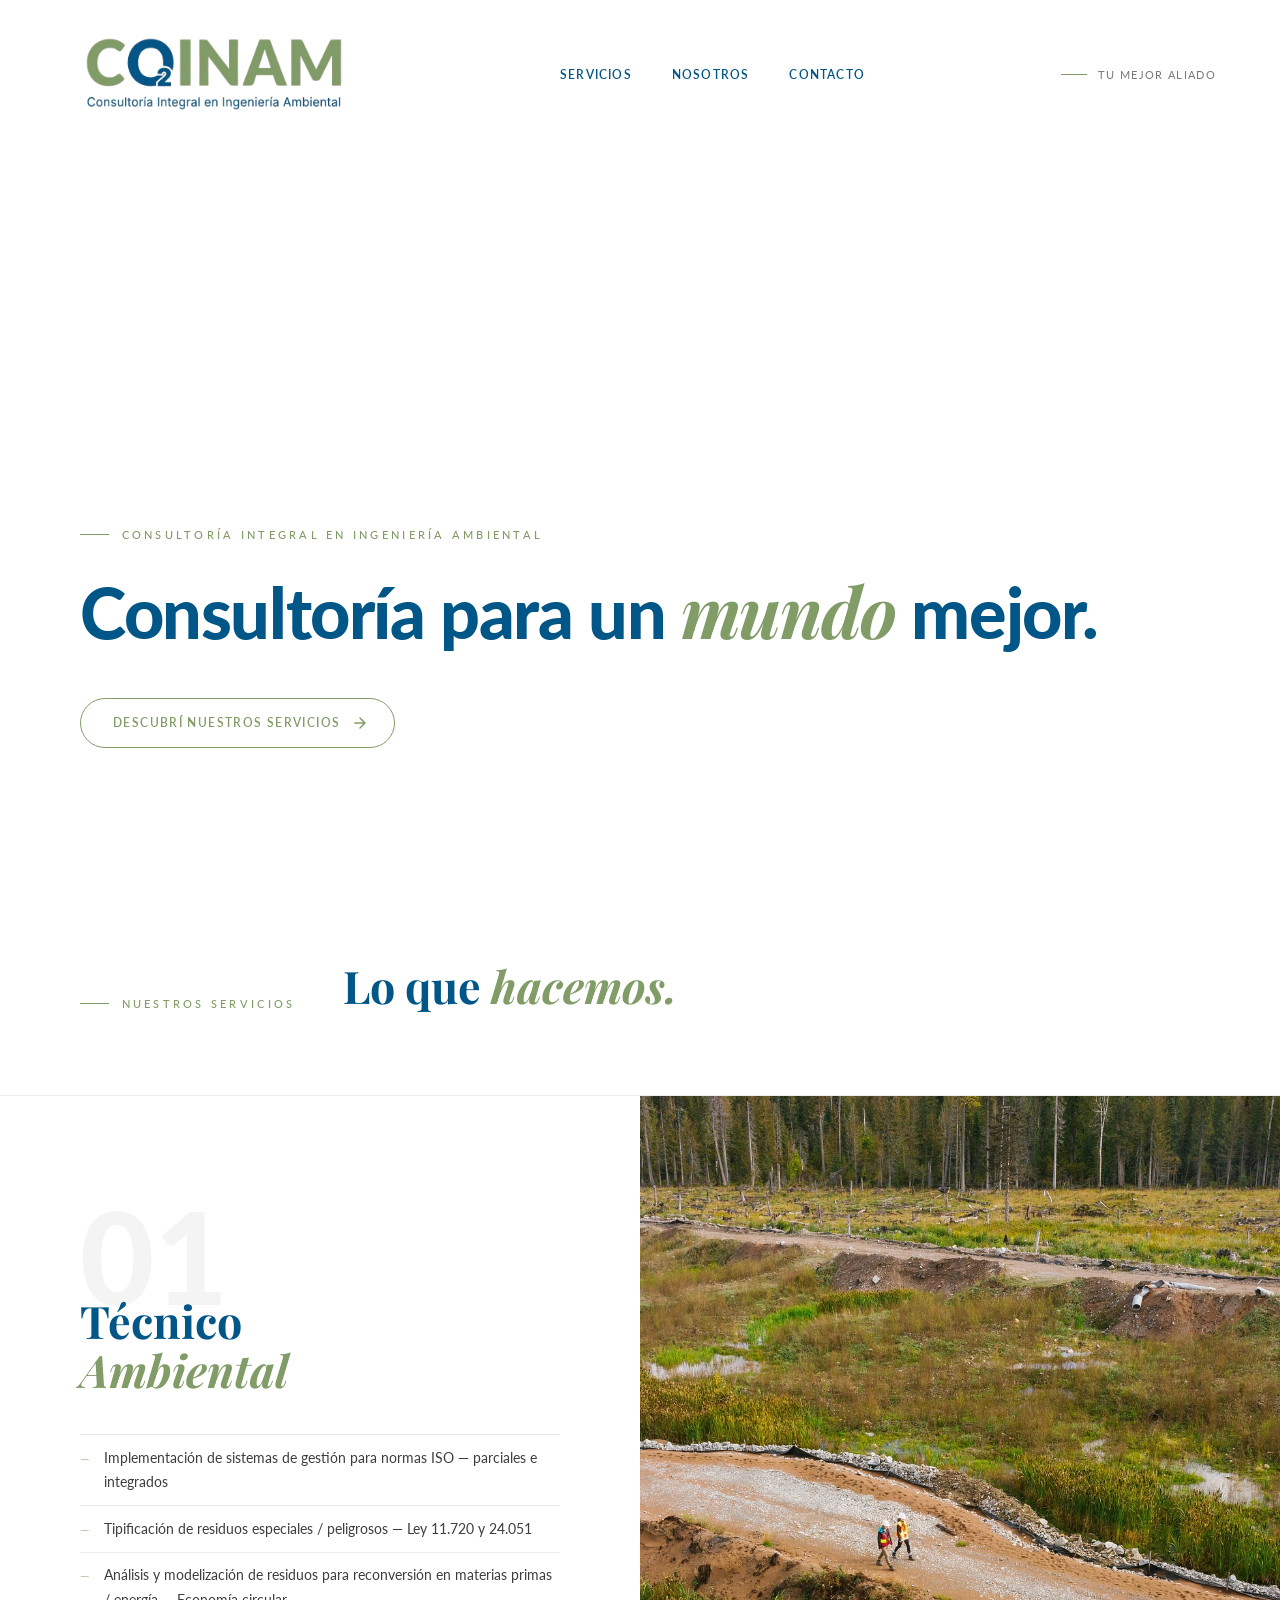
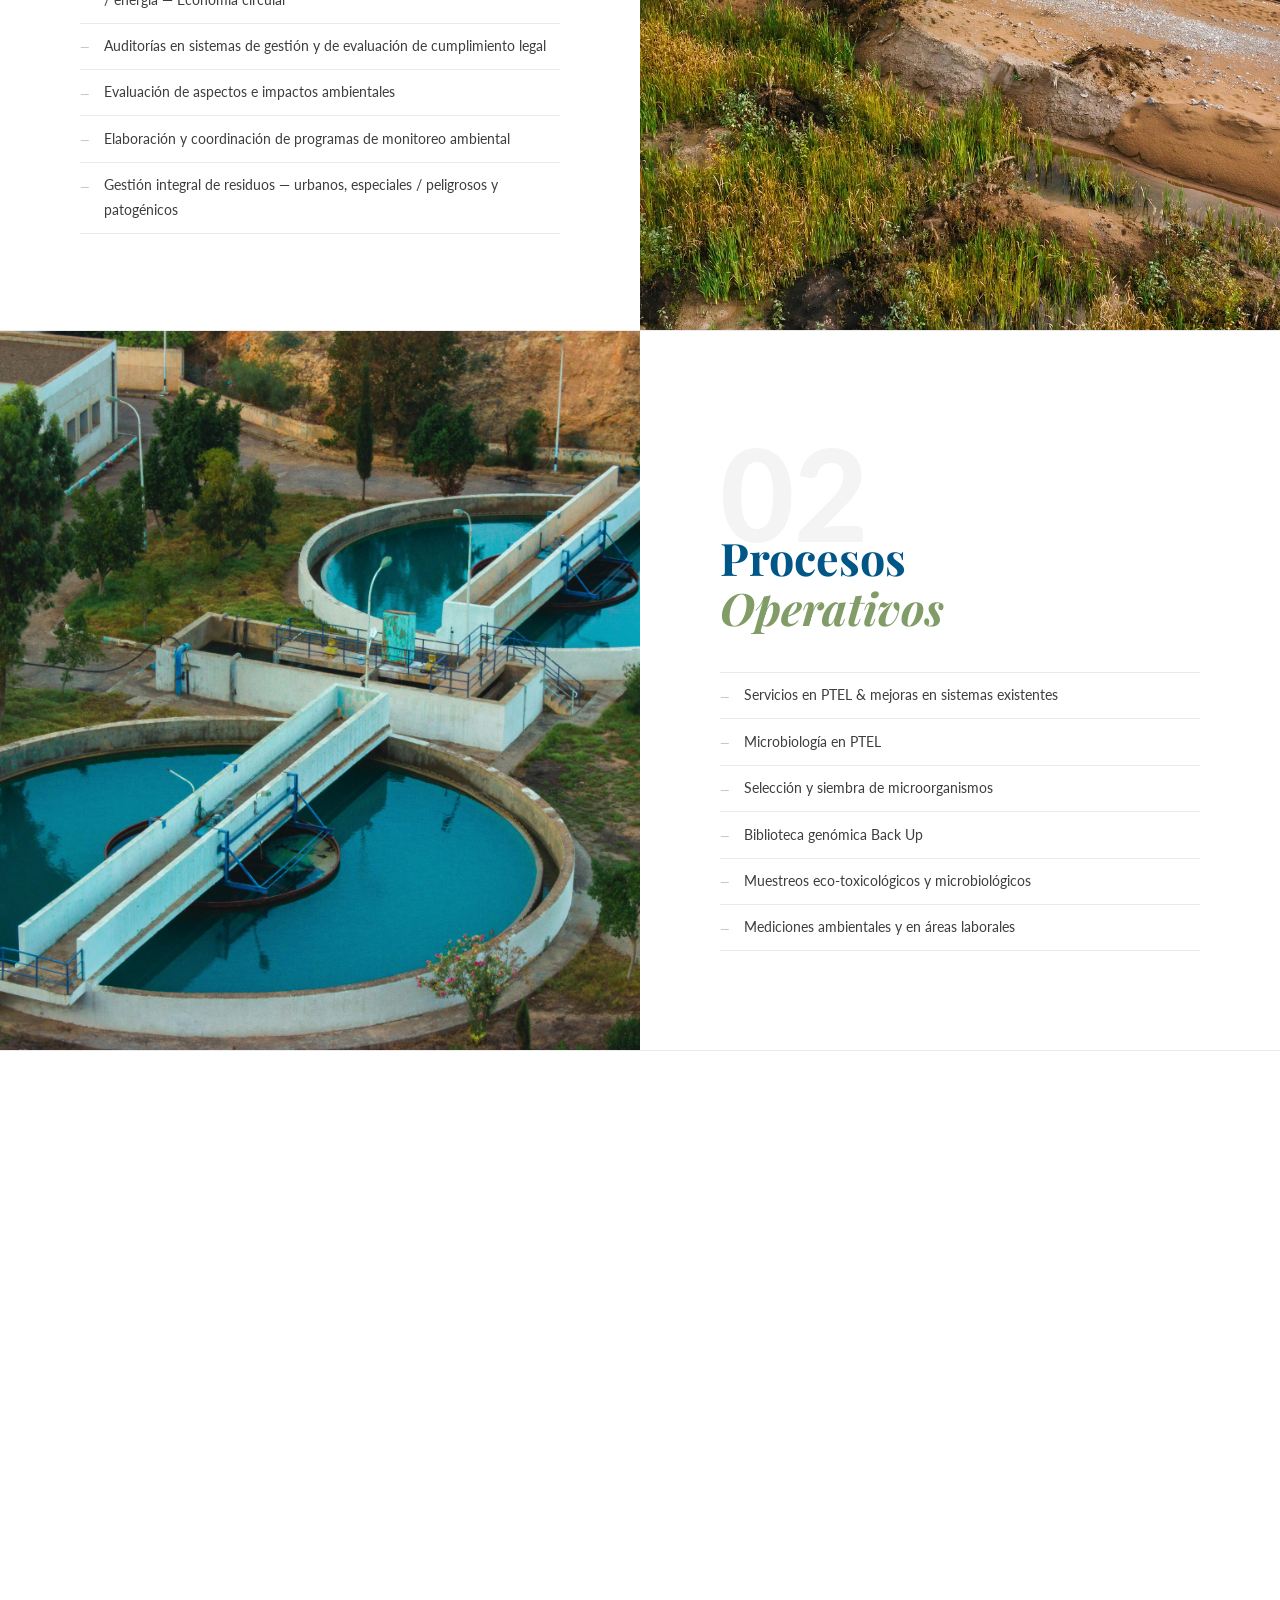
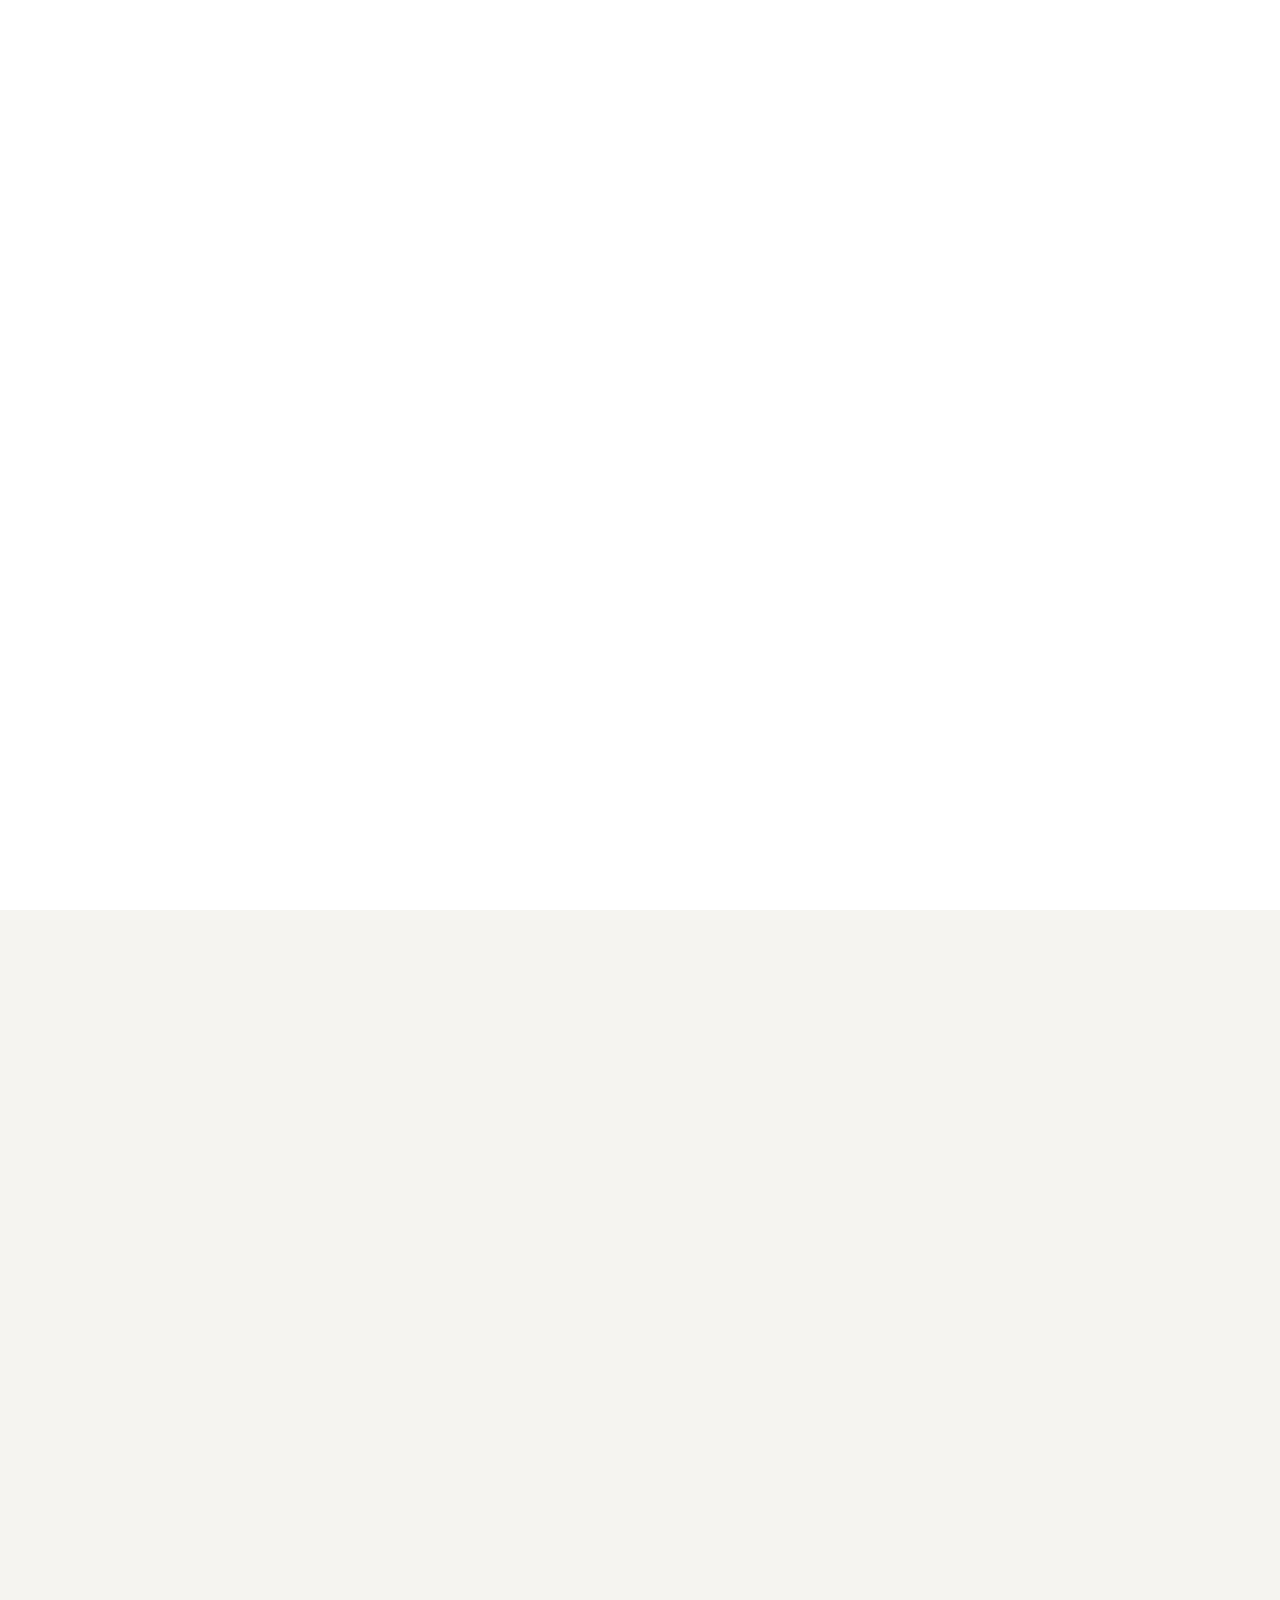
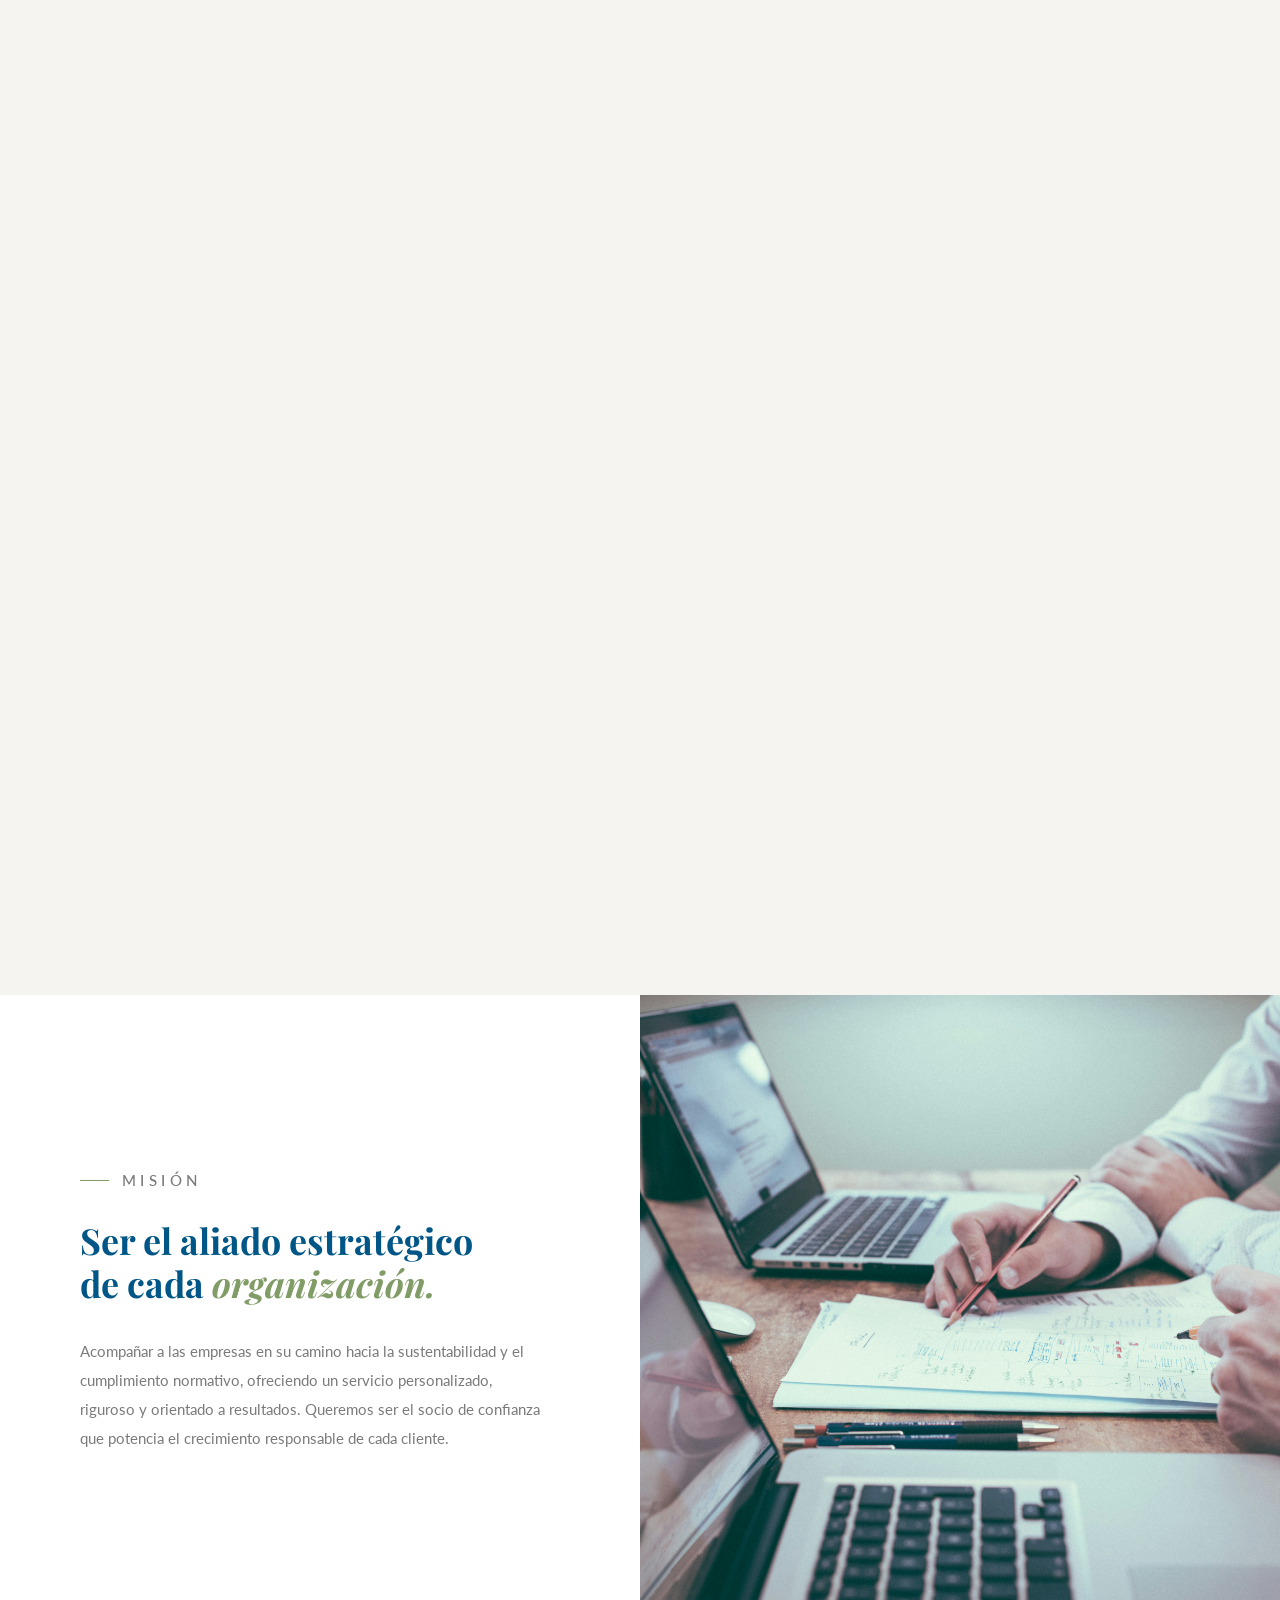
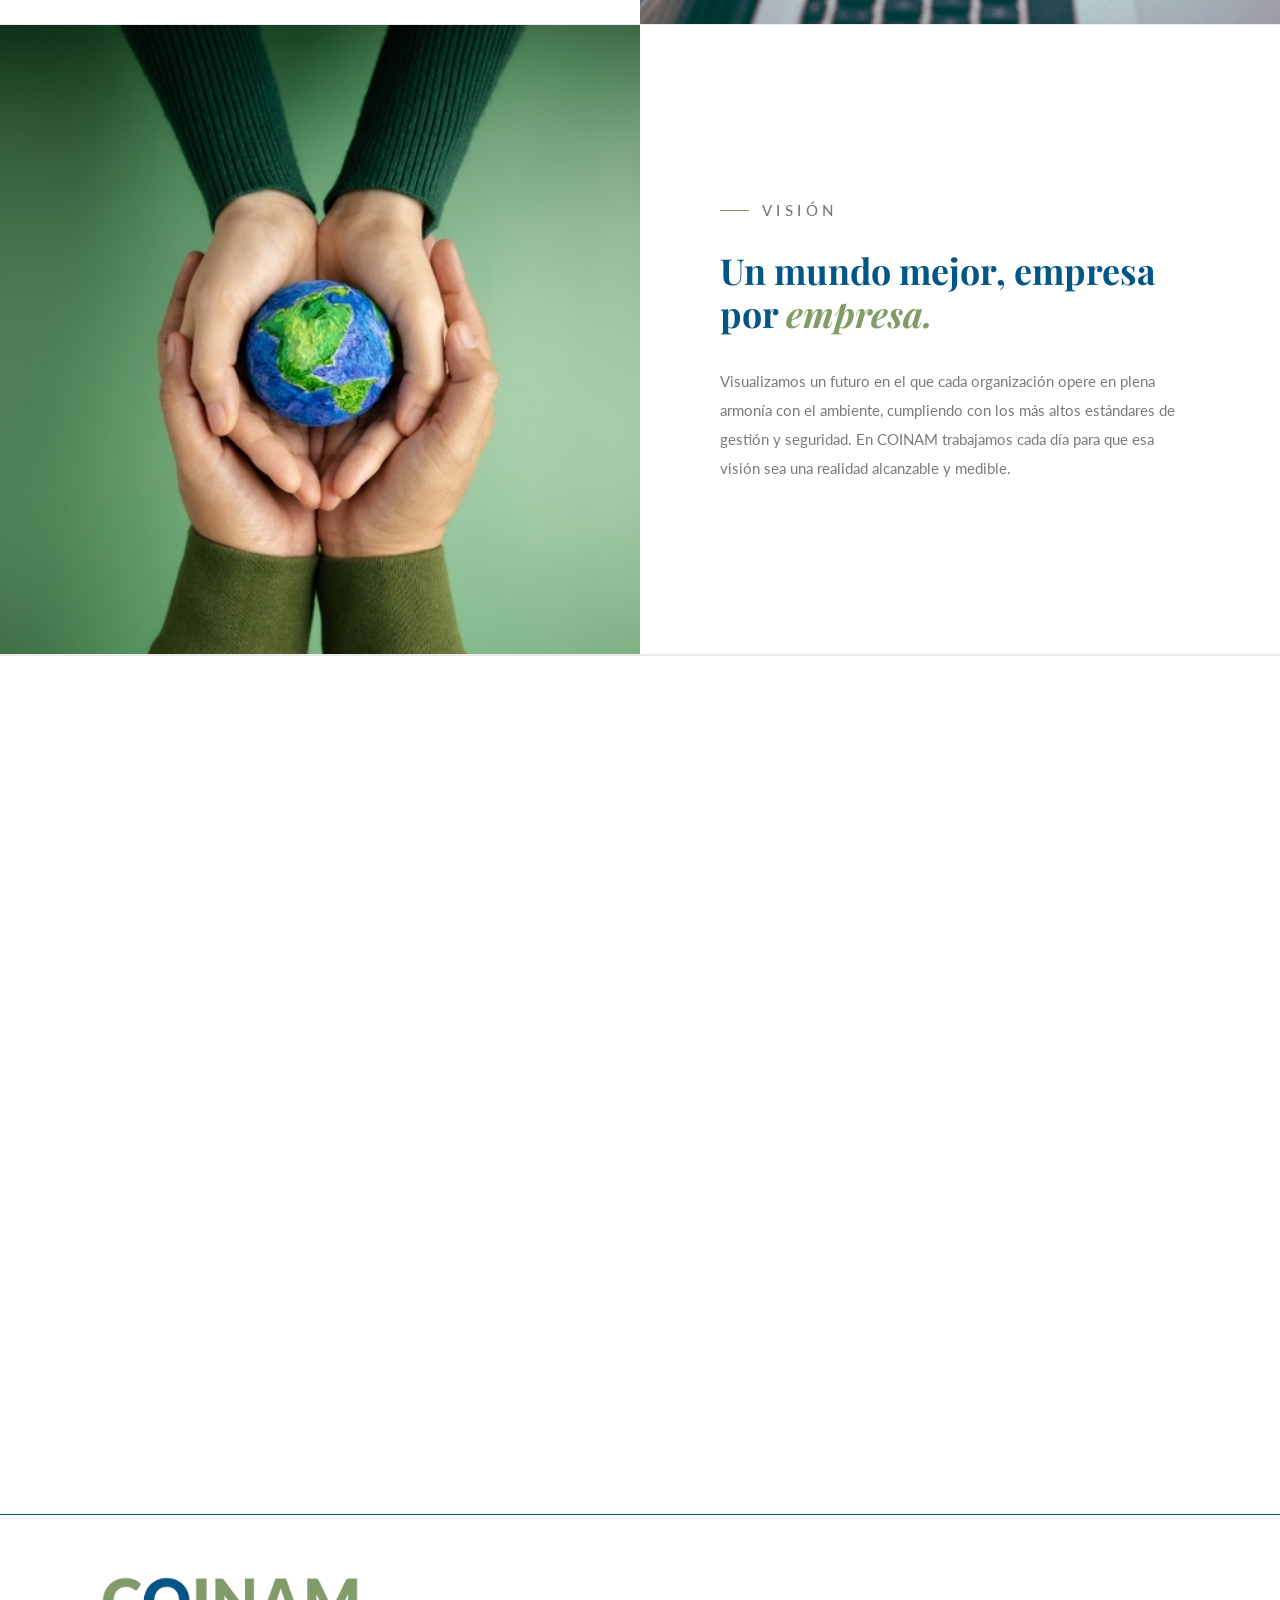
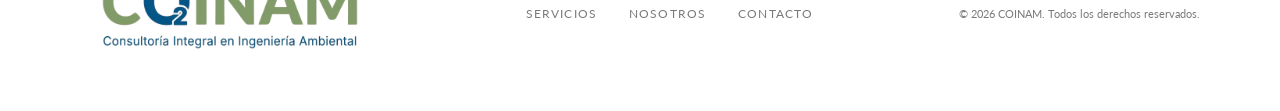
==== commit 15ba5d8b: "some style changes" ====
--- a/index.html
+++ b/index.html
@@ -119,7 +119,7 @@
   </script>
 
   <link rel="preconnect" href="https://fonts.googleapis.com" />
-  <link href="https://fonts.googleapis.com/css2?family=Playfair+Display:ital,wght@0,700;1,400;1,700&family=Inter:wght@300;400;500&family=Lato:wght@400;700;900&display=swap" rel="stylesheet" />
+  <link href="https://fonts.googleapis.com/css2?family=Playfair+Display:ital,wght@0,700;1,400;1,700&family=Lato:wght@300;400;700;900&display=swap" rel="stylesheet" />
   <link rel="icon" href="./assets/imgs/favicon.ico" />
   <link rel="stylesheet" href="styles.css" />
 </head>
@@ -150,7 +150,7 @@
   </div>
   <div class="hero-text">
     <p class="eyebrow">Consultoría Integral en Ingeniería Ambiental</p>
-    <h1>Consultoría para un <em>Mundo</em> mejor.</h1>
+    <h1>Consultoría para un <em>mundo</em> mejor.</h1>
     <a href="#servicios" class="btn-outline">
       Descubrí nuestros servicios
       <svg width="16" height="16" viewBox="0 0 16 16" fill="none" aria-hidden="true">
@@ -245,9 +245,6 @@
   <!-- Intro -->
   <div class="about-intro reveal">
     <div class="about-intro-label">
-      <a href="#inicio" class="nav-logo">
-        <img src="./assets/imgs/logo-transparente-1.png" alt="COINAM" width="300" height="100" />
-      </a>
       <p class="eyebrow">Quiénes somos</p>
     </div>
     <div class="about-intro-body">
--- a/styles.css
+++ b/styles.css
@@ -5,15 +5,14 @@
   --white:      #ffffff;
   --off:        #f5f4f0;
   --dark:       #111111;
-  --blue-navy:  #0B1D3F;
+  --blue-navy:  #005686;
   --mid:        #3d3d3d;
   --muted:      #7a7a7a;
   --border:     rgba(0,0,0,0.08);
-  --green:      #1a5c28;
+  --green:      #819C67;
   --green-light:#2e7d32;
   --serif:      'Playfair Display', serif;
-  --sans:       'Inter', sans-serif;
-  --display:    'Lato', sans-serif;
+  --sans:       'Lato', sans-serif;
 }
 
 html { scroll-behavior: smooth; }
@@ -211,6 +210,7 @@
   border-radius: 100px;
   transition: background 0.25s, color 0.25s, gap 0.25s ease;
   width: fit-content;
+  white-space: nowrap;
 }
 .btn-outline:hover {
   background: var(--green);
@@ -633,6 +633,7 @@
   }
   .nav-toggle { display: flex; }
   .nav-tagline { display: none; }
+  .nav-logo img { max-width: 160px; height: auto; }
 
   .nav-links {
     display: flex;
@@ -722,3 +723,8 @@
   }
   .footer-nav { flex-wrap: wrap; justify-content: center; }
 }
+
+@media (max-width: 400px) {
+  #nav { padding: 1.2rem 1.2rem; }
+  .nav-logo img { max-width: 130px; }
+}
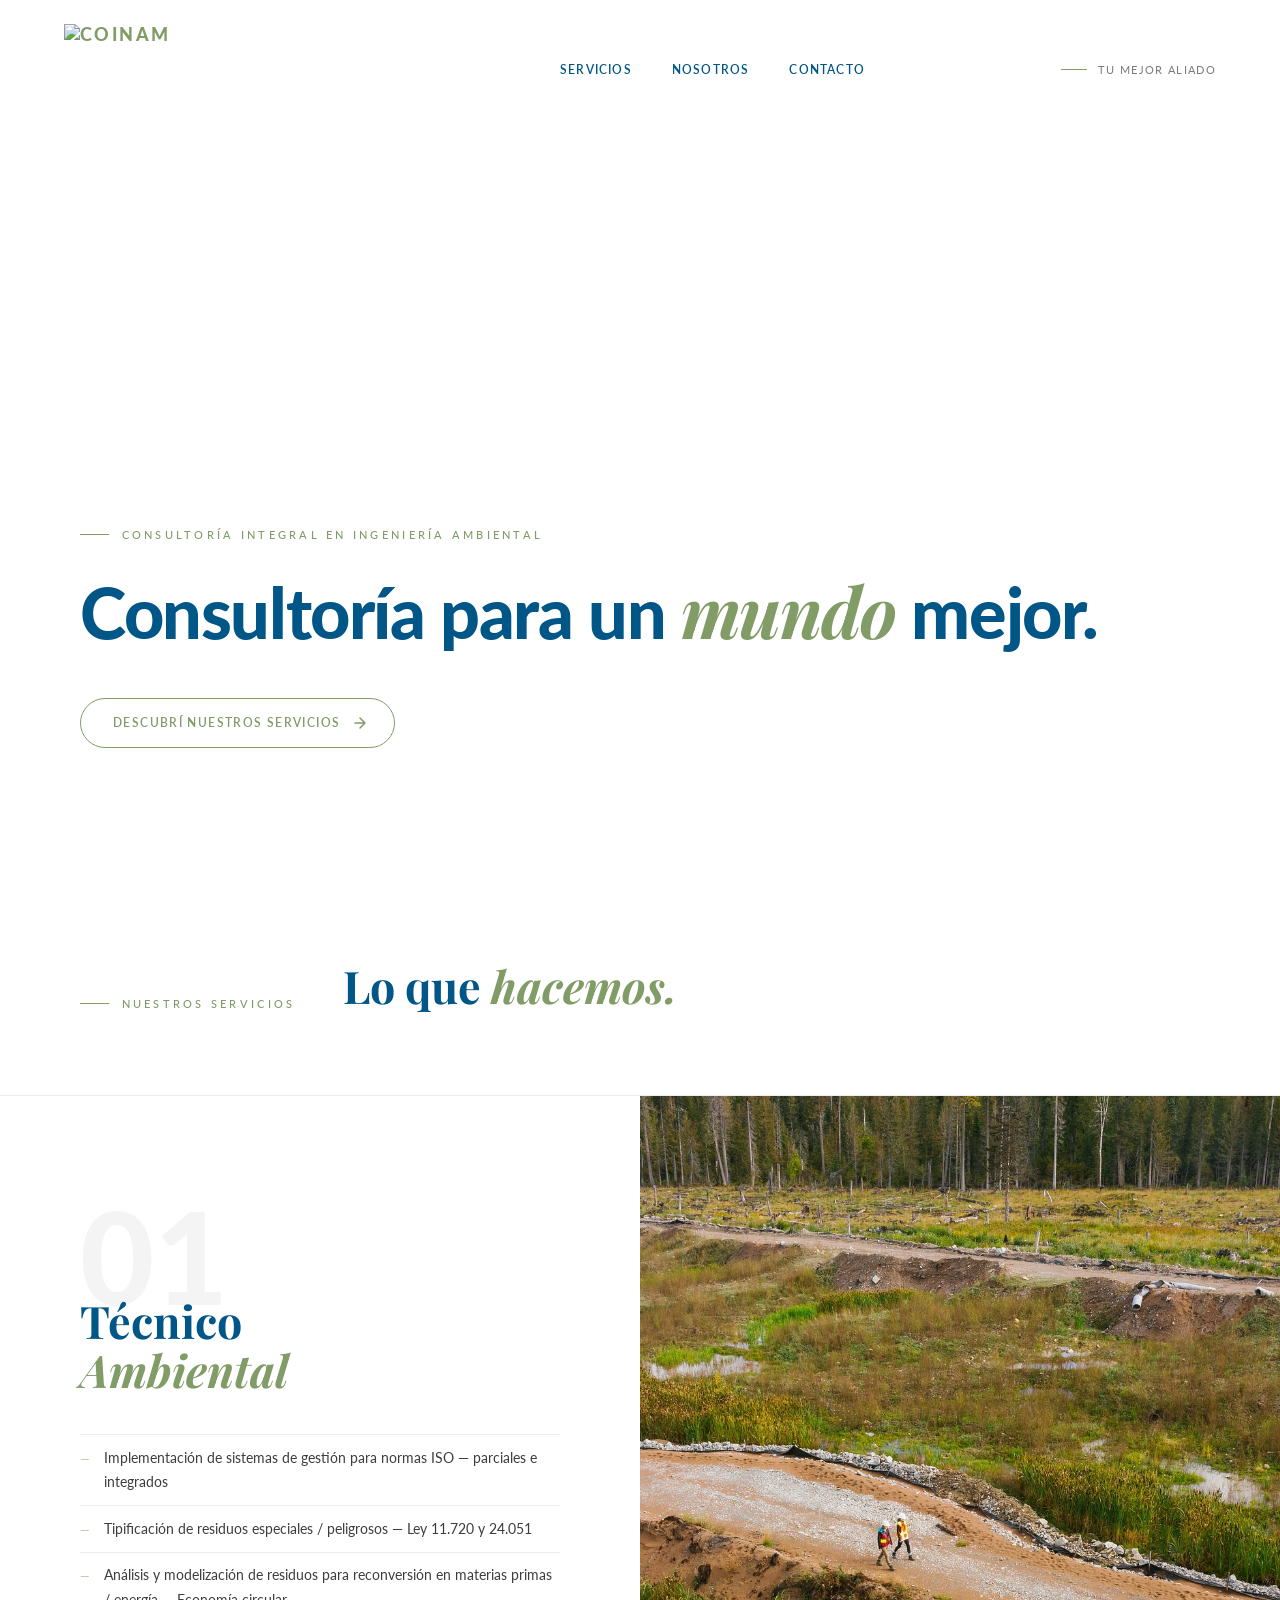
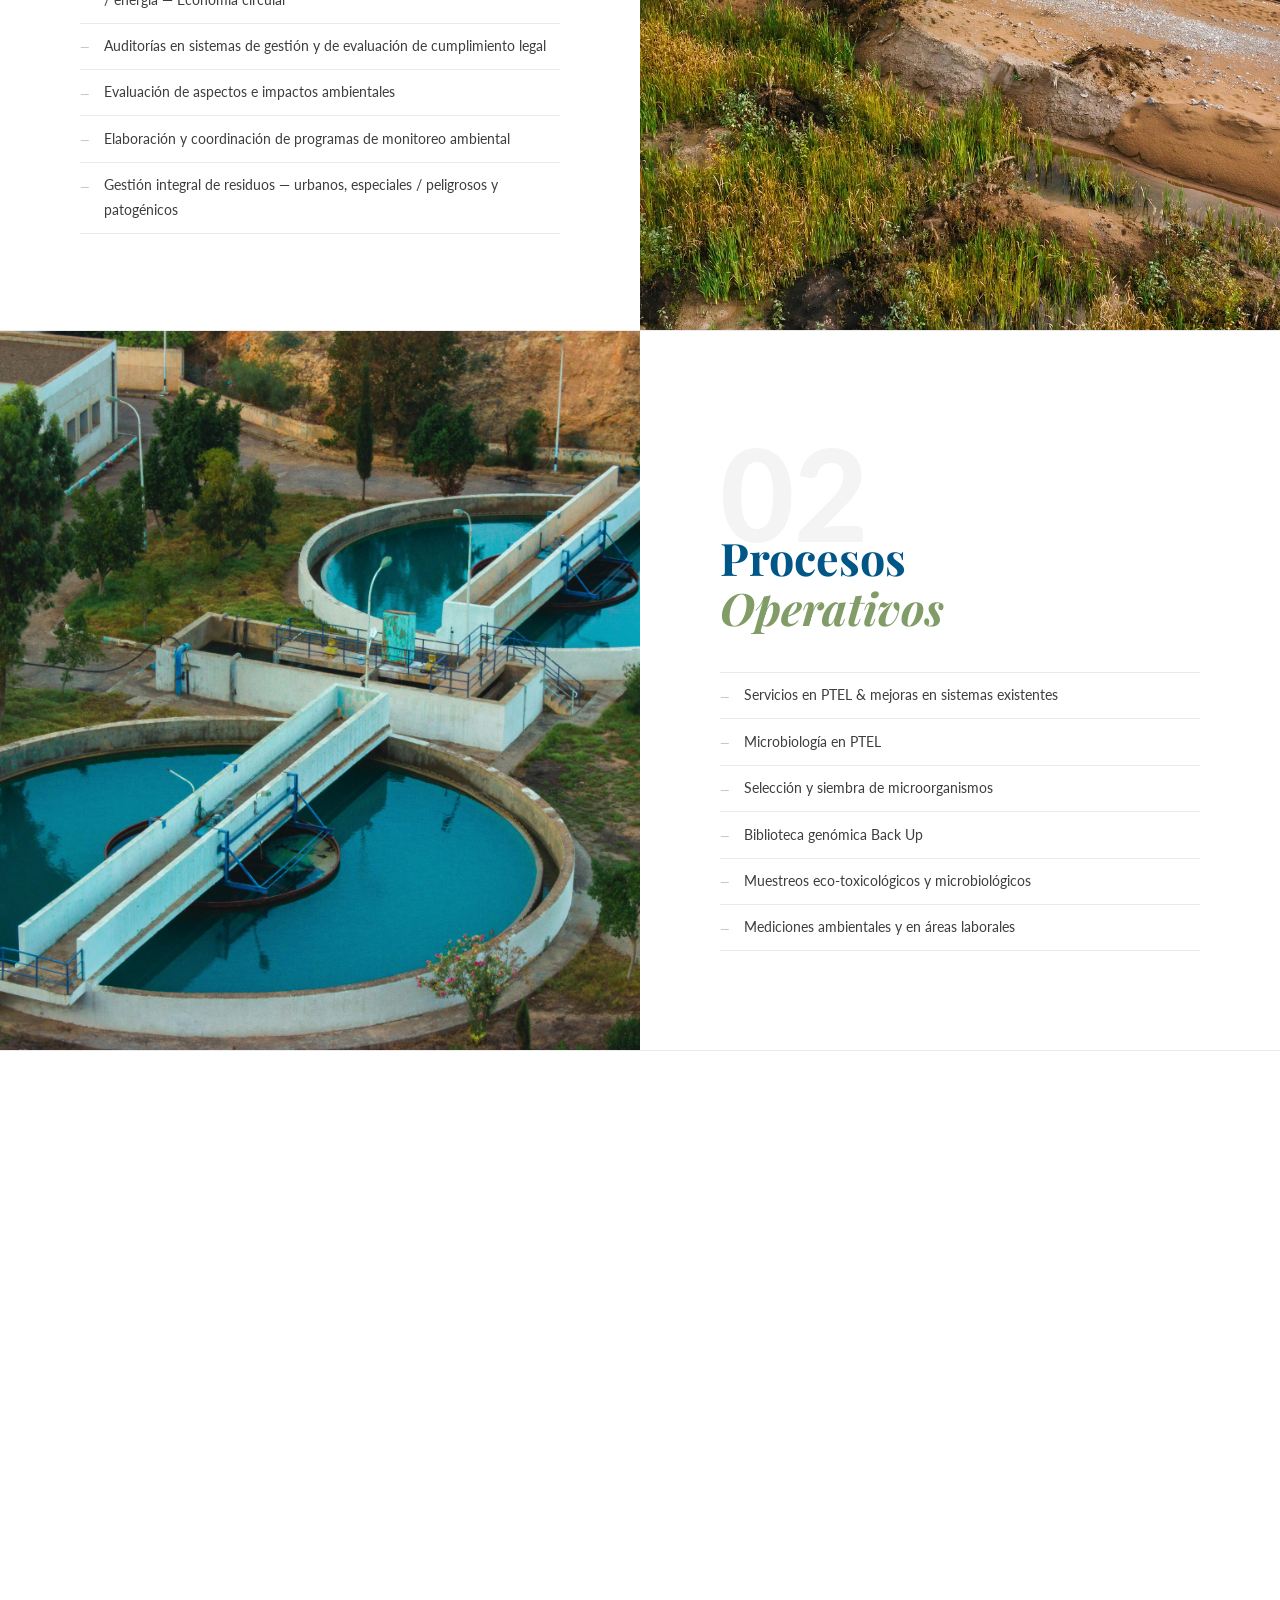
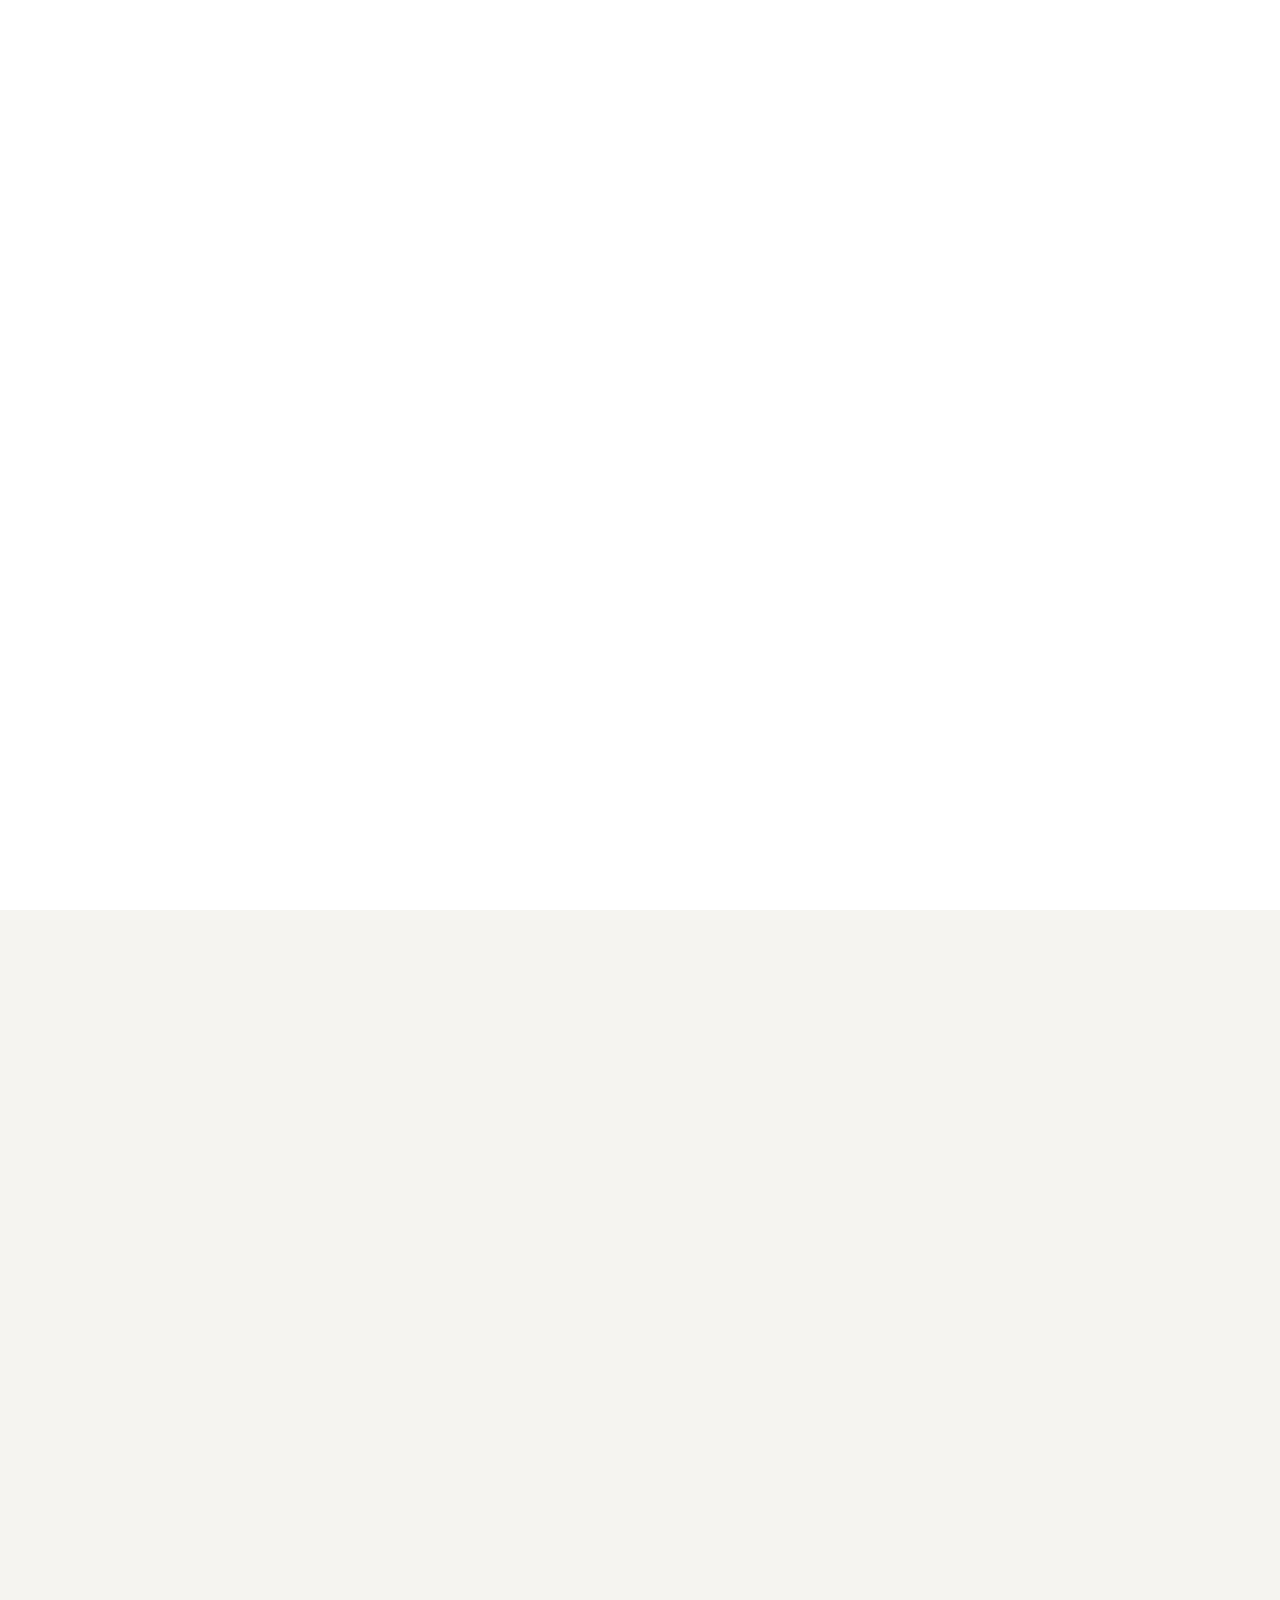
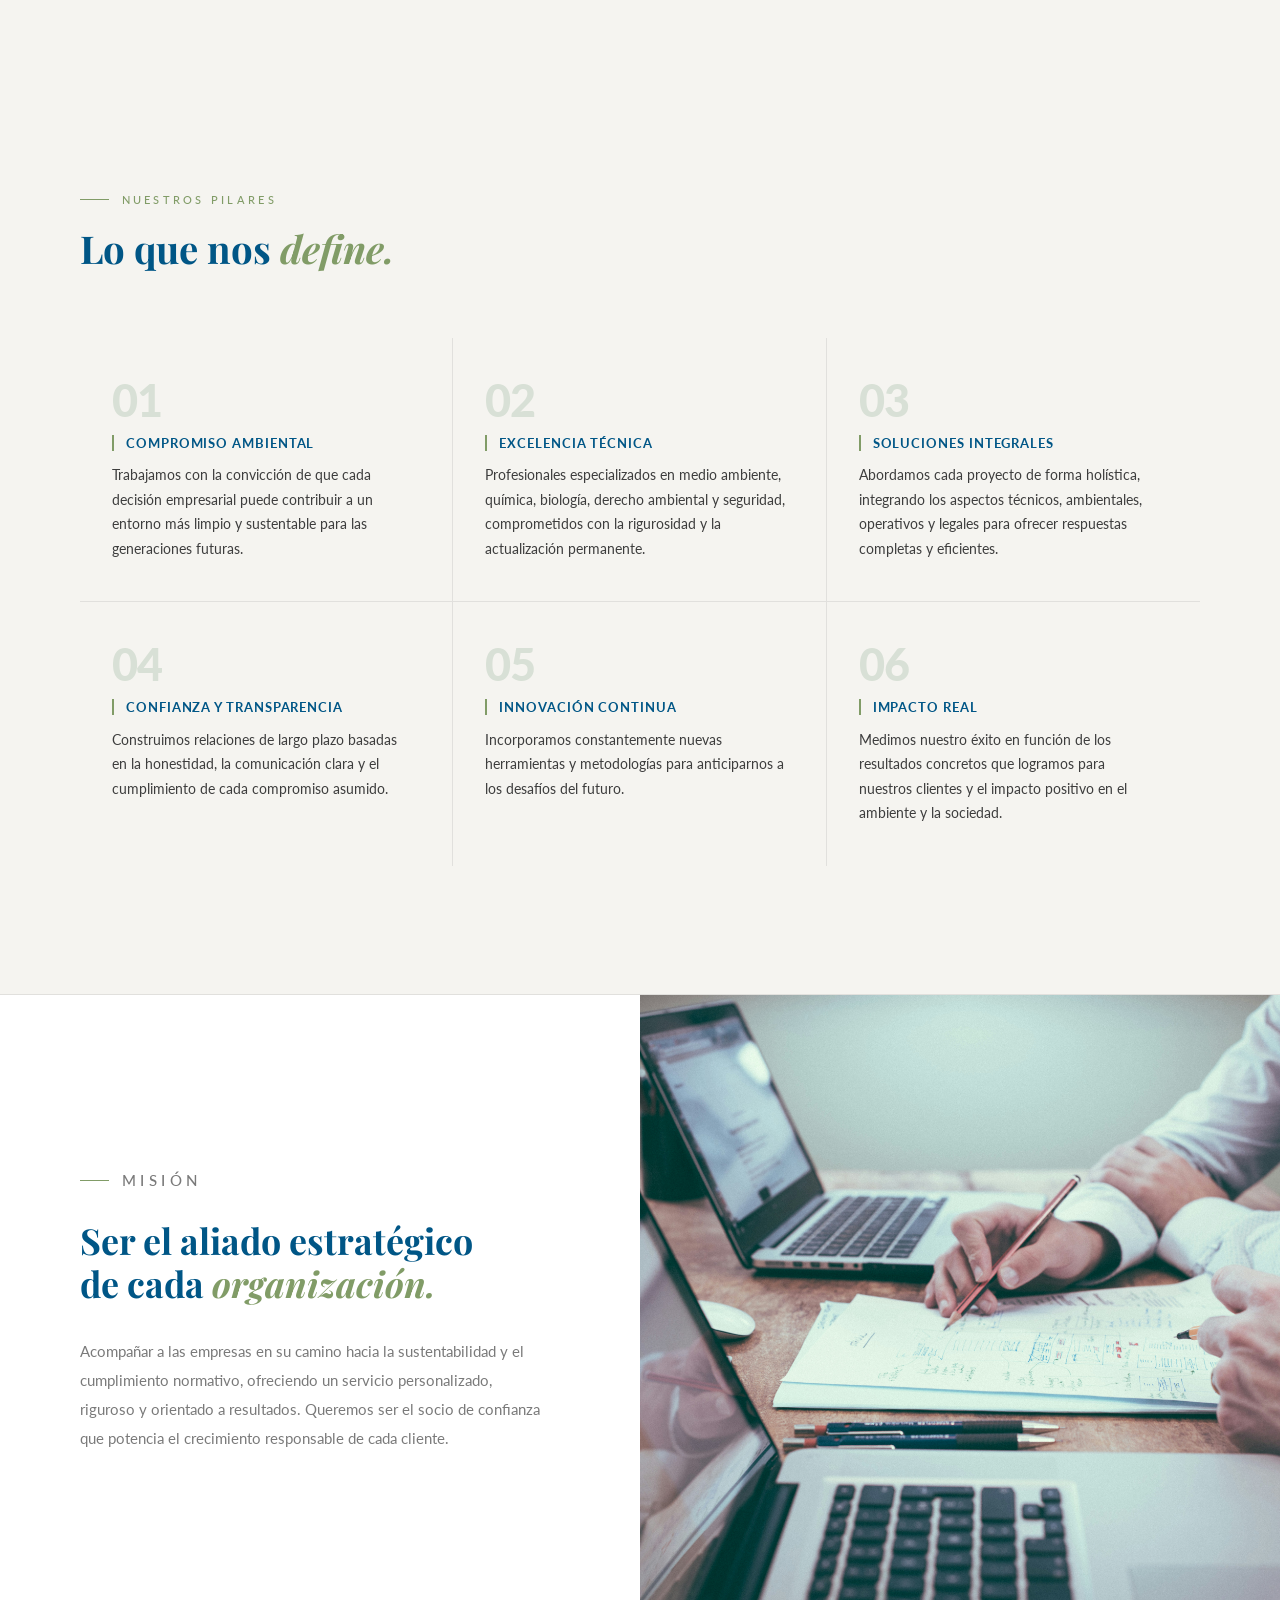
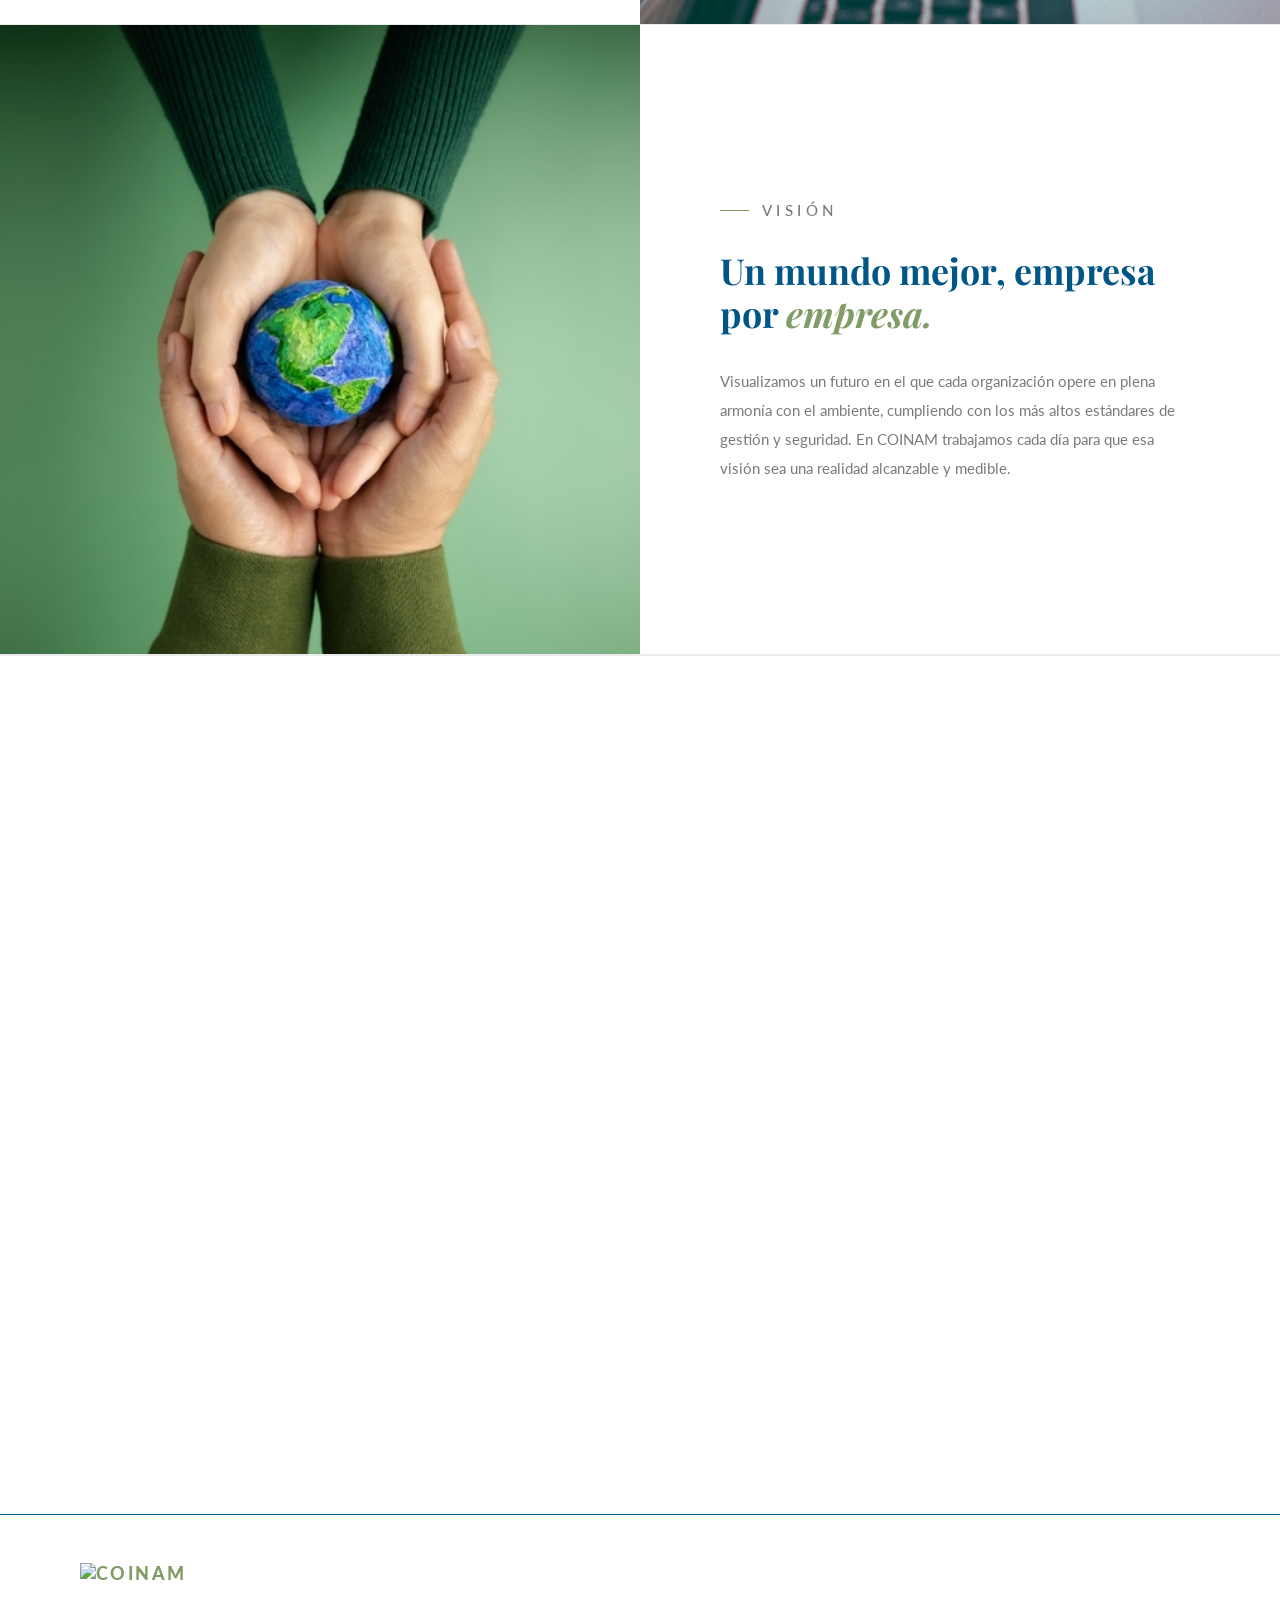
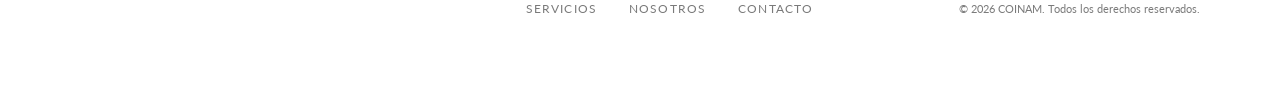
==== commit aef1d216: "new logo img" ====
--- a/index.html
+++ b/index.html
@@ -128,7 +128,7 @@
 <!-- ── NAV ── -->
 <header id="nav">
   <a href="#inicio" class="nav-logo">
-    <img src="./assets/imgs/logo-transparente-1.png" alt="COINAM" width="300" height="100" />
+    <img src="./assets/imgs/logo.png" alt="COINAM" width="300" height="90" />
   </a>
   <nav class="nav-links" id="nav-links" role="navigation" aria-label="Menú principal">
     <a href="#servicios" class="nav-link">Servicios</a>
@@ -373,7 +373,7 @@
 <footer id="footer">
   <div class="footer-inner">
     <a href="#inicio" class="nav-logo">
-      <img src="./assets/imgs/logo-transparente-1.png" alt="COINAM" width="300" height="100" />
+      <img src="./assets/imgs/logo.png" alt="COINAM" width="300" height="90" />
     </a>
     <nav class="footer-nav" aria-label="Footer">
       <a href="#servicios">Servicios</a>
